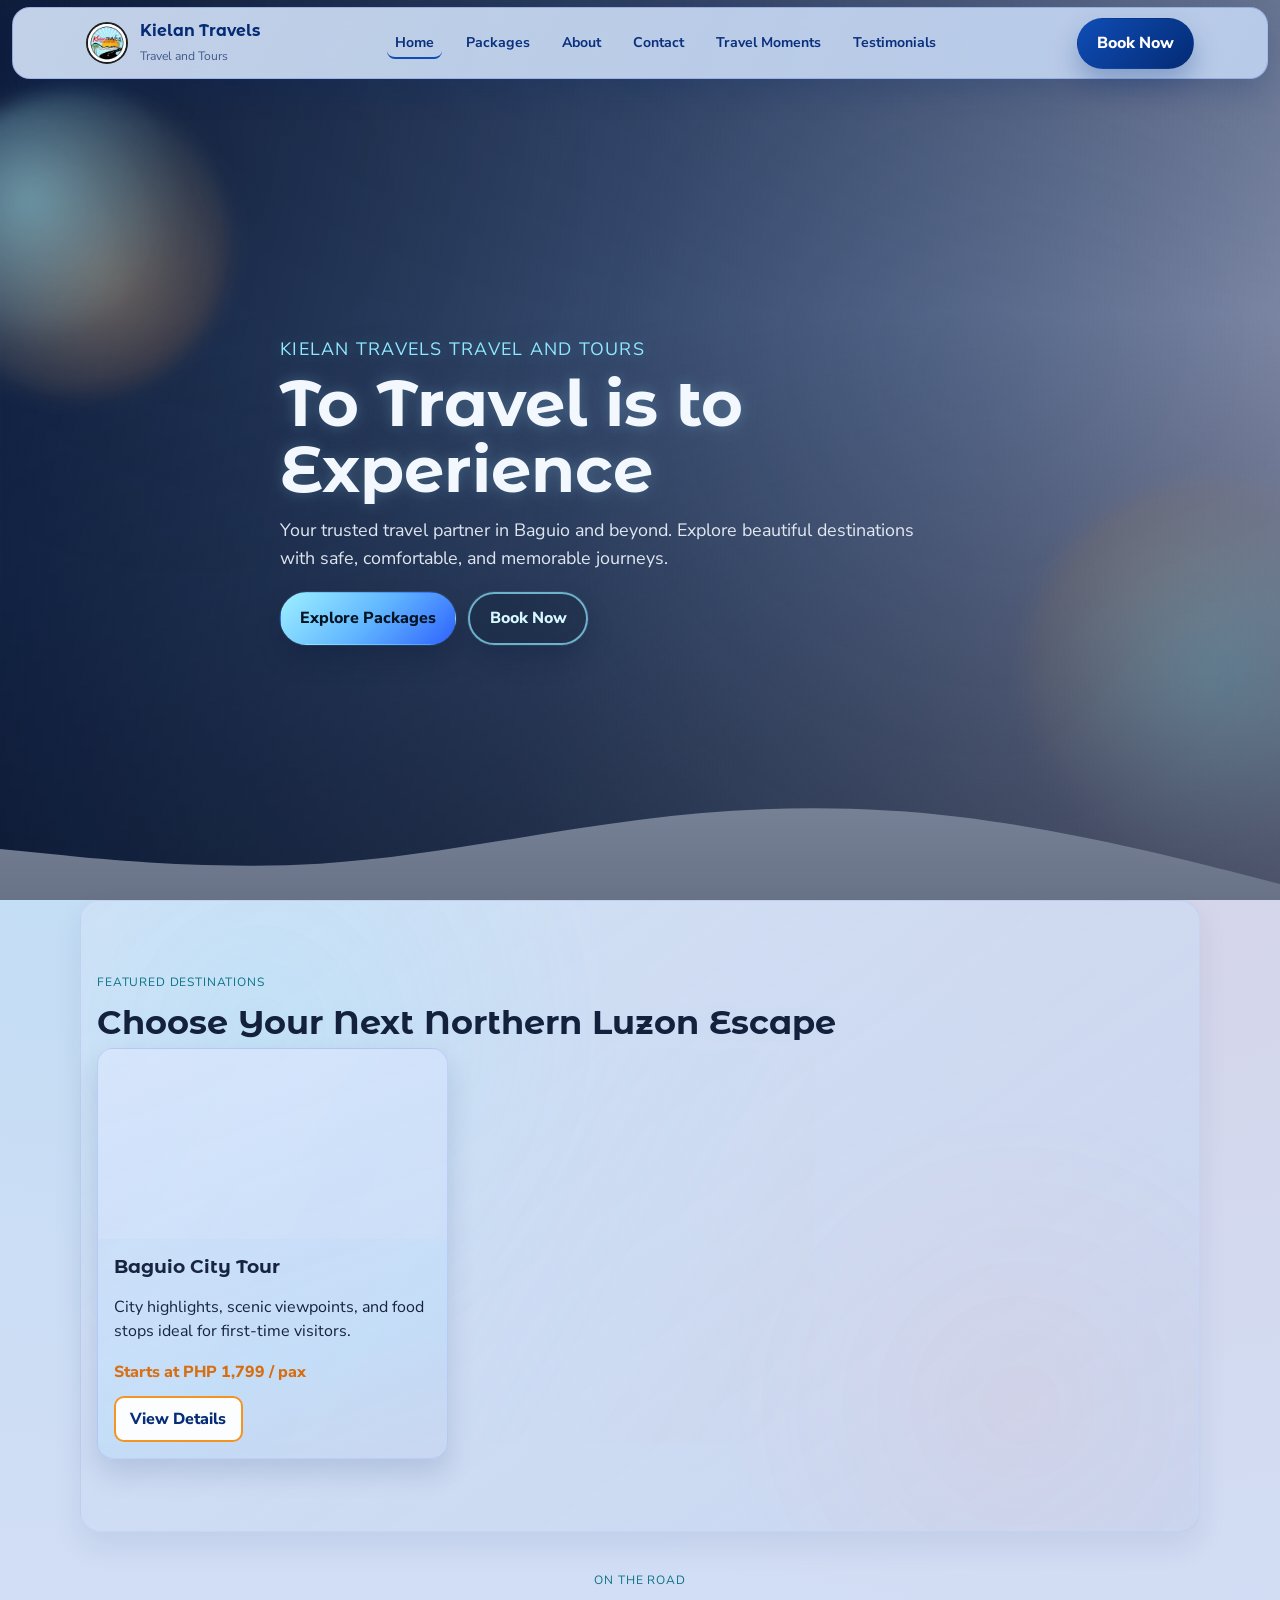
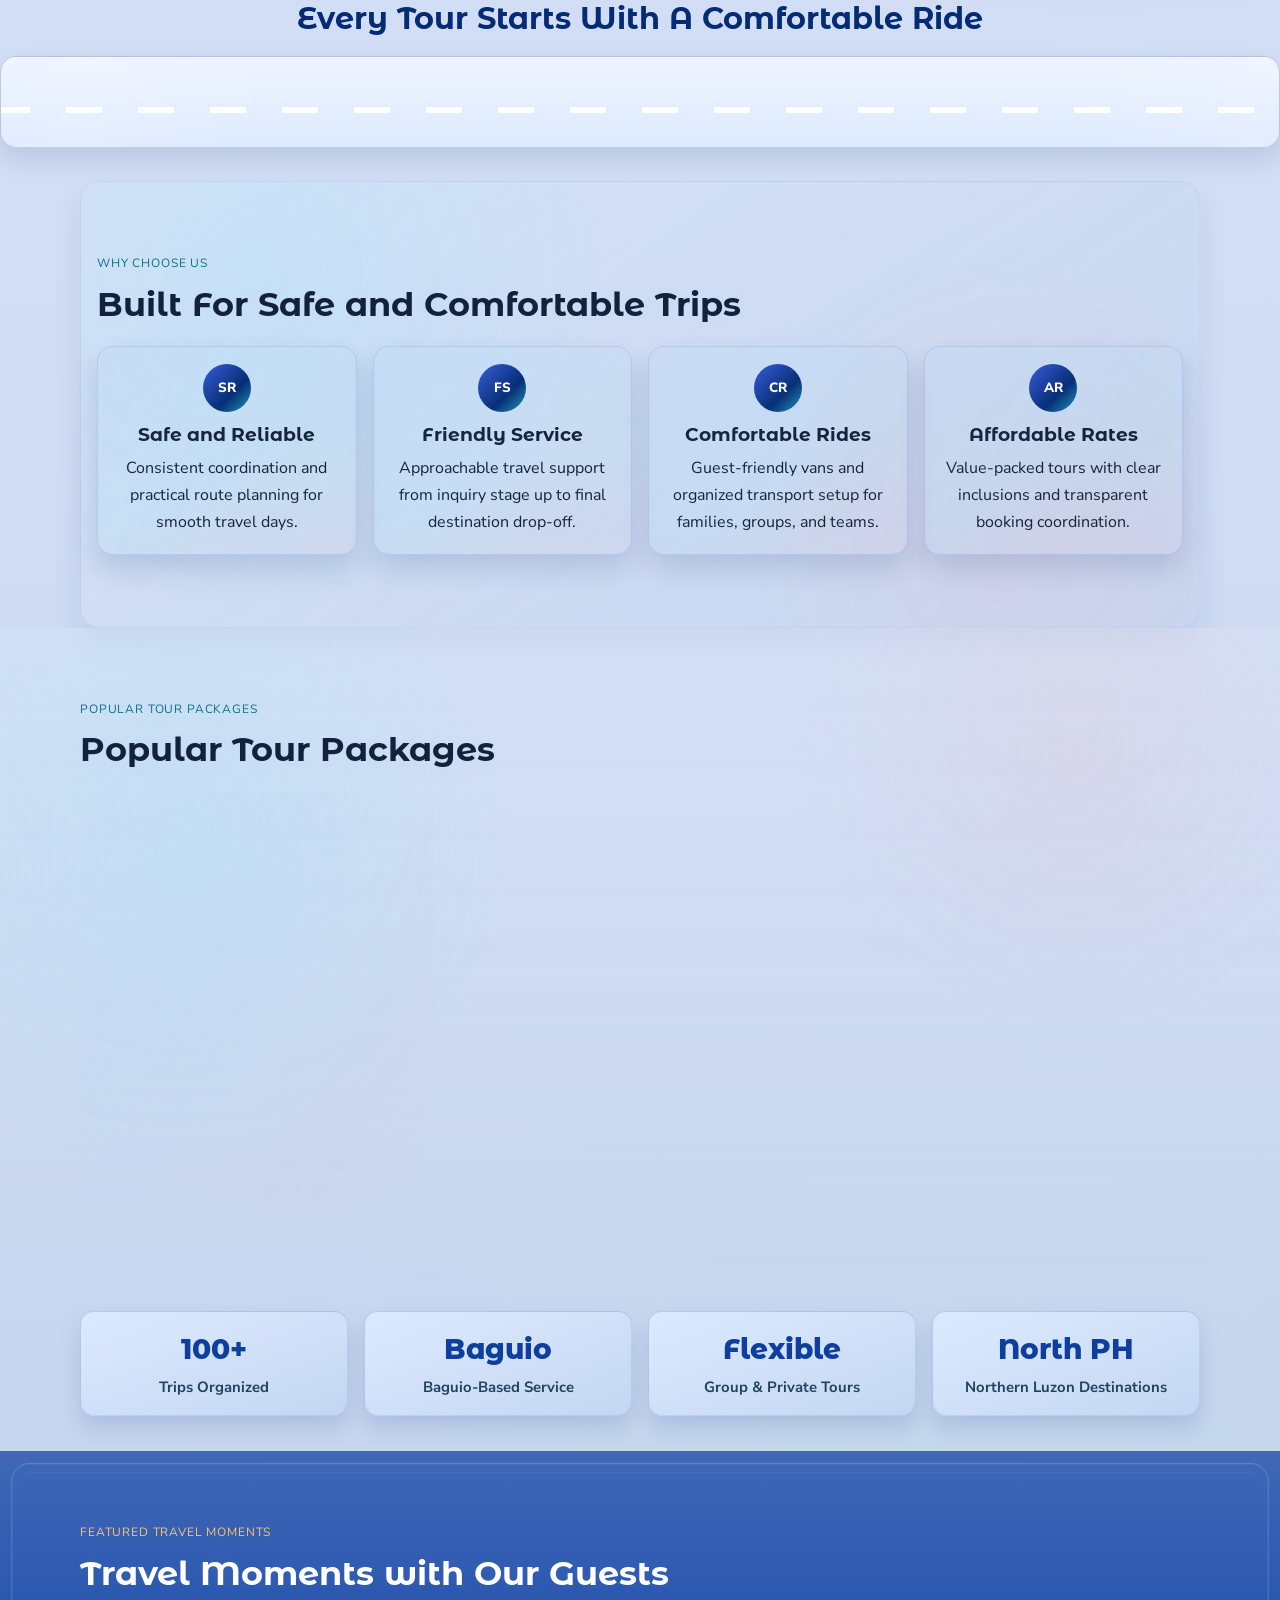
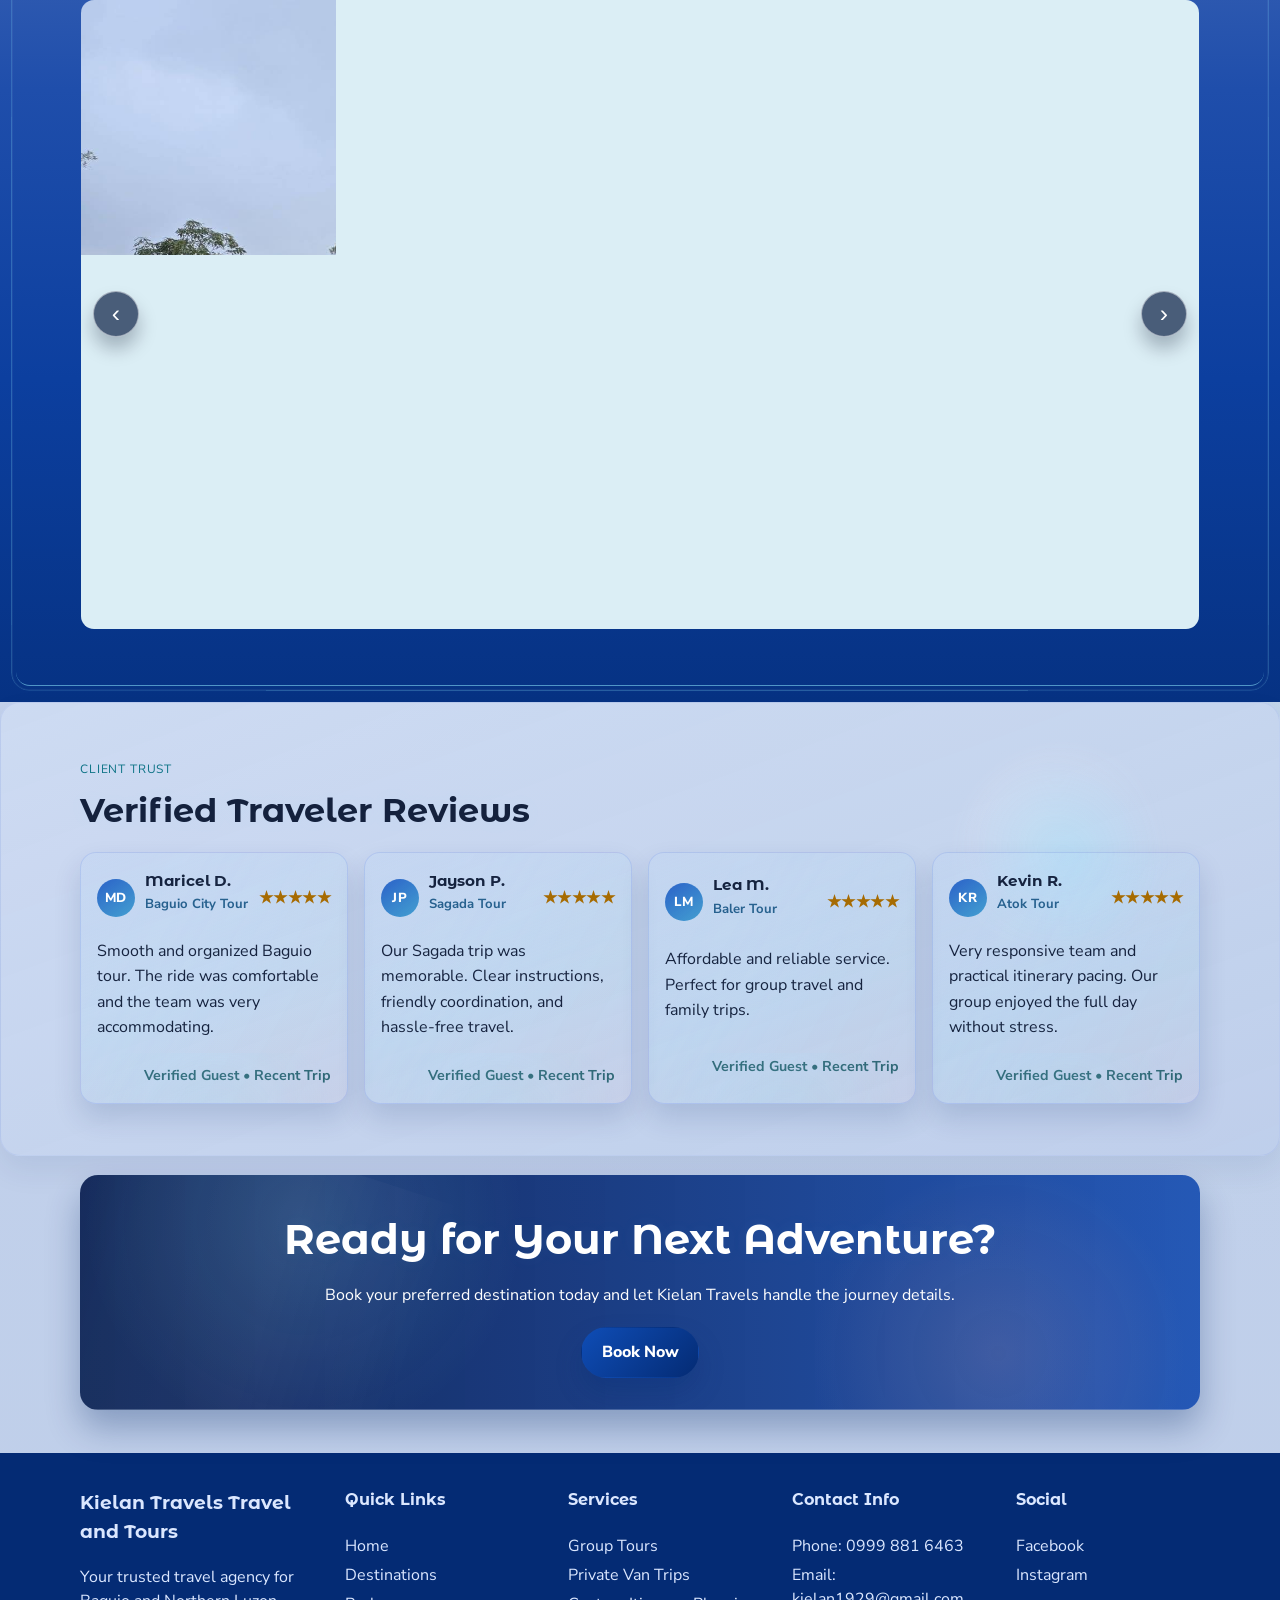
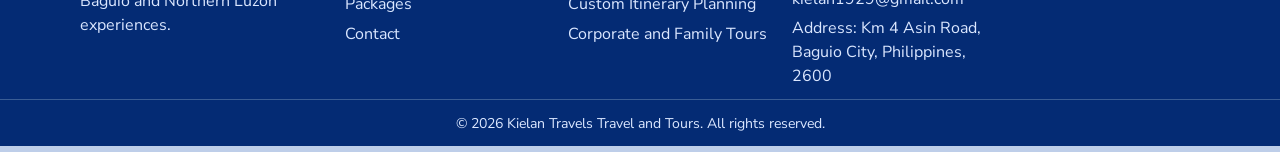
==== index.html @ 8801f846 "Normalize duration labels to full text across UI" ====
<!DOCTYPE html>
<html lang="en">
<head>
  <meta charset="UTF-8" />
  <meta name="viewport" content="width=device-width, initial-scale=1.0" />
  <title>Kielan Travels Travel and Tours | Baguio Tours and Transport</title>
  <meta
    name="description"
    content="Kielan Travels Travel and Tours is a Baguio-based travel and tour agency and transport service provider for Northern Luzon destinations."
  />
  <link rel="preconnect" href="https://fonts.googleapis.com" />
  <link rel="preconnect" href="https://fonts.gstatic.com" crossorigin />
  <link
    href="https://fonts.googleapis.com/css2?family=Montserrat+Alternates:wght@400;600;700;800&family=Nunito+Sans:wght@400;600;700&display=swap"
    rel="stylesheet"
  />
  <link rel="stylesheet" href="styles.css?v=20260521" />
</head>
<body class="home-page">
  <header class="site-header" id="top">
    <nav class="navbar container">
      <a class="brand" href="#top" aria-label="Kielan Travels homepage">
        <img src="assets/logo.jpg" alt="Kielan Travels logo" />
        <div>
          <strong>Kielan Travels</strong>
          <span>Travel and Tours</span>
        </div>
      </a>

      <button class="nav-toggle" aria-label="Open menu" aria-expanded="false" aria-controls="nav-links">☰</button>

      <ul class="nav-links" id="nav-links">
        <li><a href="#top" class="is-active">Home</a></li>
        <li><a href="packages.html">Packages</a></li>
        <li><a href="about.html">About</a></li>
        <li><a href="contact.html">Contact</a></li>
        <li><a href="#featured-moments">Travel Moments</a></li>
        <li><a href="#testimonials">Testimonials</a></li>
        <li class="nav-mobile-book"><a href="booking.html#booking-form" class="btn btn-primary">Book Now</a></li>
      </ul>

      <a href="booking.html#booking-form" class="btn btn-primary nav-book-btn">Book Now</a>
    </nav>
  </header>

  <main>
    <section class="hero-visual reveal">
      <div class="hero-overlay">
        <div class="container hero-inner">
          <p class="eyebrow">Kielan Travels Travel and Tours</p>
          <h1>To Travel is to Experience</h1>
          <p>
            Your trusted travel partner in Baguio and beyond. Explore beautiful destinations with
            safe, comfortable, and memorable journeys.
          </p>
          <div class="hero-actions">
            <a href="#packages" class="btn btn-primary">Explore Packages</a>
            <a href="booking.html#booking-form" class="btn btn-outline">Book Now</a>
          </div>
        </div>
      </div>
      <div class="hero-wave" aria-hidden="true">
        <svg viewBox="0 0 1440 140" preserveAspectRatio="none">
          <path d="M0,88L60,93.3C120,99,240,109,360,102.7C480,96,600,72,720,58.7C840,45,960,43,1080,56C1200,69,1320,96,1380,109.3L1440,123L1440,140L1380,140C1320,140,1200,140,1080,140C960,140,840,140,720,140C600,140,480,140,360,140C240,140,120,140,60,140L0,140Z"></path>
        </svg>
      </div>
    </section>

    <section class="destinations section container" id="destinations">
      <div class="section-title">
        <p class="eyebrow">Featured Destinations</p>
        <h2>Choose Your Next Northern Luzon Escape</h2>
      </div>
      <div class="grid cards-3 featured-destination-grid">
        <article class="destination-card reveal">
          <img src="assets/images/destinations/baguio-burnham.png" alt="Baguio city park and road view" loading="lazy" decoding="async" />
          <div>
            <h3>Baguio City Tour</h3>
            <p>City highlights, scenic viewpoints, and food stops ideal for first-time visitors.</p>
            <p class="card-price">Starts at PHP 1,799 / pax</p>
            <a href="package-details.html?id=baguio-city" class="btn btn-outline card-btn">View Details</a>
          </div>
        </article>
        <article class="destination-card reveal">
          <img src="assets/images/destinations/sagada-sea-of-clouds.png" alt="Sagada mountain and sea of clouds landscape" loading="lazy" decoding="async" />
          <div>
            <h3>Sagada Adventure</h3>
            <p>Mountain views, culture-rich landmarks, and memorable highland experiences.</p>
            <p class="card-price">Starts at PHP 4,899 / pax</p>
            <a href="package-details.html?id=sagada-tour" class="btn btn-outline card-btn">View Details</a>
          </div>
        </article>
        <article class="destination-card reveal">
          <img src="assets/images/destinations/atok-flower-mountain.png" alt="Atok flower mountain destination view" loading="lazy" decoding="async" />
          <div>
            <h3>Atok Flower Farm</h3>
            <p>Sea-of-clouds mornings, colorful gardens, and cool mountain atmosphere.</p>
            <p class="card-price">Starts at PHP 2,399 / pax</p>
            <a href="package-details.html?id=atok-tour" class="btn btn-outline card-btn">View Details</a>
          </div>
        </article>
      </div>
    </section>

    <section class="road-strip section reveal" aria-label="Travel animation divider">
      <div class="container road-strip-inner">
        <p class="eyebrow">On The Road</p>
        <h2>Every Tour Starts With A Comfortable Ride</h2>
      </div>
      <div class="road-lane" aria-hidden="true">
        <div class="lane-markings"></div>
        <div class="car-drive">
          <span class="car-body"></span>
          <span class="car-top"></span>
          <span class="wheel wheel-front"></span>
          <span class="wheel wheel-back"></span>
        </div>
      </div>
    </section>

    <section class="why section container" id="why-kielan">
      <div class="section-title reveal">
        <p class="eyebrow">Why Choose Us</p>
        <h2>Built For Safe and Comfortable Trips</h2>
      </div>
      <div class="grid cards-4 trust-grid">
        <article class="benefit reveal trust-card">
          <span class="trust-icon" aria-hidden="true">SR</span>
          <h3>Safe and Reliable</h3>
          <p>Consistent coordination and practical route planning for smooth travel days.</p>
        </article>
        <article class="benefit reveal trust-card">
          <span class="trust-icon" aria-hidden="true">FS</span>
          <h3>Friendly Service</h3>
          <p>Approachable travel support from inquiry stage up to final destination drop-off.</p>
        </article>
        <article class="benefit reveal trust-card">
          <span class="trust-icon" aria-hidden="true">CR</span>
          <h3>Comfortable Rides</h3>
          <p>Guest-friendly vans and organized transport setup for families, groups, and teams.</p>
        </article>
        <article class="benefit reveal trust-card">
          <span class="trust-icon" aria-hidden="true">AR</span>
          <h3>Affordable Rates</h3>
          <p>Value-packed tours with clear inclusions and transparent booking coordination.</p>
        </article>
      </div>
    </section>

    <section class="packages section" id="packages">
      <div class="container">
        <div class="section-title reveal">
          <p class="eyebrow">Popular tour packages</p>
          <h2>Popular Tour Packages</h2>
        </div>

        <div class="grid cards-3 package-showcase-grid">
          <article class="package-card reveal package-showcase-card">
            <img src="assets/images/destinations/baguio-burnham.png" alt="Baguio city tour destination" loading="lazy" decoding="async" />
            <div class="package-showcase-content">
              <span class="tag">Day Tour</span>
              <h3>Baguio City Tour</h3>
              <p>Tour Type: City Highlights</p>
              <p>Duration: 1 Day</p>
              <p class="card-price">PHP 1,799 / pax</p>
              <div class="card-actions">
                <a href="package-details.html?id=baguio-city" class="btn btn-outline card-btn">View Details</a>
                <a href="booking.html?package=baguio-city" class="btn btn-primary card-btn">Book Now</a>
              </div>
            </div>
          </article>

          <article class="package-card reveal package-showcase-card">
            <img src="assets/images/destinations/sagada-sea-of-clouds.png" alt="Sagada mountain destination view" loading="lazy" decoding="async" />
            <div class="package-showcase-content">
            <span class="tag">2 Days / 1 Night</span>
              <h3>Sagada Adventure</h3>
              <p>Tour Type: Mountain and Culture</p>
              <p>Duration: 2 Days / 1 Night</p>
              <p class="card-price">PHP 4,899 / pax</p>
              <div class="card-actions">
                <a href="package-details.html?id=sagada-tour" class="btn btn-outline card-btn">View Details</a>
                <a href="booking.html?package=sagada-tour" class="btn btn-primary card-btn">Book Now</a>
              </div>
            </div>
          </article>

          <article class="package-card reveal package-showcase-card">
            <img src="assets/images/destinations/Baler_DicasalarinCove.png" alt="Baler beach and road landscape" loading="lazy" decoding="async" />
            <div class="package-showcase-content">
            <span class="tag">3 Days / 2 Nights</span>
              <h3>Baler Beach Trip</h3>
              <p>Tour Type: Coastal Adventure</p>
              <p>Duration: 3 Days / 2 Nights</p>
              <p class="card-price">PHP 5,199 / pax</p>
              <div class="card-actions">
                <a href="package-details.html?id=baler-tour" class="btn btn-outline card-btn">View Details</a>
                <a href="booking.html?package=baler-tour" class="btn btn-primary card-btn">Book Now</a>
              </div>
            </div>
          </article>
        </div>
      </div>
    </section>

    <section class="social-proof section container" aria-label="Kielan Travels social proof">
      <div class="grid cards-4 social-proof-grid">
        <article class="social-proof-card reveal">
          <p class="social-proof-value">100+</p>
          <p class="social-proof-label">Trips Organized</p>
        </article>
        <article class="social-proof-card reveal">
          <p class="social-proof-value">Baguio</p>
          <p class="social-proof-label">Baguio-Based Service</p>
        </article>
        <article class="social-proof-card reveal">
          <p class="social-proof-value">Flexible</p>
          <p class="social-proof-label">Group &amp; Private Tours</p>
        </article>
        <article class="social-proof-card reveal">
          <p class="social-proof-value">North PH</p>
          <p class="social-proof-label">Northern Luzon Destinations</p>
        </article>
      </div>
    </section>

    <section class="featured-moments section" id="featured-moments">
      <div class="container">
        <div class="section-title reveal">
          <p class="eyebrow">Featured Travel Moments</p>
          <h2>Travel Moments with Our Guests</h2>
        </div>

        <div class="moments-carousel reveal" data-carousel>
          <div class="moments-track" aria-live="polite">
            <article class="moment-slide is-active" data-slide>
              <img src="assets/images/moments/moment-1.jpg" alt="Group of guests during Baguio City Tour" loading="lazy" decoding="async" />
              <div class="moment-caption">
                <h3>Baguio City Tour with Our Guests</h3>
                <p>Comfortable city loop, friendly guide support, and smooth guest pickup flow.</p>
              </div>
            </article>
            <article class="moment-slide" data-slide>
              <img src="assets/images/moments/moment-2.jpg" alt="Travelers enjoying a Sagada destination stop" loading="lazy" decoding="async" />
              <div class="moment-caption">
                <h3>Sagada Travel Memories</h3>
                <p>Mountain views and clear coordination from departure to final drop-off.</p>
              </div>
            </article>
            <article class="moment-slide" data-slide>
              <img src="assets/images/moments/moment-3.jpg" alt="Atok group travel photo during mountain adventure" loading="lazy" decoding="async" />
              <div class="moment-caption">
                <h3>Atok Group Adventure</h3>
                <p>Cool-weather highland route paced for photo stops and group comfort.</p>
              </div>
            </article>
            <article class="moment-slide" data-slide>
              <img src="assets/images/moments/moment-4.jpg" alt="Guests during Baler beach trip" loading="lazy" decoding="async" />
              <div class="moment-caption">
                <h3>Baler Beach Trip</h3>
                <p>Coastal escape with practical scheduling and transport handled end-to-end.</p>
              </div>
            </article>
            <article class="moment-slide" data-slide>
              <img src="assets/images/moments/moment-5.jpg" alt="Happy travelers with Kielan Travels" loading="lazy" decoding="async" />
              <div class="moment-caption">
                <h3>Happy Travelers with Kielan Travels</h3>
                <p>Guest-first service that keeps family and barkada trips hassle-free.</p>
              </div>
            </article>
          </div>

          <button class="moment-control moment-prev" type="button" aria-label="Previous travel moment" data-carousel-prev>‹</button>
          <button class="moment-control moment-next" type="button" aria-label="Next travel moment" data-carousel-next>›</button>

          <div class="moment-dots" role="tablist" aria-label="Carousel slide controls">
            <button class="moment-dot is-active" type="button" aria-label="Show slide 1" aria-selected="true" data-carousel-dot="0"></button>
            <button class="moment-dot" type="button" aria-label="Show slide 2" aria-selected="false" data-carousel-dot="1"></button>
            <button class="moment-dot" type="button" aria-label="Show slide 3" aria-selected="false" data-carousel-dot="2"></button>
            <button class="moment-dot" type="button" aria-label="Show slide 4" aria-selected="false" data-carousel-dot="3"></button>
            <button class="moment-dot" type="button" aria-label="Show slide 5" aria-selected="false" data-carousel-dot="4"></button>
          </div>
        </div>
      </div>
    </section>

    <section class="testimonials section" id="testimonials">
      <div class="container">
        <div class="section-title reveal">
          <p class="eyebrow">Client trust</p>
          <h2>Verified Traveler Reviews</h2>
        </div>
        <div id="home-reviews-grid" class="grid cards-4 testimonials-grid" aria-live="polite"></div>
      </div>
    </section>

    <section class="final-cta section reveal" id="book">
      <div class="container final-cta-wrap">
        <h2>Ready for Your Next Adventure?</h2>
        <p>Book your preferred destination today and let Kielan Travels handle the journey details.</p>
        <div class="hero-actions">
          <a href="booking.html#booking-form" class="btn btn-primary">Book Now</a>
        </div>
      </div>
    </section>
  </main>

  <footer class="site-footer">
    <div class="container footer-grid footer-columns">
      <div>
        <h3>Kielan Travels Travel and Tours</h3>
        <p>Your trusted travel agency for Baguio and Northern Luzon experiences.</p>
      </div>
      <div>
        <h4>Quick Links</h4>
        <p><a href="#top">Home</a></p>
        <p><a href="#destinations">Destinations</a></p>
        <p><a href="#packages">Packages</a></p>
        <p><a href="contact.html">Contact</a></p>
      </div>
      <div>
        <h4>Services</h4>
        <p>Group Tours</p>
        <p>Private Van Trips</p>
        <p>Custom Itinerary Planning</p>
        <p>Corporate and Family Tours</p>
      </div>
      <div>
        <h4>Contact Info</h4>
        <p>Phone: 0999 881 6463</p>
        <p>Email: kielan1929@gmail.com</p>
        <p>Address: Km 4 Asin Road, Baguio City, Philippines, 2600</p>
      </div>
      <div>
        <h4>Social</h4>
        <p><a href="https://www.facebook.com/KielanTravels" target="_blank" rel="noreferrer">Facebook</a></p>
        <p><a href="https://www.instagram.com/kielan_travels/" target="_blank" rel="noreferrer">Instagram</a></p>
      </div>
    </div>
    <p class="copyright">© 2026 Kielan Travels Travel and Tours. All rights reserved.</p>
  </footer>

  <script src="main.js?v=20260521"></script>
  <script src="script.js?v=20260521"></script>
</body>
</html>
---- styles.css ----
:root {
  --brand-sky: #a0e0f0;
  --brand-sea: #7bcadf;
  --brand-mist: #dff7ff;
  --brand-sun: #f0b010;
  --brand-ink: #122026;
  --brand-road: #1f1f1f;
  --white: #ffffff;
  --surface: #f7fcff;
  --shadow: 0 18px 40px rgba(18, 32, 38, 0.14);
}

* {
  box-sizing: border-box;
}

html,
body {
  margin: 0;
  padding: 0;
  scroll-behavior: smooth;
}

body {
  font-family: "Nunito Sans", sans-serif;
  background:
    radial-gradient(circle at 6% 8%, rgba(96, 196, 224, 0.46), transparent 30%),
    radial-gradient(circle at 93% 10%, rgba(240, 176, 16, 0.16), transparent 24%),
    linear-gradient(180deg, #d8e8f6 0%, #dfeaf9 42%, #d6e3f3 100%);
  color: var(--brand-ink);
  line-height: 1.55;
  overflow-x: hidden;
}

main {
  display: block;
}

img {
  max-width: 100%;
  display: block;
}

h1,
h2,
h3,
h4,
p,
ul,
ol,
blockquote {
  overflow-wrap: anywhere;
}

a,
button,
input,
select,
textarea {
  -webkit-tap-highlight-color: rgba(11, 114, 133, 0.18);
}

a:focus-visible,
button:focus-visible,
input:focus-visible,
select:focus-visible,
textarea:focus-visible {
  outline: 3px solid rgba(11, 114, 133, 0.45);
  outline-offset: 2px;
}

.container {
  width: min(1120px, 92%);
  margin: 0 auto;
}

.section {
  padding: 4.5rem 0;
}

.site-header {
  position: sticky;
  top: 0;
  z-index: 999;
  background: rgba(239, 251, 255, 0.9);
  backdrop-filter: blur(10px);
  border-bottom: 1px solid rgba(18, 32, 38, 0.09);
}

.navbar {
  display: flex;
  align-items: center;
  justify-content: space-between;
  min-height: 78px;
  gap: 1rem;
}

.brand {
  display: flex;
  align-items: center;
  gap: 0.75rem;
  text-decoration: none;
  color: var(--brand-ink);
}

.brand img {
  width: 52px;
  height: 52px;
  border-radius: 50%;
  border: 2px solid var(--brand-road);
  object-fit: cover;
}

.brand strong {
  display: block;
  font-family: "Montserrat Alternates", sans-serif;
  font-size: 1.03rem;
}

.brand span {
  font-size: 0.83rem;
  opacity: 0.84;
}

.nav-links {
  list-style: none;
  margin: 0;
  padding: 0;
  display: flex;
  align-items: center;
  gap: 1rem;
}

.nav-links a {
  color: var(--brand-ink);
  text-decoration: none;
  font-weight: 700;
  font-size: 0.92rem;
  padding: 0.38rem 0.55rem;
  border-radius: 8px;
  transition: background-color 0.2s ease, color 0.2s ease;
}

.nav-links a:hover {
  color: #00536a;
  background: rgba(123, 202, 223, 0.18);
}

.nav-toggle {
  display: none;
  border: 0;
  background: var(--brand-sea);
  color: var(--brand-road);
  font-size: 1.2rem;
  border-radius: 9px;
  padding: 0.45rem 0.6rem;
}

.hero {
  padding: 6rem 0 4rem;
  display: grid;
  grid-template-columns: 1.4fr 1fr;
  gap: 1.3rem;
  align-items: center;
}

.hero-content h1 {
  margin: 0.3rem 0 0.7rem;
  font-size: clamp(2rem, 4.4vw, 3.4rem);
  font-family: "Montserrat Alternates", sans-serif;
  line-height: 1.08;
}

.hero-content p {
  max-width: 62ch;
  margin: 0;
}

.eyebrow {
  margin: 0;
  letter-spacing: 0.07em;
  text-transform: uppercase;
  font-size: 0.75rem;
  color: #0b7285;
}

.hero-actions {
  margin-top: 1.2rem;
  display: flex;
  gap: 0.75rem;
  flex-wrap: wrap;
}

.btn {
  display: inline-flex;
  align-items: center;
  justify-content: center;
  text-decoration: none;
  font-weight: 800;
  padding: 0.75rem 1.2rem;
  min-height: 44px;
  border-radius: 999px;
  border: 1px solid transparent;
  transition: transform 0.25s ease, box-shadow 0.25s ease, background-color 0.25s ease, color 0.25s ease;
}

.btn:hover {
  transform: translateY(-2px);
}

.btn-primary {
  background: linear-gradient(135deg, var(--brand-sun), #f9c53e);
  color: var(--brand-road);
  box-shadow: 0 12px 24px rgba(240, 176, 16, 0.33);
}

.btn-outline {
  border: 2px solid #0b7285;
  color: #085469;
  background: rgba(255, 255, 255, 0.74);
}

.btn-outline:hover {
  background: rgba(160, 224, 240, 0.28);
}

.hero-card {
  background: linear-gradient(180deg, #d4f4ff 0%, #f2fbff 100%);
  border: 1px solid rgba(8, 84, 105, 0.16);
  border-radius: 20px;
  box-shadow: var(--shadow);
}

.hero-card h3 {
  margin-top: 0;
  font-family: "Montserrat Alternates", sans-serif;
}

.hero-card ul {
  margin: 0;
  padding-left: 1rem;
}

.section-title h2 {
  margin: 0.3rem 0 0;
  font-family: "Montserrat Alternates", sans-serif;
  font-size: clamp(1.5rem, 3vw, 2.1rem);
}

.grid {
  display: grid;
  gap: 1rem;
  align-items: stretch;
}

.cards-3 {
  grid-template-columns: repeat(3, minmax(0, 1fr));
}

.destination-card,
.package-card,
.benefit,
.testimonial {
  background: var(--white);
  border-radius: 18px;
  overflow: hidden;
  box-shadow: var(--shadow);
  border: 1px solid rgba(18, 32, 38, 0.08);
}

.benefit {
  padding: 1.15rem 1.1rem 1.2rem;
}

.destination-card img {
  width: 100%;
  height: 190px;
  object-fit: cover;
}

.destination-card h3,
.package-card h3,
.benefit h3 {
  margin: 0;
  font-family: "Montserrat Alternates", sans-serif;
  line-height: 1.24;
}

.benefit h3 {
  margin-bottom: 0.55rem;
}

.benefit p {
  margin: 0;
  line-height: 1.68;
}

.destination-card div {
  padding: 1rem;
}

.packages {
  background: linear-gradient(180deg, rgba(160, 224, 240, 0.25), rgba(255, 255, 255, 0.95));
  border-top: 1px solid rgba(18, 32, 38, 0.07);
  border-bottom: 1px solid rgba(18, 32, 38, 0.07);
}

.featured-moments {
  background: linear-gradient(180deg, rgba(255, 255, 255, 0.96), rgba(223, 247, 255, 0.45));
}

.moments-carousel {
  position: relative;
  border-radius: 20px;
  overflow: hidden;
  box-shadow: var(--shadow);
  border: 1px solid rgba(18, 32, 38, 0.08);
}

.moments-track {
  position: relative;
  min-height: clamp(250px, 44vw, 460px);
  background: #dbeef5;
  isolation: isolate;
}

.moment-slide {
  position: absolute;
  inset: 0;
  display: none;
  opacity: 0;
  pointer-events: none;
  transition: opacity 0.55s ease;
}

.moment-slide.is-active {
  display: block;
  opacity: 1;
  pointer-events: auto;
}

.moment-slide img {
  width: 100%;
  height: 100%;
  object-fit: cover;
}

.moment-caption {
  position: absolute;
  left: 0;
  right: 0;
  bottom: 0;
  padding: 1rem 1.15rem;
  background: linear-gradient(180deg, rgba(9, 38, 47, 0), rgba(9, 38, 47, 0.82));
  color: #f5fdff;
}

.moment-caption h3 {
  margin: 0;
  font-size: clamp(1.02rem, 2vw, 1.2rem);
  font-family: "Montserrat Alternates", sans-serif;
}

.moment-control {
  position: absolute;
  top: 50%;
  transform: translateY(-50%);
  width: 42px;
  height: 42px;
  border-radius: 50%;
  border: 1px solid rgba(255, 255, 255, 0.65);
  background: rgba(11, 47, 56, 0.42);
  color: #fff;
  font-size: 1.55rem;
  line-height: 1;
  cursor: pointer;
  z-index: 2;
  transition: background-color 0.2s ease, transform 0.2s ease;
}

.moment-control:hover {
  background: rgba(11, 47, 56, 0.68);
}

.moment-prev {
  left: 0.75rem;
}

.moment-next {
  right: 0.75rem;
}

.moment-dots {
  position: absolute;
  left: 50%;
  bottom: 0.85rem;
  transform: translateX(-50%);
  display: flex;
  gap: 0.45rem;
  z-index: 2;
}

.moment-dot {
  width: 10px;
  height: 10px;
  border: 0;
  border-radius: 50%;
  background: rgba(255, 255, 255, 0.58);
  cursor: pointer;
  transition: transform 0.2s ease, background-color 0.2s ease;
}

.moment-dot.is-active {
  background: #ffffff;
  transform: scale(1.16);
}

.package-card {
  padding: 1rem;
}

.tag {
  display: inline-block;
  background: #d3f2fb;
  color: #075a73;
  font-size: 0.75rem;
  font-weight: 800;
  padding: 0.3rem 0.5rem;
  border-radius: 999px;
}

.package-card ul {
  padding-left: 1rem;
  margin: 0.75rem 0 1rem;
}

.card-link {
  color: #075a73;
  font-weight: 800;
  text-decoration: none;
  display: inline-block;
  padding: 0.2rem 0;
  transition: color 0.2s ease;
}

.card-link:hover {
  color: #043e50;
}

.benefits .benefit,
.testimonial {
  padding: 1.1rem;
}

.testimonial p {
  margin: 0 0 0.8rem;
}

.review-carousel-host {
  display: block;
}

.review-carousel {
  position: relative;
  overflow: hidden;
}

.review-viewport {
  overflow: hidden;
}

.review-track {
  display: flex;
  width: 100%;
  transition: transform 0.6s cubic-bezier(0.22, 1, 0.36, 1);
  will-change: transform;
}

.review-slide {
  flex: 0 0 100%;
  display: grid;
  grid-template-columns: repeat(3, minmax(0, 1fr));
  gap: 1rem;
  padding: 0.15rem 0.15rem 0.8rem;
  box-sizing: border-box;
}

.review-slide .review-card {
  min-height: 100%;
}

.review-control {
  position: absolute;
  top: 50%;
  transform: translateY(-50%);
  width: 44px;
  height: 44px;
  border-radius: 999px;
  border: 1px solid rgba(255, 255, 255, 0.7);
  background: rgba(11, 47, 56, 0.52);
  color: #fff;
  font-size: 1.65rem;
  line-height: 1;
  cursor: pointer;
  z-index: 3;
  transition: transform 0.2s ease, background-color 0.2s ease;
}

.review-control:hover {
  background: rgba(11, 47, 56, 0.76);
}

.review-prev {
  left: 0.7rem;
}

.review-next {
  right: 0.7rem;
}

.review-dots {
  display: flex;
  justify-content: center;
  gap: 0.45rem;
  padding: 0.25rem 0 0;
}

.review-dot {
  width: 10px;
  height: 10px;
  border: 0;
  border-radius: 999px;
  background: rgba(18, 32, 38, 0.28);
  cursor: pointer;
  transition: transform 0.2s ease, background-color 0.2s ease;
}

.review-dot.is-active {
  background: var(--primary-blue);
  transform: scale(1.18);
}

.review-slide .review-card {
  animation: reviewCardIn 0.55s ease both;
}

@keyframes reviewCardIn {
  from {
    opacity: 0;
    transform: translateY(14px);
  }
  to {
    opacity: 1;
    transform: translateY(0);
  }
}

.testimonial cite {
  font-style: normal;
  color: #296270;
  font-weight: 700;
}

.review-card {
  display: grid;
  gap: 0.7rem;
}

.review-head {
  display: flex;
  justify-content: space-between;
  align-items: center;
  gap: 0.6rem;
}

.review-head h3 {
  margin: 0;
  font-size: 1rem;
  font-family: "Montserrat Alternates", sans-serif;
}

.review-rating {
  font-weight: 800;
  color: #a66a00;
  letter-spacing: 0.03em;
}

.review-meta {
  display: flex;
  justify-content: space-between;
  gap: 0.6rem;
  color: #2e6776;
  font-size: 0.89rem;
  font-weight: 700;
  flex-wrap: wrap;
}

.reviews-cta {
  margin-top: 1rem;
  text-align: center;
}

.reviews-more-btn {
  min-width: 190px;
}

.booking-cta {
  text-align: center;
  background: linear-gradient(135deg, #c8effb, #fff2cc);
  border-radius: 22px;
  margin-bottom: 3.6rem;
}

.booking-cta h2 {
  margin-top: 0;
  font-size: clamp(1.8rem, 4vw, 2.5rem);
  font-family: "Montserrat Alternates", sans-serif;
}

.booking-cta .hero-actions {
  justify-content: center;
}

.site-footer {
  background: #0f2f38;
  color: #e6f8ff;
  padding-top: 2.2rem;
}

.footer-grid {
  display: grid;
  grid-template-columns: 1.2fr 1fr 1fr;
  gap: 1.2rem;
}

.site-footer h3,
.site-footer h4 {
  margin-top: 0;
  font-family: "Montserrat Alternates", sans-serif;
}

.site-footer p {
  margin: 0.32rem 0;
  line-height: 1.5;
}

.copyright {
  margin: 1.5rem 0 0;
  text-align: center;
  padding: 0.8rem;
  border-top: 1px solid rgba(230, 248, 255, 0.24);
  font-size: 0.88rem;
}

.reveal {
  opacity: 0;
  transform: translateY(24px);
  transition: opacity 0.7s ease, transform 0.7s ease;
}

.reveal.visible {
  opacity: 1;
  transform: translateY(0);
}

.page-banner,
.filters-card,
.package-browser-card,
.details-banner,
.details-card,
.content-card,
.destination-card,
.package-showcase-card,
.benefit,
.testimonial,
.booking-cta,
.final-cta-wrap,
.road-lane,
.moments-carousel {
  position: relative;
  overflow: hidden;
}

.page-banner::before,
.page-banner::after,
.filters-card::before,
.details-banner::before,
.details-card::before,
.content-card::before,
.destination-card::before,
.package-showcase-card::before,
.benefit::before,
.testimonial::before,
.booking-cta::before,
.final-cta-wrap::before,
.road-lane::before,
.moments-carousel::before,
.package-browser-card::before {
  content: "";
  position: absolute;
  inset: 0;
  pointer-events: none;
}

.page-banner::before,
.filters-card::before,
.details-banner::before,
.details-card::before,
.content-card::before,
.destination-card::before,
.package-showcase-card::before,
.benefit::before,
.testimonial::before,
.booking-cta::before,
.final-cta-wrap::before,
.road-lane::before,
.moments-carousel::before,
.package-browser-card::before {
  background: linear-gradient(120deg, transparent 18%, rgba(143, 232, 255, 0.1) 38%, transparent 58%, rgba(244, 147, 31, 0.06) 76%, transparent 94%);
  transform: translate3d(var(--ambient-x, 0px), var(--ambient-y, 0px), 0);
  opacity: var(--ambient-o, 0.18);
  mix-blend-mode: screen;
  animation: surfaceSweep 13s linear infinite;
}

.page-banner::after {
  background: radial-gradient(circle at 18% 24%, rgba(143, 232, 255, 0.24), transparent 22%);
  opacity: 0.7;
  animation: ambientDrift 12s ease-in-out infinite;
}

.page-banner h1,
.details-banner-content h1,
.booking-cta h2,
.final-cta-wrap h2,
.section-title h2,
.filters-card h2,
.content-card h2,
.details-card h2,
.package-browser-content h4 {
  text-shadow: 0 0 18px rgba(143, 232, 255, 0.06);
}

.page-banner h1,
.details-banner-content h1,
.booking-cta h2,
.final-cta-wrap h2,
.section-title h2 {
  animation: headingFloat 7s ease-in-out infinite;
}

.page-banner p,
.details-banner-content p,
.content-card p,
.package-browser-content p,
.package-meta,
.review-meta {
  animation: copyDrift 9s ease-in-out infinite;
}

@keyframes surfaceSweep {
  0% {
    transform: translate3d(calc(var(--ambient-x, 0px) * -0.5), calc(var(--ambient-y, 0px) * -0.5), 0);
  }
  100% {
    transform: translate3d(calc(var(--ambient-x, 0px) + 36px), calc(var(--ambient-y, 0px) + 18px), 0);
  }
}

@keyframes headingFloat {
  0%,
  100% {
    transform: translateY(0);
    letter-spacing: 0;
  }
  50% {
    transform: translateY(-2px);
    letter-spacing: 0.01em;
  }
}

@keyframes copyDrift {
  0%,
  100% {
    transform: translateY(0);
  }
  50% {
    transform: translateY(1px);
  }
}

.page-banner {
  padding: 5.4rem 0 2.6rem;
}

.page-banner {
  isolation: isolate;
}

.page-banner::before {
  background:
    radial-gradient(circle at 15% 20%, rgba(143, 232, 255, 0.24), transparent 24%),
    radial-gradient(circle at 82% 36%, rgba(244, 147, 31, 0.12), transparent 22%),
    linear-gradient(120deg, transparent 20%, rgba(255, 255, 255, 0.06) 38%, transparent 60%);
  opacity: 0.78;
}

.page-banner::after {
  background: linear-gradient(90deg, transparent 0 32%, rgba(143, 232, 255, 0.1) 50%, transparent 68%);
  opacity: 0.5;
  animation: ambientScan 10s linear infinite;
}

.page-banner h1 {
  margin: 0.3rem 0 0.8rem;
  font-size: clamp(2rem, 4vw, 3rem);
  font-family: "Montserrat Alternates", sans-serif;
}

.page-banner p {
  max-width: 68ch;
  margin: 0;
}

.packages-listing-section {
  padding-top: 1rem;
  padding-bottom: 4.2rem;
}

.filters-card {
  background: var(--white);
  border: 1px solid rgba(18, 32, 38, 0.08);
  border-radius: 18px;
  box-shadow: var(--shadow);
  padding: 1.1rem;
  margin-bottom: 1.1rem;
}

.filters-card h2 {
  margin: 0 0 0.9rem;
  font-family: "Montserrat Alternates", sans-serif;
  font-size: 1.2rem;
}

.package-filters {
  display: grid;
  grid-template-columns: 1.5fr 1fr 1fr auto;
  gap: 0.7rem;
  align-items: end;
}

.package-filters label {
  display: grid;
  gap: 0.35rem;
  font-weight: 700;
  color: #1b3e48;
  font-size: 0.92rem;
}

.package-filters input,
.package-filters select {
  border: 1px solid rgba(18, 32, 38, 0.18);
  border-radius: 10px;
  min-height: 42px;
  padding: 0.52rem 0.65rem;
  font: inherit;
  color: var(--brand-ink);
  background: #fff;
}

.package-filters input:focus,
.package-filters select:focus {
  outline: 2px solid rgba(123, 202, 223, 0.45);
  border-color: #2287a1;
}

.package-filters .btn {
  border-radius: 11px;
  min-height: 42px;
  padding-inline: 1rem;
  cursor: pointer;
}

.packages-grid {
  align-items: stretch;
}

.package-browser-card {
  display: flex;
  flex-direction: column;
  padding: 0;
  border: 1px solid rgba(18, 32, 38, 0.08);
  transition: transform 0.25s ease, box-shadow 0.25s ease;
}

.package-browser-card::after {
  content: "";
  position: absolute;
  inset: auto -15% -25% -15%;
  height: 55%;
  background: radial-gradient(circle, rgba(143, 232, 255, 0.12), transparent 70%);
  pointer-events: none;
  animation: softPulse 9s ease-in-out infinite;
}

.package-browser-card:hover {
  transform: translateY(-4px);
  box-shadow: 0 20px 34px rgba(18, 32, 38, 0.18);
}

.package-browser-card img {
  width: 100%;
  height: 180px;
  object-fit: cover;
}

.package-browser-content {
  padding: 1rem;
  display: grid;
  gap: 0.75rem;
}

.package-browser-content p {
  margin: 0;
}

.package-meta {
  margin: 0;
  display: grid;
  gap: 0.5rem;
}

.package-meta div {
  display: flex;
  align-items: baseline;
  gap: 0.4rem;
  flex-wrap: wrap;
}

.package-meta dt {
  font-weight: 800;
  color: #124352;
}

.package-meta dd {
  margin: 0;
}

.package-browser-content h4 {
  margin: 0;
  font-family: "Montserrat Alternates", sans-serif;
  font-size: 0.92rem;
}

.preview-list {
  margin: 0;
  padding-left: 1rem;
}

.card-actions {
  margin-top: 0.25rem;
  display: flex;
  gap: 0.65rem;
  flex-wrap: wrap;
}

.card-actions .btn {
  border-radius: 11px;
  padding: 0.62rem 0.9rem;
}

.card-actions .btn-primary,
.card-actions .btn-outline {
  flex: 1 1 150px;
}

.package-card-empty,
.fallback-card {
  text-align: center;
  padding: 1.5rem;
}

.fallback-card {
  max-width: 700px;
  margin: 3rem auto;
  background: var(--white);
  border-radius: 20px;
  box-shadow: var(--shadow);
}

.fallback-card h1 {
  margin-top: 0;
  font-family: "Montserrat Alternates", sans-serif;
}

.package-details-root {
  padding-top: 2rem;
  padding-bottom: 4rem;
}

.details-banner {
  background: var(--white);
  border-radius: 22px;
  box-shadow: var(--shadow);
  overflow: hidden;
}

.details-banner::after {
  content: "";
  position: absolute;
  inset: auto -15% -25% -15%;
  height: 55%;
  background: radial-gradient(circle, rgba(143, 232, 255, 0.12), transparent 70%);
  pointer-events: none;
  animation: softPulse 9s ease-in-out infinite;
}

.details-banner img {
  width: 100%;
  height: clamp(250px, 34vw, 420px);
  object-fit: cover;
}

.details-banner-content {
  padding: 1.2rem;
}

.details-banner-content h1 {
  margin: 0.35rem 0 0.7rem;
  font-size: clamp(1.8rem, 3.5vw, 2.5rem);
  font-family: "Montserrat Alternates", sans-serif;
}

.details-banner-content p {
  margin: 0;
}

.details-top-meta {
  margin-top: 0.95rem;
  display: flex;
  flex-wrap: wrap;
  gap: 0.6rem;
}

.details-top-meta span {
  background: #effaff;
  border: 1px solid rgba(8, 84, 105, 0.14);
  border-radius: 999px;
  padding: 0.4rem 0.7rem;
  font-weight: 700;
  color: #0e4858;
}

.section-inner {
  padding: 1.2rem 0 0;
}

.details-grid {
  display: grid;
  grid-template-columns: minmax(0, 1.2fr) minmax(0, 0.9fr);
  gap: 1rem;
}

.details-main,
.details-side {
  display: grid;
  gap: 1rem;
}

.details-card {
  background: var(--white);
  border: 1px solid rgba(18, 32, 38, 0.08);
  border-radius: 18px;
  box-shadow: var(--shadow);
  padding: 1rem;
}

.details-card h2 {
  margin: 0 0 0.75rem;
  font-size: 1.15rem;
  font-family: "Montserrat Alternates", sans-serif;
}

.details-card ol,
.details-card ul {
  margin: 0;
  padding-left: 1.1rem;
  list-style: disc;
}

.details-card li + li {
  margin-top: 0.35rem;
}

.details-total {
  margin: 0.8rem 0 1rem;
  font-weight: 800;
  color: #0b5265;
}

.details-card .btn {
  display: inline-block;
}

.page-content {
  padding-top: 1rem;
}

@keyframes softPulse {
  0%,
  100% {
    opacity: 0.45;
    transform: translateY(0);
  }
  50% {
    opacity: 0.8;
    transform: translateY(-3px);
  }
}

.page-highlight {
  background: linear-gradient(180deg, rgba(160, 224, 240, 0.18), rgba(255, 255, 255, 0.92));
  border-top: 1px solid rgba(18, 32, 38, 0.08);
  border-bottom: 1px solid rgba(18, 32, 38, 0.08);
}

.page-grid-two {
  display: grid;
  grid-template-columns: repeat(2, minmax(0, 1fr));
  gap: 1rem;
}

.content-card {
  background: var(--white);
  border-radius: 18px;
  border: 1px solid rgba(18, 32, 38, 0.08);
  box-shadow: var(--shadow);
  padding: 1.2rem;
}

.content-card h2 {
  margin: 0 0 0.75rem;
  font-size: clamp(1.24rem, 2.2vw, 1.5rem);
  font-family: "Montserrat Alternates", sans-serif;
}

.content-card p {
  margin: 0;
}

.content-card p + p {
  margin-top: 0.75rem;
}

.content-card ul {
  margin: 0;
  padding-left: 1.1rem;
}

.content-card ul li + li {
  margin-top: 0.4rem;
}

.faq-list {
  display: grid;
  gap: 0.65rem;
}

.faq-item {
  border: 1px solid rgba(18, 32, 38, 0.12);
  border-radius: 12px;
  background: #f9fdff;
  padding: 0.7rem 0.8rem;
}

.faq-item summary {
  cursor: pointer;
  font-weight: 800;
  color: #0f4e60;
  list-style: none;
}

.faq-item summary::-webkit-details-marker {
  display: none;
}

.faq-item summary::after {
  content: '+';
  float: right;
  font-weight: 800;
}

.faq-item[open] summary::after {
  content: '-';
}

.faq-item p {
  margin-top: 0.6rem;
  margin-bottom: 0;
}

.reminder-list li {
  padding-left: 0.1rem;
}

.form-note {
  margin-bottom: 0.8rem;
  color: #275f6d;
}

.form-feedback {
  margin: 0;
  font-weight: 700;
  color: #0b7285;
}

.form-layout {
  display: grid;
  grid-template-columns: minmax(0, 1.2fr) minmax(0, 0.85fr);
  gap: 1rem;
}

.inquiry-form {
  display: grid;
  gap: 0.72rem;
}

.inquiry-form label {
  font-weight: 700;
  color: #124352;
}

.inquiry-form input,
.inquiry-form select,
.inquiry-form textarea {
  width: 100%;
  border: 1px solid rgba(18, 32, 38, 0.2);
  border-radius: 10px;
  min-height: 46px;
  padding: 0.58rem 0.72rem;
  font: inherit;
  color: var(--brand-ink);
  background: #fff;
}

.inquiry-form textarea {
  min-height: 110px;
  resize: vertical;
}

.inquiry-form input:focus,
.inquiry-form select:focus,
.inquiry-form textarea:focus {
  border-color: #0b7285;
}

.form-row-two {
  display: grid;
  grid-template-columns: 1fr 1fr;
  gap: 0.72rem;
}

.contact-list {
  list-style: none;
  margin: 0 0 0.9rem;
  padding: 0;
}

.contact-list li + li {
  margin-top: 0.4rem;
}

@media (max-width: 1024px) {
  .hero {
    padding-top: 5.2rem;
  }

  .cards-3 {
    grid-template-columns: repeat(2, minmax(0, 1fr));
  }
}

@media (max-width: 900px) {
  .hero {
    grid-template-columns: 1fr;
  }

  .cards-3,
  .footer-grid {
    grid-template-columns: 1fr 1fr;
  }

  .package-filters {
    grid-template-columns: 1fr 1fr;
  }

  .details-grid {
    grid-template-columns: 1fr;
  }

  .form-layout,
  .page-grid-two {
    grid-template-columns: 1fr;
  }

  .review-slide {
    grid-template-columns: repeat(2, minmax(0, 1fr));
  }
}

@media (max-width: 768px) {
  .container {
    width: min(1120px, 94%);
  }

  .page-banner {
    padding-top: 4.8rem;
  }

  .hero {
    padding: 5rem 0 3.2rem;
  }

  .section {
    padding: 3.2rem 0;
  }

  .footer-grid {
    grid-template-columns: 1fr;
    gap: 0.8rem;
  }

  .moment-control {
    width: 38px;
    height: 38px;
  }

  .review-slide {
    grid-template-columns: 1fr;
  }

  .review-control {
    width: 38px;
    height: 38px;
    font-size: 1.4rem;
  }
}

@media (max-width: 700px) {
  .nav-toggle {
    display: block;
  }

  .nav-links {
    position: absolute;
    right: 3%;
    top: 72px;
    background: #f5fcff;
    border: 1px solid rgba(8, 84, 105, 0.15);
    width: min(290px, calc(100% - 1.4rem));
    border-radius: 14px;
    padding: 0.65rem;
    display: none;
    flex-direction: column;
    align-items: flex-start;
    max-height: calc(100vh - 92px);
    overflow-y: auto;
    box-shadow: var(--shadow);
  }

  .nav-links.open {
    display: flex;
  }

  .cards-3,
  .footer-grid {
    grid-template-columns: 1fr;
  }

  .section {
    padding: 3.4rem 0;
  }

  .package-filters {
    grid-template-columns: 1fr;
  }

  .hero-actions .btn,
  .card-actions .btn,
  .inquiry-form .btn,
  .content-card .btn {
    width: 100%;
  }

  .form-row-two {
    grid-template-columns: 1fr;
  }

  .reviews-more-btn {
    width: 100%;
  }

  .moment-caption {
    padding: 0.85rem 0.95rem;
  }

  .moment-dots {
    bottom: 0.62rem;
  }
}

@media (max-width: 425px) {
  .navbar {
    min-height: 72px;
  }

  .brand img {
    width: 46px;
    height: 46px;
  }

  .brand strong {
    font-size: 0.94rem;
  }

  .brand span {
    font-size: 0.76rem;
  }

  .hero-content h1,
  .page-banner h1 {
    line-height: 1.14;
  }

  .destination-card img,
  .package-browser-card img {
    height: 170px;
  }

  .moments-track {
    min-height: 235px;
  }

  .moment-control {
    width: 34px;
    height: 34px;
    font-size: 1.35rem;
  }
}

@media (max-width: 375px) {
  .container {
    width: 95%;
  }

  .btn {
    padding-inline: 1rem;
  }

  .content-card,
  .details-card,
  .filters-card {
    padding: 0.92rem;
  }
}

@media (max-width: 320px) {
  .hero-content h1,
  .page-banner h1 {
    font-size: 1.68rem;
  }

  .eyebrow {
    font-size: 0.68rem;
  }

  .nav-links {
    width: calc(100% - 1rem);
    right: 0.5rem;
  }
}

/* Homepage premium redesign overrides */
:root {
  --primary-blue: #0f4db6;
  --deep-blue: #042b74;
  --accent-orange: #f4931f;
  --light-bg: #f5f8ff;
  --home-page-seam: #d2def5;
  --home-surface-top: rgba(214, 226, 246, 0.78);
  --home-surface-bottom: rgba(196, 212, 239, 0.68);
  --home-surface-border: rgba(53, 88, 216, 0.08);
  --home-surface-shadow: 0 14px 30px rgba(16, 40, 98, 0.08);
  --home-glow-cyan: rgba(127, 232, 255, 0.16);
  --home-glow-rose: rgba(255, 159, 155, 0.1);
  --text-dark: #14213d;
  --vivid-cyan: #7fe8ff;
  --vivid-indigo: #3558d8;
  --vivid-rose: #ff9f9b;
  --vivid-mint: #9df4cf;
}

.home-page {
  background:
    radial-gradient(circle at 12% 10%, rgba(127, 232, 255, 0.24), transparent 24%),
    radial-gradient(circle at 86% 14%, rgba(255, 159, 155, 0.14), transparent 22%),
    radial-gradient(circle at 75% 72%, rgba(157, 244, 207, 0.12), transparent 26%),
    linear-gradient(180deg, #cddaf2 0%, #d2def5 36%, #c6d4ee 66%, #becee9 100%);
  color: var(--text-dark);
}

.home-page .site-header {
  position: fixed;
  left: 0;
  right: 0;
  top: 0.45rem;
  width: min(1280px, calc(100% - 1.5rem));
  margin: 0 auto;
  border-radius: 18px;
  background: linear-gradient(120deg, rgba(214, 229, 251, 0.9), rgba(194, 214, 244, 0.88));
  border: 1px solid rgba(53, 88, 216, 0.24);
  box-shadow: 0 14px 28px rgba(6, 38, 100, 0.18);
  transition: transform 0.35s ease, opacity 0.3s ease, box-shadow 0.25s ease;
}

.home-page .navbar {
  min-height: 70px;
  padding-inline: 0.35rem;
}

.home-page .brand img {
  width: 42px;
  height: 42px;
}

.home-page .brand strong {
  font-size: 0.98rem;
}

.home-page .brand span {
  font-size: 0.76rem;
}

.home-page .brand strong {
  color: var(--deep-blue);
}

.home-page .brand span {
  color: #29467b;
}

.home-page .nav-links a {
  color: #0b317e;
  font-size: 0.88rem;
  padding: 0.28rem 0.5rem;
}

.home-page .nav-links a.is-active {
  border-bottom: 2px solid var(--primary-blue);
}

.home-page .nav-links a:hover {
  color: var(--deep-blue);
  background: rgba(15, 77, 182, 0.1);
}

.nav-book-btn {
  margin-left: 0.3rem;
}

.nav-mobile-book {
  display: none;
}

.site-header.header-scrolled {
  box-shadow: 0 18px 30px rgba(6, 38, 100, 0.24);
}

.home-page .btn-primary {
  background: linear-gradient(135deg, var(--primary-blue), var(--deep-blue));
  color: #fff;
  box-shadow: 0 14px 26px rgba(4, 43, 116, 0.28);
}

.home-page .btn-outline {
  border-color: var(--accent-orange);
  color: var(--deep-blue);
  background: rgba(255, 255, 255, 0.92);
}

.home-page .btn-outline:hover {
  background: rgba(244, 147, 31, 0.12);
}

.home-page .destinations,
.home-page .why,
.home-page .testimonials {
  position: relative;
  border-radius: 20px;
  padding-inline: 1rem;
  background: linear-gradient(145deg, var(--home-surface-top), var(--home-surface-bottom));
  border: 1px solid var(--home-surface-border);
  box-shadow: var(--home-surface-shadow);
}

.home-page .destinations::before,
.home-page .why::before,
.home-page .testimonials::before {
  content: "";
  position: absolute;
  inset: 0;
  border-radius: 20px;
  pointer-events: none;
  background:
    radial-gradient(circle at 16% 20%, var(--home-glow-cyan), transparent 34%),
    radial-gradient(circle at 84% 80%, var(--home-glow-rose), transparent 28%);
}

.home-page .destinations > *,
.home-page .why > *,
.home-page .testimonials > * {
  position: relative;
  z-index: 1;
}

.hero-visual {
  position: relative;
  min-height: 100vh;
  min-height: 100svh;
  height: 100vh;
  height: 100svh;
  background-image:
    linear-gradient(100deg, rgba(3, 20, 58, 0.92) 0%, rgba(3, 23, 64, 0.72) 46%, rgba(3, 24, 66, 0.3) 100%),
    url('https://images.unsplash.com/photo-1506744038136-46273834b3fb?auto=format&fit=crop&w=2000&q=80');
  background-size: cover;
  background-position: center;
  display: flex;
  align-items: center;
  overflow: hidden;
}

.hero-visual::before,
.hero-visual::after {
  content: "";
  position: absolute;
  border-radius: 50%;
  pointer-events: none;
  z-index: 0;
  filter: blur(10px);
}

.hero-visual::before {
  width: clamp(180px, 24vw, 320px);
  height: clamp(180px, 24vw, 320px);
  left: -6%;
  top: 10%;
  background:
    radial-gradient(circle at 35% 35%, rgba(160, 224, 240, 0.78), rgba(160, 224, 240, 0.1) 54%, transparent 74%),
    radial-gradient(circle at 60% 60%, rgba(244, 147, 31, 0.4), transparent 68%),
    radial-gradient(circle at 52% 52%, rgba(255, 255, 255, 0.08), transparent 62%);
  mix-blend-mode: screen;
  animation: heroOrbFloat 11s ease-in-out infinite;
}

.hero-visual::after {
  width: clamp(220px, 30vw, 420px);
  height: clamp(220px, 30vw, 420px);
  right: -10%;
  bottom: 4%;
  background:
    radial-gradient(circle at 50% 50%, rgba(123, 202, 223, 0.48), rgba(123, 202, 223, 0.08) 56%, transparent 74%),
    radial-gradient(circle at 45% 55%, rgba(255, 255, 255, 0.2), transparent 62%),
    radial-gradient(circle at 30% 28%, rgba(244, 147, 31, 0.18), transparent 60%);
  mix-blend-mode: screen;
  animation: heroOrbFloatReverse 12s ease-in-out infinite;
}

.hero-overlay {
  position: relative;
  z-index: 1;
  width: 100%;
  height: 100%;
  display: flex;
  align-items: center;
  padding: 0;
}

.hero-overlay::after {
  content: "";
  position: absolute;
  inset: 0;
  pointer-events: none;
  background:
    linear-gradient(90deg, rgba(255, 255, 255, 0.03) 0 1px, transparent 1px 24px),
    linear-gradient(180deg, rgba(255, 255, 255, 0.025) 0 1px, transparent 1px 24px);
  opacity: 0.38;
  mask-image: linear-gradient(180deg, transparent 0%, rgba(0, 0, 0, 0.55) 15%, rgba(0, 0, 0, 0.9) 60%, transparent 100%);
  animation: heroGridDrift 20s linear infinite;
}

.hero-overlay::before {
  content: "";
  position: absolute;
  inset: 0;
  pointer-events: none;
  background:
    radial-gradient(circle at 74% 42%, rgba(12, 62, 138, 0.08), transparent 46%),
    radial-gradient(circle at 12% 18%, rgba(0, 0, 0, 0.16), transparent 34%),
    linear-gradient(180deg, rgba(2, 12, 34, 0.2) 0%, rgba(2, 12, 34, 0.08) 35%, rgba(1, 8, 26, 0.5) 100%);
  z-index: 0;
}

.hero-inner {
  position: relative;
  z-index: 1;
  color: #f3f8ff;
  max-width: 720px;
  padding-top: clamp(4rem, 9vh, 5.5rem);
}

.hero-inner .eyebrow,
.hero-inner h1,
.hero-inner p,
.hero-inner .hero-actions {
  animation: heroTextIn 0.9s cubic-bezier(0.22, 1, 0.36, 1) both;
}

.hero-inner .eyebrow {
  color: #8fe8ff;
  animation-delay: 0.05s;
  text-shadow: 0 0 18px rgba(143, 232, 255, 0.28);
}

.hero-inner h1 {
  margin: 0.35rem 0 0.9rem;
  font-size: clamp(2.2rem, 5vw, 4.2rem);
  line-height: 1.04;
  font-family: "Montserrat Alternates", sans-serif;
  animation-delay: 0.18s;
  text-shadow:
    0 0 14px rgba(143, 232, 255, 0.2),
    0 0 34px rgba(243, 248, 255, 0.1);
}

.hero-inner p {
  margin: 0;
  max-width: 60ch;
  font-size: clamp(1rem, 1.4vw, 1.14rem);
  animation-delay: 0.34s;
  color: rgba(243, 248, 255, 0.9);
}

.hero-inner .hero-actions {
  animation-delay: 0.52s;
}

.hero-inner .btn {
  box-shadow: 0 0 0 1px rgba(143, 232, 255, 0.08), 0 14px 26px rgba(4, 20, 52, 0.22);
}

.hero-inner .btn-primary {
  background: linear-gradient(135deg, #9ef0ff 0%, #62b8ff 50%, #2f63ff 100%);
  color: #031423;
}

.hero-inner .btn-outline {
  border-color: rgba(143, 232, 255, 0.7);
  color: #d7f8ff;
  background: rgba(3, 19, 35, 0.18);
  backdrop-filter: blur(8px);
}

.hero-inner .btn-outline:hover {
  background: rgba(3, 19, 35, 0.34);
}

@keyframes heroTextIn {
  from {
    opacity: 0;
    transform: translateY(18px);
    filter: blur(6px);
  }
  to {
    opacity: 1;
    transform: translateY(0);
    filter: blur(0);
  }
}

@keyframes heroOrbFloat {
  0%,
  100% {
    transform: translate3d(0, 0, 0) scale(1);
  }
  50% {
    transform: translate3d(34px, -24px, 0) scale(1.15);
  }
}

@keyframes heroOrbFloatReverse {
  0%,
  100% {
    transform: translate3d(0, 0, 0) scale(1);
  }
  50% {
    transform: translate3d(-40px, 20px, 0) scale(1.12);
  }
}

@keyframes heroGridDrift {
  0% {
    transform: translate3d(0, 0, 0);
  }
  100% {
    transform: translate3d(36px, 36px, 0);
  }
}

.hero-wave {
  position: absolute;
  left: 0;
  right: 0;
  bottom: -1px;
  line-height: 0;
}

.hero-wave svg {
  width: 100%;
  height: clamp(80px, 12vw, 140px);
  display: block;
}

.hero-wave path {
  fill: var(--home-page-seam);
  stroke: none;
}

.home-page .packages {
  position: relative;
  background: linear-gradient(180deg, rgba(210, 224, 245, 0.42), rgba(201, 216, 240, 0.28));
  border-top: 0;
  border-bottom: 0;
  overflow: hidden;
}

.home-page .packages::before {
  content: "";
  position: absolute;
  inset: 0;
  pointer-events: none;
  background:
    radial-gradient(circle at 14% 32%, var(--home-glow-cyan), transparent 28%),
    radial-gradient(circle at 84% 18%, var(--home-glow-rose), transparent 24%),
    linear-gradient(180deg, rgba(255, 255, 255, 0.08), rgba(255, 255, 255, 0));
}

.home-page .packages > .container {
  position: relative;
  z-index: 1;
}

.cards-4 {
  grid-template-columns: repeat(4, minmax(0, 1fr));
}

.featured-destination-grid .destination-card,
.package-showcase-card,
.home-page .trust-card,
.home-page .testimonial {
  border-radius: 16px;
  border: 1px solid rgba(53, 88, 216, 0.14);
  background: linear-gradient(160deg, rgba(214, 229, 251, 0.94), rgba(196, 216, 245, 0.9));
  box-shadow: 0 14px 28px rgba(6, 38, 100, 0.14);
}

.home-page .destination-card div,
.home-page .package-showcase-content,
.home-page .trust-card,
.home-page .testimonial {
  background: linear-gradient(160deg, rgba(190, 214, 246, 0.3), rgba(127, 232, 255, 0.08) 58%, rgba(255, 159, 155, 0.05));
}

.featured-destination-grid .destination-card,
.package-showcase-card {
  transition: transform 0.25s ease, box-shadow 0.25s ease;
}

.featured-destination-grid .destination-card:hover,
.package-showcase-card:hover {
  transform: translateY(-5px);
  box-shadow: 0 20px 34px rgba(6, 38, 100, 0.2);
}

.destination-card img,
.package-showcase-card img,
.package-browser-card img,
.details-banner img {
  animation: imagePan 16s ease-in-out infinite alternate;
  transform-origin: center;
}

@keyframes imagePan {
  0% {
    transform: scale(1.02) translate3d(0, 0, 0);
    object-position: center center;
  }
  50% {
    transform: scale(1.06) translate3d(0, -3px, 0);
    object-position: 50% 40%;
  }
  100% {
    transform: scale(1.08) translate3d(0, 2px, 0);
    object-position: 50% 58%;
  }
}

.card-price {
  margin: 0.45rem 0 0.7rem;
  font-weight: 800;
  color: #d66d10;
}

.card-btn {
  min-height: 38px;
  padding: 0.54rem 0.9rem;
  border-radius: 10px;
}

.trust-grid {
  margin-top: 1rem;
}
.social-proof {
  padding-top: 1rem;
  padding-bottom: 2.2rem;
}
.social-proof-grid {
  margin-top: 0.2rem;
}
.social-proof-card {
  border-radius: 14px;
  border: 1px solid rgba(53, 88, 216, 0.18);
  background: linear-gradient(160deg, rgba(221, 235, 255, 0.95), rgba(196, 214, 242, 0.9));
  box-shadow: 0 12px 22px rgba(11, 53, 124, 0.14);
  padding: 1rem 0.9rem;
  text-align: center;
}
.social-proof-value {
  margin: 0;
  font-family: "Montserrat Alternates", sans-serif;
  font-size: clamp(1.2rem, 3vw, 1.75rem);
  font-weight: 800;
  color: #0f3f9e;
}
.social-proof-label {
  margin: 0.3rem 0 0;
  font-size: 0.93rem;
  color: #21435f;
  font-weight: 700;
}

.road-strip {
  padding-top: 2.4rem;
  padding-bottom: 2.1rem;
}

.road-strip-inner {
  text-align: center;
  margin-bottom: 0.85rem;
}

.road-strip-inner h2 {
  margin: 0.35rem 0 0;
  font-family: "Montserrat Alternates", sans-serif;
  font-size: clamp(1.35rem, 2.8vw, 1.9rem);
  color: var(--deep-blue);
}

.road-lane {
  position: relative;
  overflow: hidden;
  border-radius: 16px;
  border: 1px solid rgba(9, 52, 131, 0.2);
  background: linear-gradient(180deg, #eef4ff 0%, #dce9ff 100%);
  min-height: 92px;
  box-shadow: 0 12px 24px rgba(8, 42, 106, 0.12);
}

.road-lane::before,
.road-lane::after {
  content: "";
  position: absolute;
  inset: -20% auto auto -10%;
  width: 32%;
  height: 180%;
  background: linear-gradient(90deg, transparent, rgba(255, 255, 255, 0.3), transparent);
  transform: rotate(12deg);
  opacity: 0.5;
  pointer-events: none;
}

.road-lane::before {
  animation: roadGlowSweep 9s linear infinite;
}

.road-lane::after {
  left: auto;
  right: -14%;
  animation: roadGlowSweepReverse 11s linear infinite;
}

.lane-markings {
  position: absolute;
  left: -40%;
  right: -40%;
  top: 56%;
  height: 6px;
  background-image: repeating-linear-gradient(
    90deg,
    rgba(255, 255, 255, 0.95) 0 36px,
    rgba(255, 255, 255, 0) 36px 72px
  );
  animation: laneScroll 2.2s linear infinite;
}

.car-drive {
  position: absolute;
  left: -120px;
  top: 24px;
  width: 96px;
  height: 40px;
  animation: driveAcross 9.5s linear infinite;
}

.car-body {
  position: absolute;
  left: 10px;
  top: 14px;
  width: 76px;
  height: 18px;
  border-radius: 9px 14px 6px 8px;
  background: linear-gradient(135deg, var(--accent-orange), #ffbf4f);
}

.car-top {
  position: absolute;
  left: 29px;
  top: 5px;
  width: 38px;
  height: 14px;
  border-radius: 10px 10px 4px 4px;
  background: linear-gradient(135deg, var(--primary-blue), var(--deep-blue));
}

.wheel {
  position: absolute;
  width: 14px;
  height: 14px;
  border-radius: 50%;
  background: #172235;
  bottom: 1px;
  animation: wheelSpin 0.55s linear infinite;
}

.wheel::before {
  content: "";
  position: absolute;
  inset: 3px;
  border-radius: 50%;
  background: #91a6cc;
}

.wheel-front {
  right: 12px;
}

.wheel-back {
  left: 15px;
}

@keyframes driveAcross {
  0% {
    transform: translateX(0);
  }

  100% {
    transform: translateX(calc(100vw + 220px));
  }
}

@keyframes wheelSpin {
  100% {
    transform: rotate(360deg);
  }
}

@keyframes laneScroll {
  100% {
    transform: translateX(-72px);
  }
}

@keyframes roadGlowSweep {
  0% {
    transform: translateX(-16%) rotate(12deg);
  }
  100% {
    transform: translateX(380%) rotate(12deg);
  }
}

@keyframes roadGlowSweepReverse {
  0% {
    transform: translateX(16%) rotate(12deg);
  }
  100% {
    transform: translateX(-380%) rotate(12deg);
  }
}

.trust-card {
  padding: 1.1rem;
  text-align: center;
}

.trust-icon {
  width: 48px;
  height: 48px;
  display: inline-flex;
  align-items: center;
  justify-content: center;
  border-radius: 50%;
  margin-bottom: 0.7rem;
  background: linear-gradient(135deg, var(--vivid-indigo), var(--deep-blue) 62%, #1f95b8);
  color: #fff;
  font-size: 0.84rem;
  font-weight: 800;
}

.home-page .tag {
  background: linear-gradient(135deg, rgba(127, 232, 255, 0.34), rgba(157, 244, 207, 0.46));
  color: #114561;
}

.package-showcase-grid {
  margin-top: 1rem;
}

.package-showcase-card {
  overflow: hidden;
  padding: 0;
}

.package-showcase-card img {
  width: 100%;
  height: 190px;
  object-fit: cover;
}

.package-showcase-content {
  padding: 0.95rem;
  display: grid;
  gap: 0.35rem;
}

.package-showcase-content p {
  margin: 0;
}

.home-page .featured-moments {
  position: relative;
  background: linear-gradient(180deg, #4168b7 0%, #1f4eab 28%, #0c3f9f 62%, #063283 100%);
}

.home-page .featured-moments::before,
.home-page .featured-moments::after {
  content: "";
  position: absolute;
  inset: 0;
  pointer-events: none;
}

.home-page .featured-moments::before {
  inset: 0.7rem;
  border-radius: 18px;
  border: 1px solid rgba(143, 232, 255, 0.24);
  clip-path: inset(0 100% 0 0 round 18px);
  box-shadow:
    0 0 0 1px rgba(255, 255, 255, 0.05) inset,
    0 0 24px rgba(143, 232, 255, 0.08);
  animation: drawFrame 2.8s ease forwards;
}

.home-page .featured-moments::after {
  inset: 1.3rem 1rem 1rem;
  border-radius: 14px;
  border-bottom: 1px solid rgba(143, 232, 255, 0.55);
  border-top: 1px solid rgba(255, 255, 255, 0.04);
  clip-path: inset(0 100% 0 0 round 14px);
  animation: drawUnderline 2.2s 0.35s ease forwards;
}

.home-page .featured-moments .container {
  position: relative;
  z-index: 1;
}

.home-page .featured-moments .section-title .eyebrow {
  color: #ffc56a;
}

.home-page .featured-moments .section-title .eyebrow,
.home-page .featured-moments .section-title h2 {
  animation: none;
}

.home-page .featured-moments .section-title h2 {
  color: #fff;
  position: relative;
  display: inline-block;
}

.home-page .featured-moments .section-title h2::after {
  content: "";
  position: absolute;
  left: 0;
  bottom: -0.35rem;
  width: 100%;
  height: 2px;
  background: linear-gradient(90deg, transparent, rgba(143, 232, 255, 0.95), transparent);
  transform: scaleX(0);
  transform-origin: left center;
  animation: drawUnderline 1.4s 0.2s ease forwards;
}

.home-page .moments-carousel {
  border-radius: 14px;
  border: 1px solid rgba(255, 255, 255, 0.23);
  background: linear-gradient(180deg, rgba(4, 24, 63, 0.05), rgba(255, 255, 255, 0.02));
}
.home-page .moments-track {
  min-height: clamp(280px, 40vw, 460px);
  aspect-ratio: 16 / 9;
}
.home-page .moment-slide {
  border-radius: 12px;
  overflow: hidden;
}
.home-page .moment-slide img {
  width: 100%;
  height: 100%;
  object-fit: cover;
}
.home-page .moment-caption {
  padding: 1.1rem 1.2rem 1rem;
  background: linear-gradient(180deg, rgba(5, 24, 62, 0.04) 0%, rgba(4, 25, 66, 0.86) 74%, rgba(2, 14, 40, 0.95) 100%);
}
.home-page .moment-caption p {
  margin: 0.35rem 0 0;
  font-size: 0.92rem;
  line-height: 1.45;
  color: rgba(233, 247, 255, 0.92);
}

.home-page .moments-carousel::before {
  inset: 0.35rem;
  border-radius: 12px;
  border: 1px solid rgba(255, 255, 255, 0.12);
  clip-path: inset(0 100% 0 0 round 12px);
  animation: drawFrame 2.6s 0.15s ease forwards;
}

.home-page .moment-control {
  width: 46px;
  height: 46px;
  background: rgba(4, 24, 63, 0.68);
  border-color: rgba(255, 255, 255, 0.5);
  box-shadow: 0 12px 18px rgba(4, 12, 34, 0.26);
  backdrop-filter: blur(4px);
}
.home-page .moment-control:hover {
  background: rgba(4, 24, 63, 0.84);
  transform: translateY(-50%) scale(1.04);
}
.home-page .moment-dot {
  width: 11px;
  height: 11px;
  border: 1px solid rgba(255, 255, 255, 0.65);
  background: rgba(255, 255, 255, 0.35);
}
.home-page .moment-dot.is-active {
  background: #fff;
  box-shadow: 0 0 0 4px rgba(143, 232, 255, 0.25);
}
.home-page .testimonials-grid {
  margin-top: 1rem;
}

@keyframes drawFrame {
  from {
    clip-path: inset(0 100% 0 0 round 18px);
    opacity: 0.2;
  }
  to {
    clip-path: inset(0 0 0 0 round 18px);
    opacity: 1;
  }
}

@keyframes drawUnderline {
  from {
    clip-path: inset(0 100% 0 0);
    transform: scaleX(0);
    opacity: 0.2;
  }
  to {
    clip-path: inset(0 0 0 0);
    transform: scaleX(1);
    opacity: 1;
  }
}

.home-page .testimonials {
  position: relative;
  padding-top: 3.6rem;
  padding-bottom: 3.2rem;
  background: linear-gradient(160deg, rgba(207, 220, 243, 0.84), rgba(190, 206, 235, 0.78));
}

.home-page .testimonials::before {
  content: "";
  position: absolute;
  inset: 10% 8% auto auto;
  width: 220px;
  height: 220px;
  border-radius: 50%;
  background:
    radial-gradient(circle, rgba(143, 232, 255, 0.3), transparent 60%),
    radial-gradient(circle at 35% 35%, rgba(255, 255, 255, 0.12), transparent 62%);
  filter: blur(8px);
  pointer-events: none;
  animation: ambientPulse 7s ease-in-out infinite;
}

.home-page .testimonial {
  position: relative;
  overflow: hidden;
  padding: 1rem;
}

.home-page .testimonial::after {
  content: "";
  position: absolute;
  inset: auto -10% -40% -10%;
  height: 60%;
  background: radial-gradient(circle, rgba(143, 232, 255, 0.14), transparent 70%);
  pointer-events: none;
}

.home-page .testimonial:nth-child(odd) {
  animation: cardHoverFloat 5.8s ease-in-out infinite;
}

.home-page .testimonial:nth-child(even) {
  animation: cardHoverFloatAlt 6.8s ease-in-out infinite;
}

.home-page .review-head h3 {
  font-size: 0.95rem;
}
.review-avatar {
  width: 38px;
  height: 38px;
  border-radius: 50%;
  display: inline-flex;
  align-items: center;
  justify-content: center;
  background: linear-gradient(145deg, rgba(18, 79, 193, 0.86), rgba(56, 155, 206, 0.92));
  color: #fff;
  font-weight: 800;
  font-size: 0.82rem;
  letter-spacing: 0.04em;
  flex-shrink: 0;
}
.review-title-block {
  display: grid;
  gap: 0.12rem;
  margin-right: auto;
}
.review-package {
  margin: 0;
  font-size: 0.82rem;
  font-weight: 700;
  color: #255f8d;
}
.review-content {
  margin: 0;
  line-height: 1.6;
}
.review-meta {
  justify-content: flex-end;
}

.home-page .final-cta {
  padding-top: 1.2rem;
  padding-bottom: 2.7rem;
}

.final-cta-wrap {
  position: relative;
  overflow: hidden;
  text-align: center;
  background:
    linear-gradient(90deg, rgba(3, 23, 74, 0.92), rgba(11, 68, 173, 0.86)),
    url('https://images.unsplash.com/photo-1512508497407-c04595f7d5bd?auto=format&fit=crop&w=1800&q=80');
  background-size: cover;
  background-position: center;
  color: #fff;
  border-radius: 18px;
  padding: 2rem 1rem;
  box-shadow: 0 18px 34px rgba(4, 36, 96, 0.3);
}

.final-cta-wrap::before {
  content: "";
  position: absolute;
  inset: -20% auto auto -10%;
  width: 40%;
  height: 140%;
  background: linear-gradient(90deg, transparent, rgba(143, 232, 255, 0.18), rgba(255, 255, 255, 0.16), transparent);
  transform: rotate(18deg);
  pointer-events: none;
  animation: ambientScan 8s linear infinite;
}

.final-cta-wrap::after {
  content: "";
  position: absolute;
  inset: 0;
  background:
    radial-gradient(circle at 20% 20%, rgba(143, 232, 255, 0.14), transparent 24%),
    radial-gradient(circle at 82% 76%, rgba(244, 147, 31, 0.14), transparent 20%);
  mix-blend-mode: screen;
  pointer-events: none;
  animation: ambientDrift 10s ease-in-out infinite;
}

.final-cta-wrap > * {
  position: relative;
  z-index: 1;
}

@keyframes ambientDrift {
  0%,
  100% {
    transform: translate3d(0, 0, 0) scale(1);
  }
  50% {
    transform: translate3d(18px, -10px, 0) scale(1.03);
  }
}

@keyframes ambientScan {
  0% {
    transform: translateX(-18%) rotate(18deg);
  }
  100% {
    transform: translateX(360%) rotate(18deg);
  }
}

@keyframes ambientPulse {
  0%,
  100% {
    opacity: 0.52;
    transform: scale(0.96);
  }
  50% {
    opacity: 0.88;
    transform: scale(1.04);
  }
}

@keyframes cardHoverFloat {
  0%,
  100% {
    transform: translateY(0);
  }
  50% {
    transform: translateY(-5px);
  }
}

@keyframes cardHoverFloatAlt {
  0%,
  100% {
    transform: translateY(-2px);
  }
  50% {
    transform: translateY(4px);
  }
}

.final-cta-wrap h2 {
  margin: 0;
  font-size: clamp(1.9rem, 4vw, 2.6rem);
  font-family: "Montserrat Alternates", sans-serif;
}

.final-cta-wrap p {
  margin: 0.7rem auto 0;
  max-width: 65ch;
}

.final-cta-wrap .hero-actions {
  justify-content: center;
}

.home-page .site-footer {
  background: var(--deep-blue);
  color: #dbe7ff;
}

.home-page .site-footer a {
  color: #dbe7ff;
  text-decoration: none;
}

.home-page .site-footer a:hover {
  color: #fff;
}

.footer-columns {
  grid-template-columns: 1.2fr 1fr 1fr 1fr 0.9fr;
}

@media (max-width: 1024px) {
  .cards-4 {
    grid-template-columns: repeat(2, minmax(0, 1fr));
  }

  .footer-columns {
    grid-template-columns: repeat(3, minmax(0, 1fr));
  }
}

@media (max-width: 768px) {
  .hero-inner {
    padding-top: clamp(3.5rem, 8vh, 4.6rem);
  }
}

@media (max-width: 700px) {
  .home-page .site-header {
    width: calc(100% - 1rem);
    top: 0.35rem;
    border-radius: 14px;
  }

  .nav-book-btn {
    display: none;
  }

  .nav-mobile-book {
    display: block;
    width: 100%;
  }

  .nav-mobile-book .btn {
    width: 100%;
    margin-top: 0.35rem;
  }

  .hero-inner {
    max-width: 100%;
  }

  .home-page .nav-links {
    background: linear-gradient(160deg, rgba(210, 227, 250, 0.96), rgba(188, 209, 240, 0.94));
    border-color: rgba(53, 88, 216, 0.2);
  }

  .footer-columns {
    grid-template-columns: 1fr 1fr;
  }
}

@media (max-width: 425px) {
  .home-page .navbar {
    min-height: 64px;
  }

  .home-page .brand img {
    width: 38px;
    height: 38px;
  }

  .home-page .brand strong {
    font-size: 0.88rem;
  }

  .home-page .brand span {
    font-size: 0.7rem;
  }

  .road-lane {
    min-height: 80px;
  }

  .car-drive {
    top: 18px;
    transform: scale(0.9);
    transform-origin: left center;
  }

  .package-showcase-card img {
    height: 180px;
  }

  .home-page .moments-track {
    min-height: 220px;
    aspect-ratio: 5 / 4;
  }

  .home-page .moment-caption p {
    font-size: 0.84rem;
  }

  .footer-columns {
    grid-template-columns: 1fr;
  }
}

@media (max-width: 320px) {
  .hero-inner h1 {
    font-size: 1.9rem;
  }

  .cards-4 {
    grid-template-columns: 1fr;
  }
}

@media (prefers-reduced-motion: reduce) {
  *,
  *::before,
  *::after {
    animation-duration: 0.01ms !important;
    animation-iteration-count: 1 !important;
    transition-duration: 0.01ms !important;
    scroll-behavior: auto !important;
  }

  .reveal {
    opacity: 1;
    transform: none;
  }
}
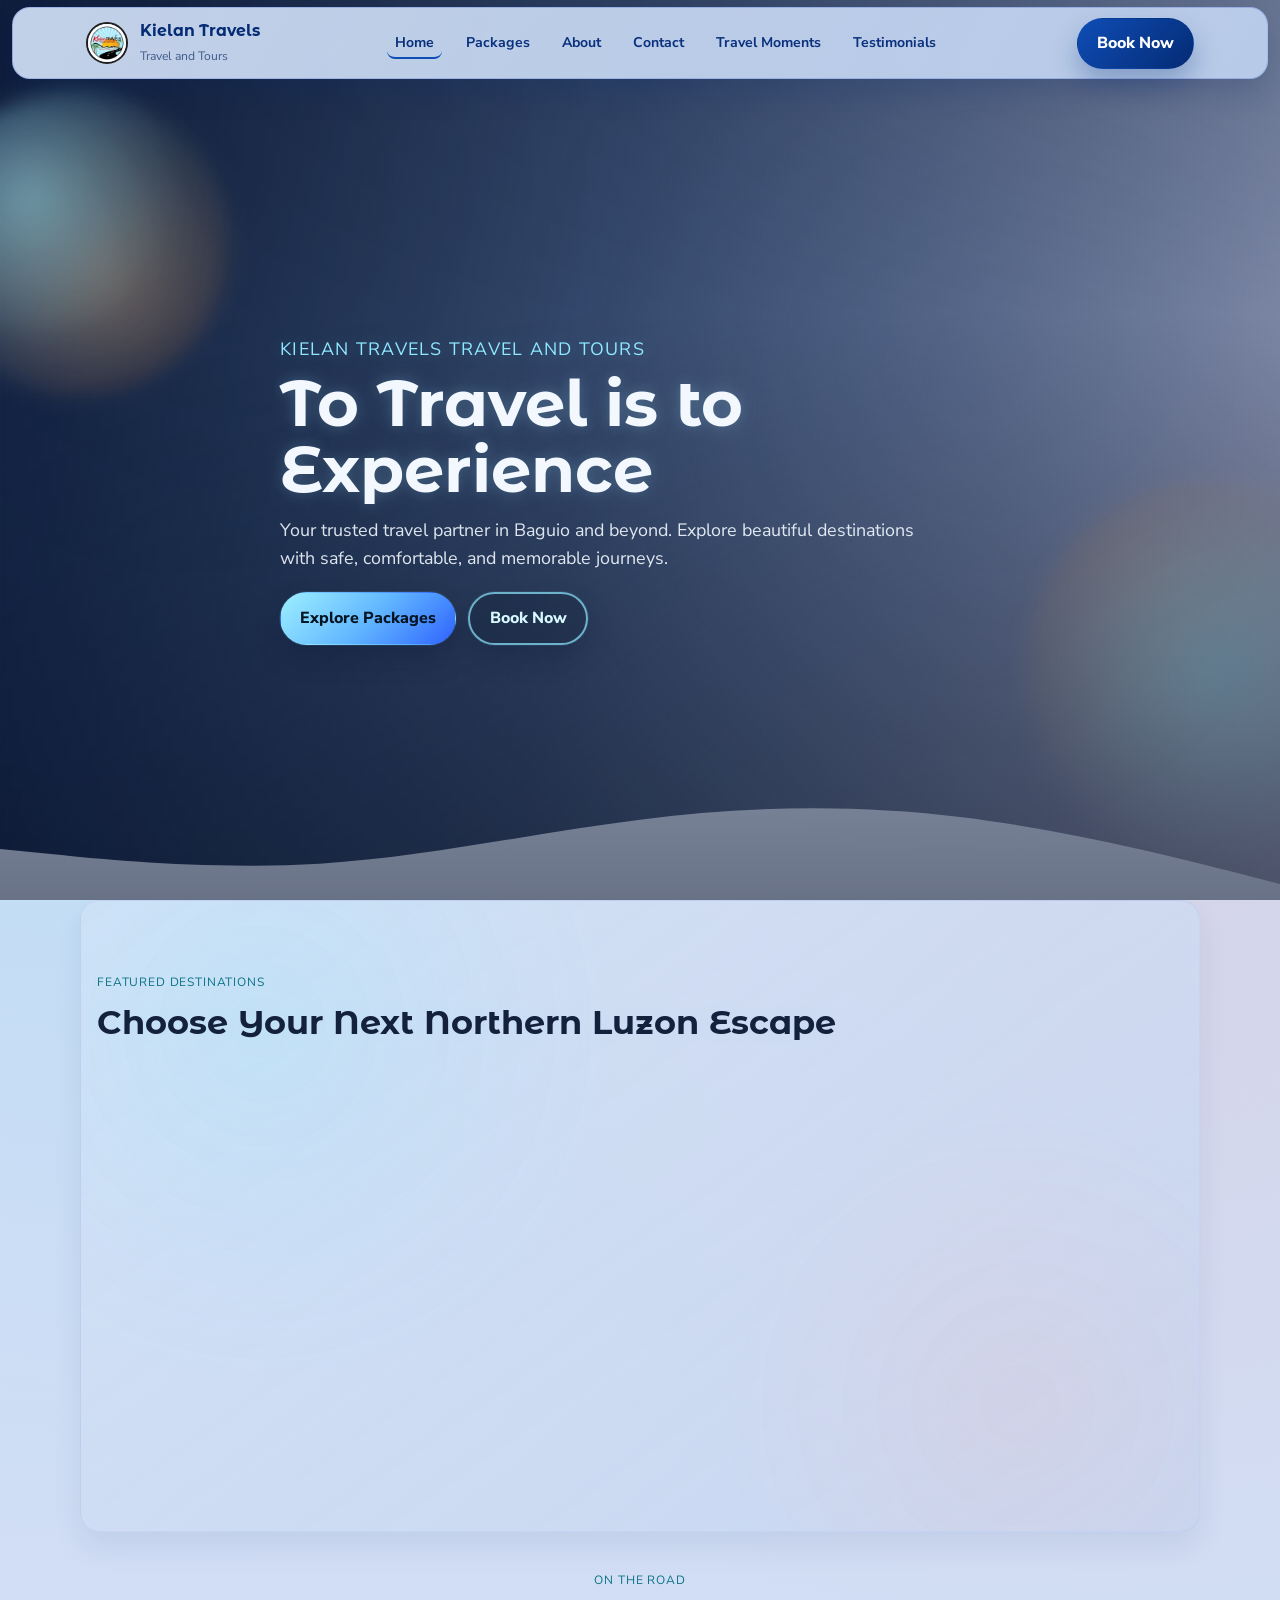
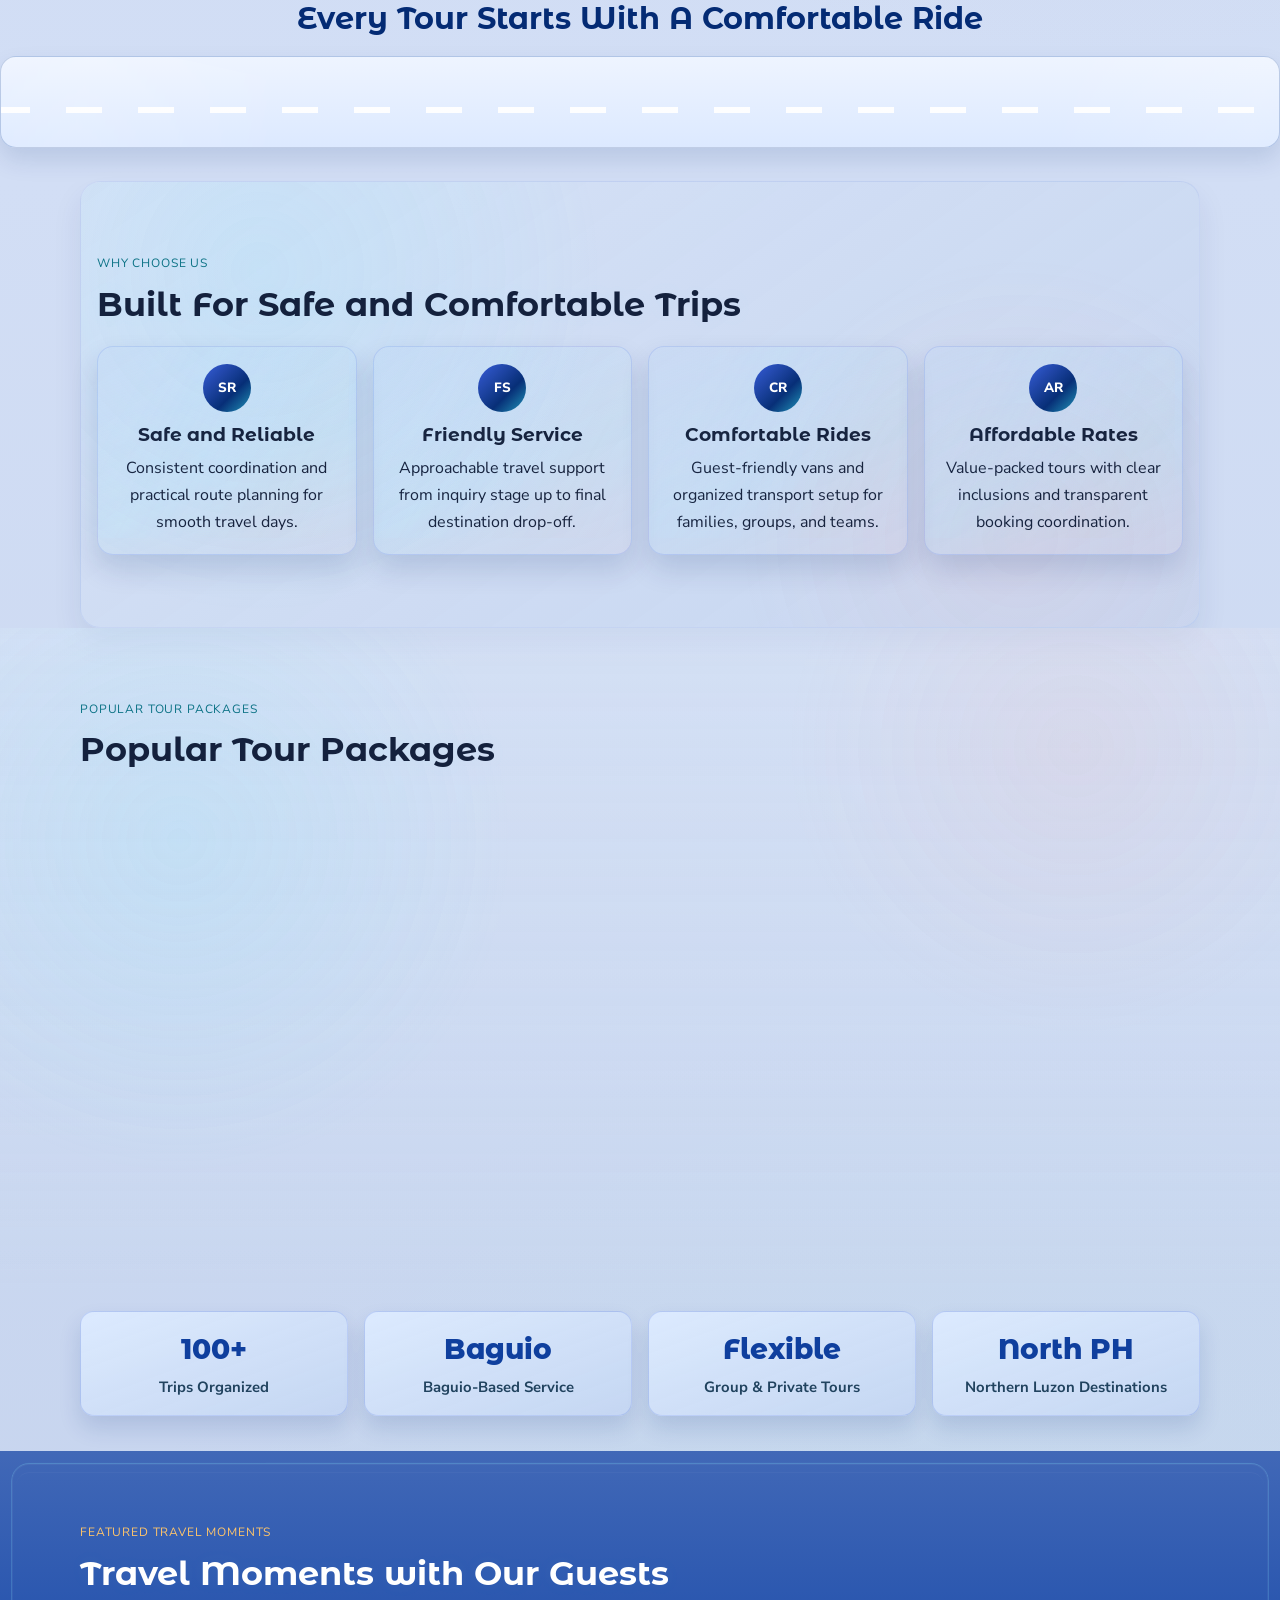
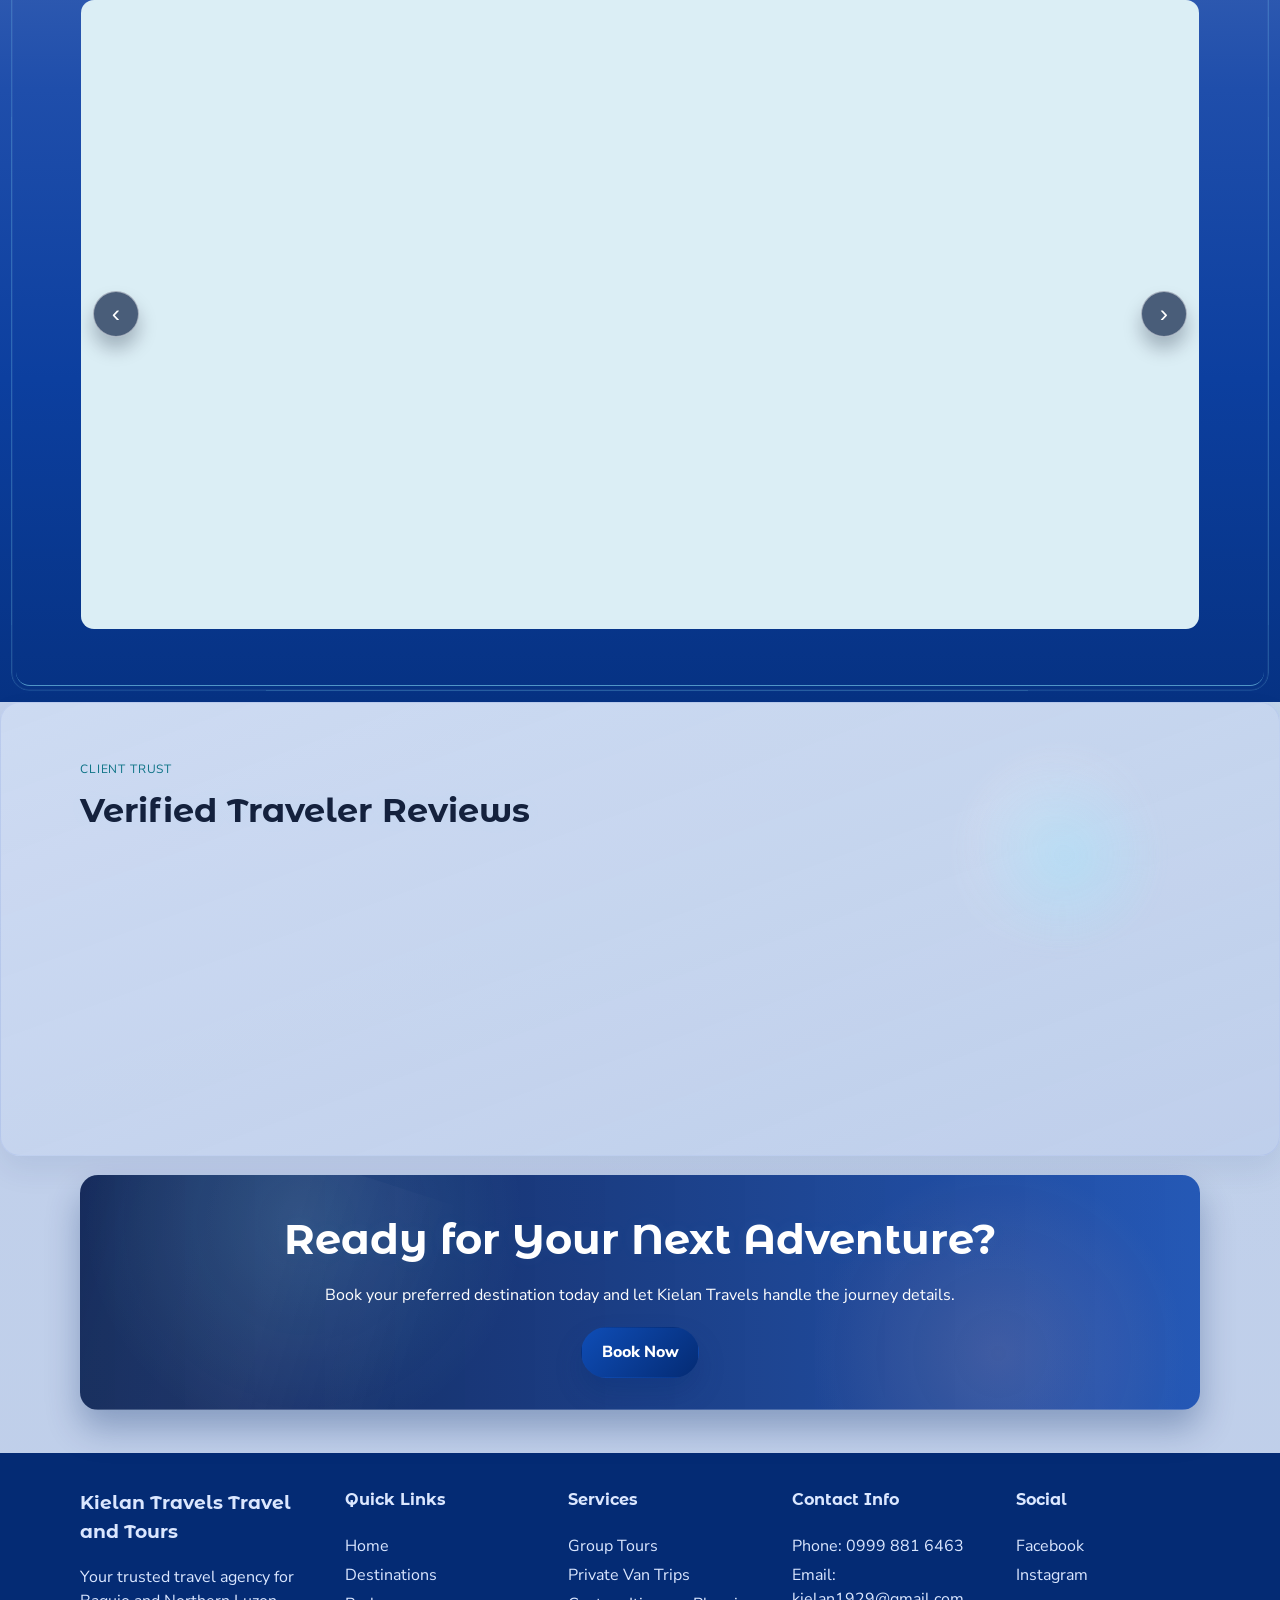
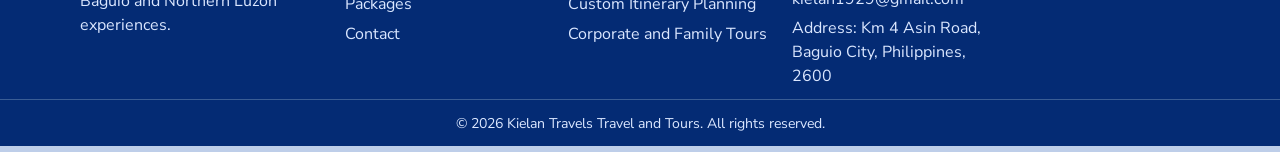
==== commit f8adca25: "Use Kielan logo as favicon across all pages" ====
--- a/index.html
+++ b/index.html
@@ -14,6 +14,8 @@
     href="https://fonts.googleapis.com/css2?family=Montserrat+Alternates:wght@400;600;700;800&family=Nunito+Sans:wght@400;600;700&display=swap"
     rel="stylesheet"
   />
+  <link rel="icon" type="image/jpeg" href="assets/logo.jpg" />
+  <link rel="apple-touch-icon" href="assets/logo.jpg" />
   <link rel="stylesheet" href="styles.css?v=20260521" />
 </head>
 <body class="home-page">
--- a/styles.css
+++ b/styles.css
@@ -567,8 +567,8 @@
 }
 
 .review-head {
-  display: flex;
-  justify-content: space-between;
+  display: grid;
+  grid-template-columns: auto minmax(0, 1fr) auto;
   align-items: center;
   gap: 0.6rem;
 }
@@ -577,12 +577,15 @@
   margin: 0;
   font-size: 1rem;
   font-family: "Montserrat Alternates", sans-serif;
+  overflow-wrap: normal;
+  word-break: normal;
 }
 
 .review-rating {
   font-weight: 800;
   color: #a66a00;
   letter-spacing: 0.03em;
+  white-space: nowrap;
 }
 
 .review-meta {
@@ -1260,6 +1263,114 @@
   gap: 0.72rem;
 }
 
+.down-payment-section {
+  border-top: 1px solid rgba(18, 32, 38, 0.08);
+  border-bottom: 1px solid rgba(18, 32, 38, 0.08);
+}
+
+.payment-flow-layout {
+  display: grid;
+  grid-template-columns: minmax(0, 0.95fr) minmax(0, 1.25fr);
+  gap: 1rem;
+}
+
+.payment-guide-card {
+  display: grid;
+  gap: 0.8rem;
+  align-content: start;
+}
+
+.payment-guide-card p,
+.payment-guide-card h2 {
+  margin: 0;
+}
+
+.procedure-emphasis {
+  border: 1px solid rgba(11, 114, 133, 0.3);
+  border-radius: 10px;
+  background: rgba(235, 250, 255, 0.9);
+  padding: 0.6rem 0.7rem;
+}
+
+.payment-reminders-list {
+  margin: 0;
+  padding-left: 1.1rem;
+}
+
+.payment-reminders-list li + li {
+  margin-top: 0.38rem;
+}
+
+.payment-methods-grid {
+  display: grid;
+  grid-template-columns: repeat(2, minmax(0, 1fr));
+  gap: 0.75rem;
+}
+
+.payment-method-card {
+  border: 1px solid rgba(18, 32, 38, 0.11);
+  border-radius: 14px;
+  padding: 0.85rem;
+  background: #ffffff;
+}
+
+.payment-method-card h4 {
+  margin: 0 0 0.45rem;
+  font-family: "Montserrat Alternates", sans-serif;
+  color: #124352;
+}
+
+.payment-method-card p {
+  margin: 0;
+  font-size: 0.92rem;
+}
+
+.payment-method-card p + p {
+  margin-top: 0.25rem;
+}
+
+.payment-qr-image {
+  width: 100%;
+  margin-top: 0.65rem;
+  border-radius: 10px;
+  border: 1px solid rgba(18, 32, 38, 0.18);
+  background: #ffffff;
+}
+
+.terms-block-wrap {
+  padding-top: 1rem;
+  padding-bottom: 0;
+}
+
+.terms-list {
+  margin: 0;
+  padding-left: 1.1rem;
+}
+
+.terms-list li + li {
+  margin-top: 0.42rem;
+}
+
+.terms-tag {
+  margin: 0.9rem 0 0;
+  font-weight: 800;
+  color: #0a5f76;
+}
+
+.qr-placeholder-box {
+  margin-top: 0.65rem;
+  border: 1px dashed rgba(18, 32, 38, 0.25);
+  border-radius: 10px;
+  background: linear-gradient(135deg, rgba(160, 224, 240, 0.22), rgba(255, 255, 255, 0.95));
+  min-height: 120px;
+  display: grid;
+  place-items: center;
+  text-align: center;
+  font-weight: 700;
+  color: #1b5667;
+  padding: 0.6rem;
+}
+
 .contact-list {
   list-style: none;
   margin: 0 0 0.9rem;
@@ -1303,8 +1414,12 @@
     grid-template-columns: 1fr;
   }
 
+  .payment-flow-layout {
+    grid-template-columns: 1fr;
+  }
+
   .review-slide {
-    grid-template-columns: repeat(2, minmax(0, 1fr));
+    grid-template-columns: 1fr;
   }
 }
 
@@ -1393,6 +1508,10 @@
   }
 
   .form-row-two {
+    grid-template-columns: 1fr;
+  }
+
+  .payment-methods-grid {
     grid-template-columns: 1fr;
   }
 
@@ -2385,16 +2504,21 @@
   display: grid;
   gap: 0.12rem;
   margin-right: auto;
+  min-width: 0;
 }
 .review-package {
   margin: 0;
   font-size: 0.82rem;
   font-weight: 700;
   color: #255f8d;
+  overflow-wrap: normal;
+  word-break: normal;
 }
 .review-content {
   margin: 0;
   line-height: 1.6;
+  overflow-wrap: break-word;
+  word-break: normal;
 }
 .review-meta {
   justify-content: flex-end;
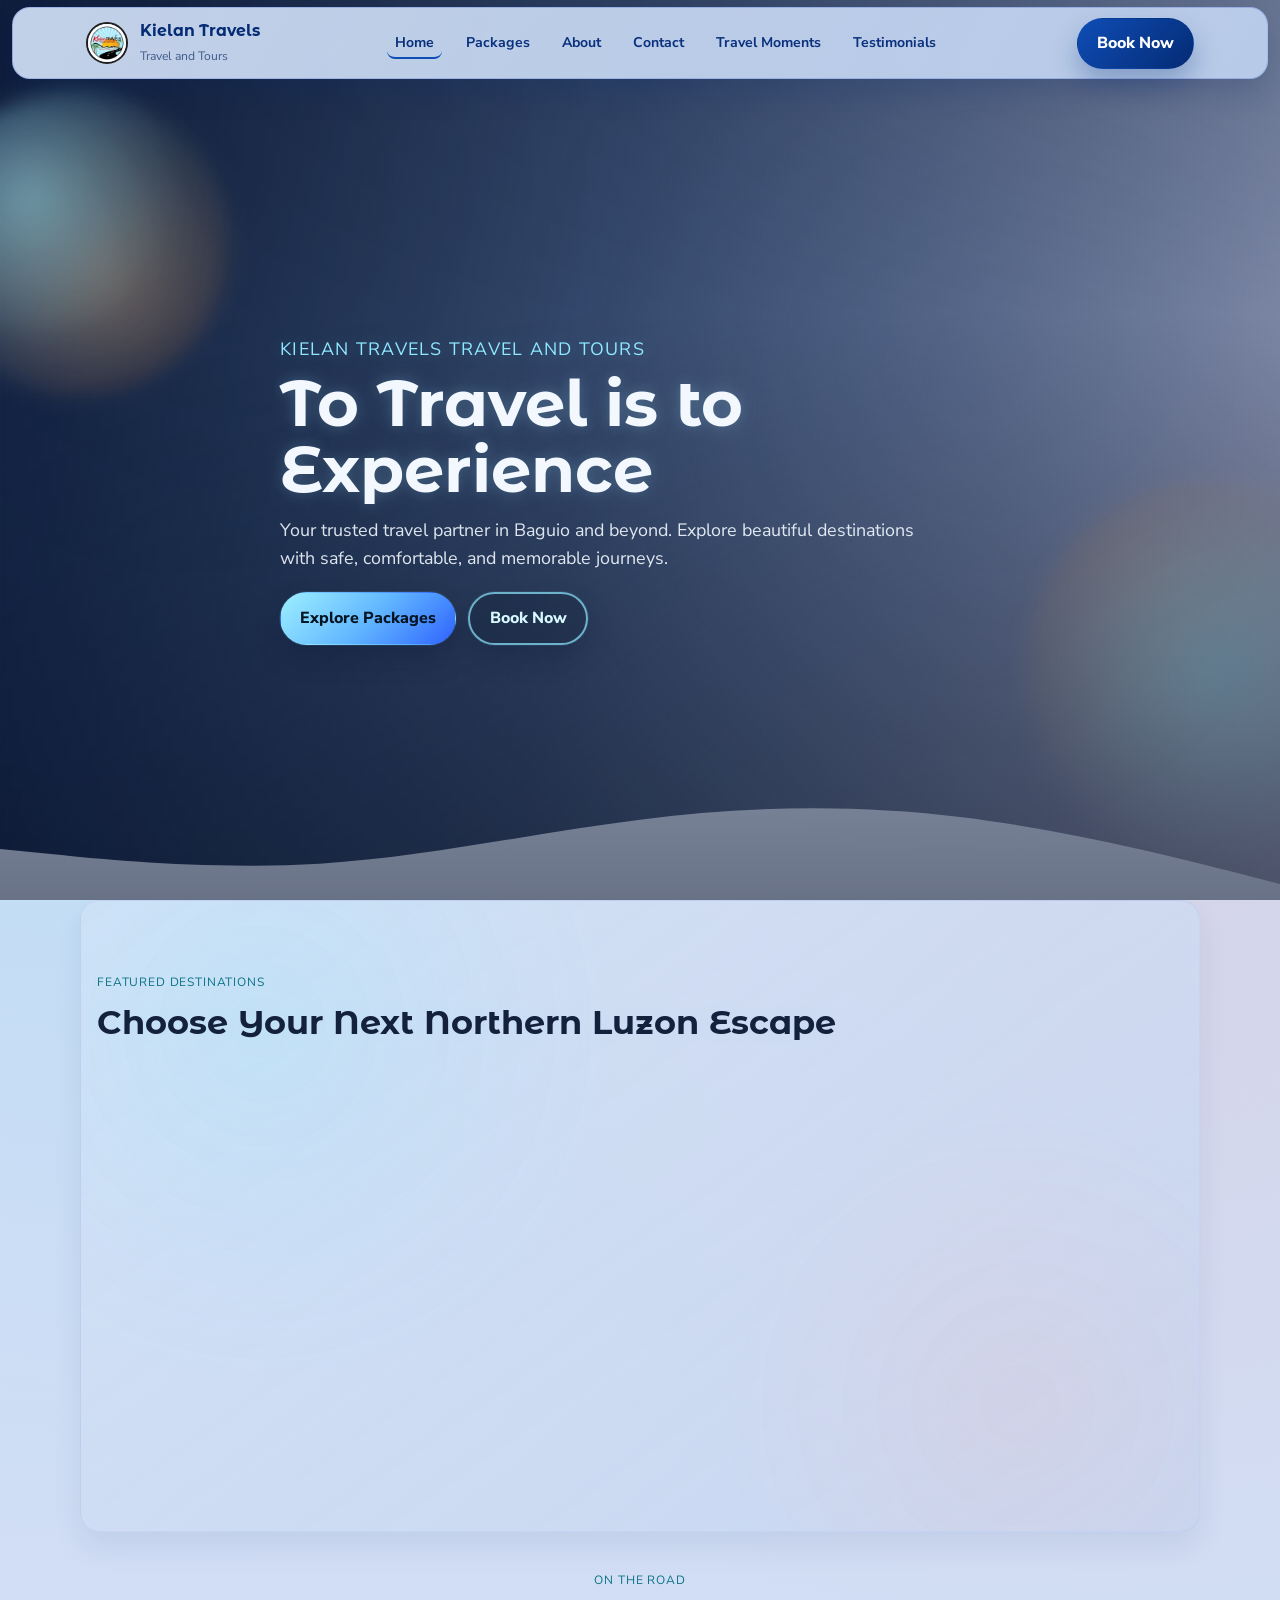
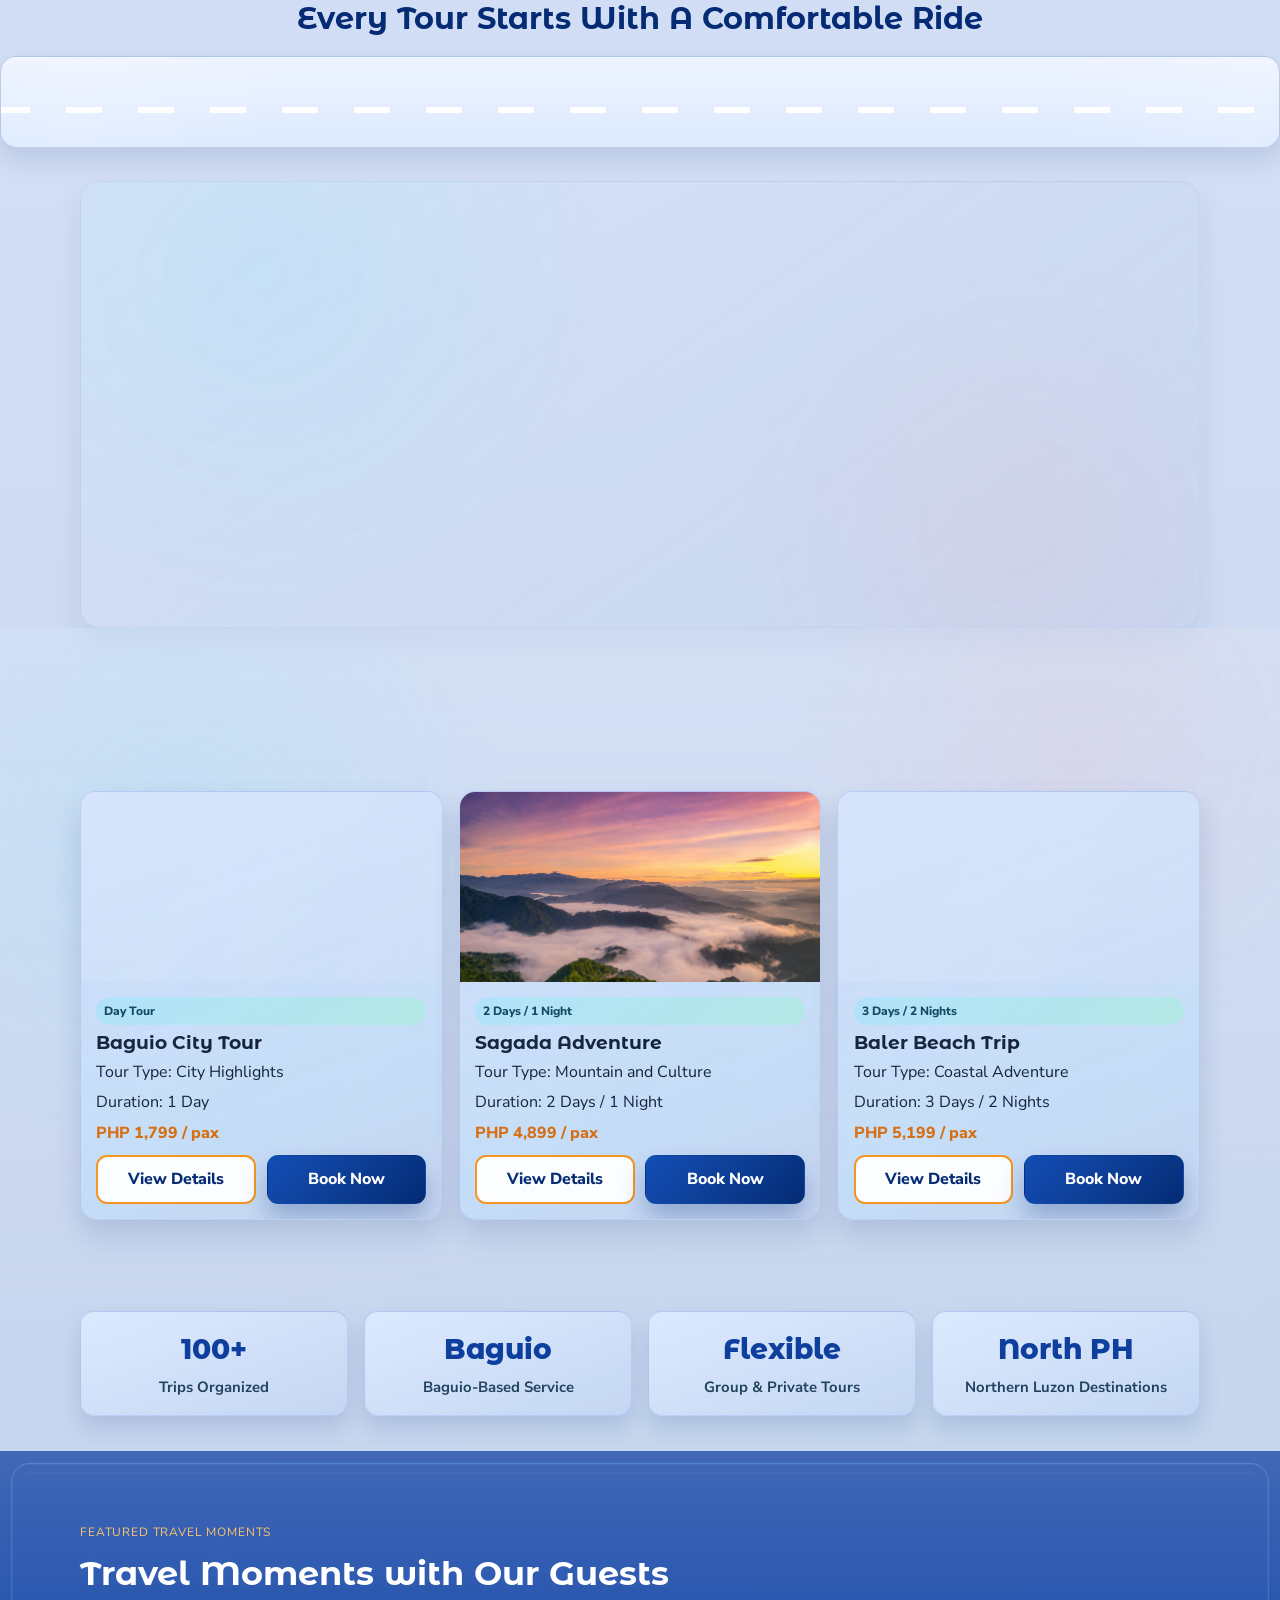
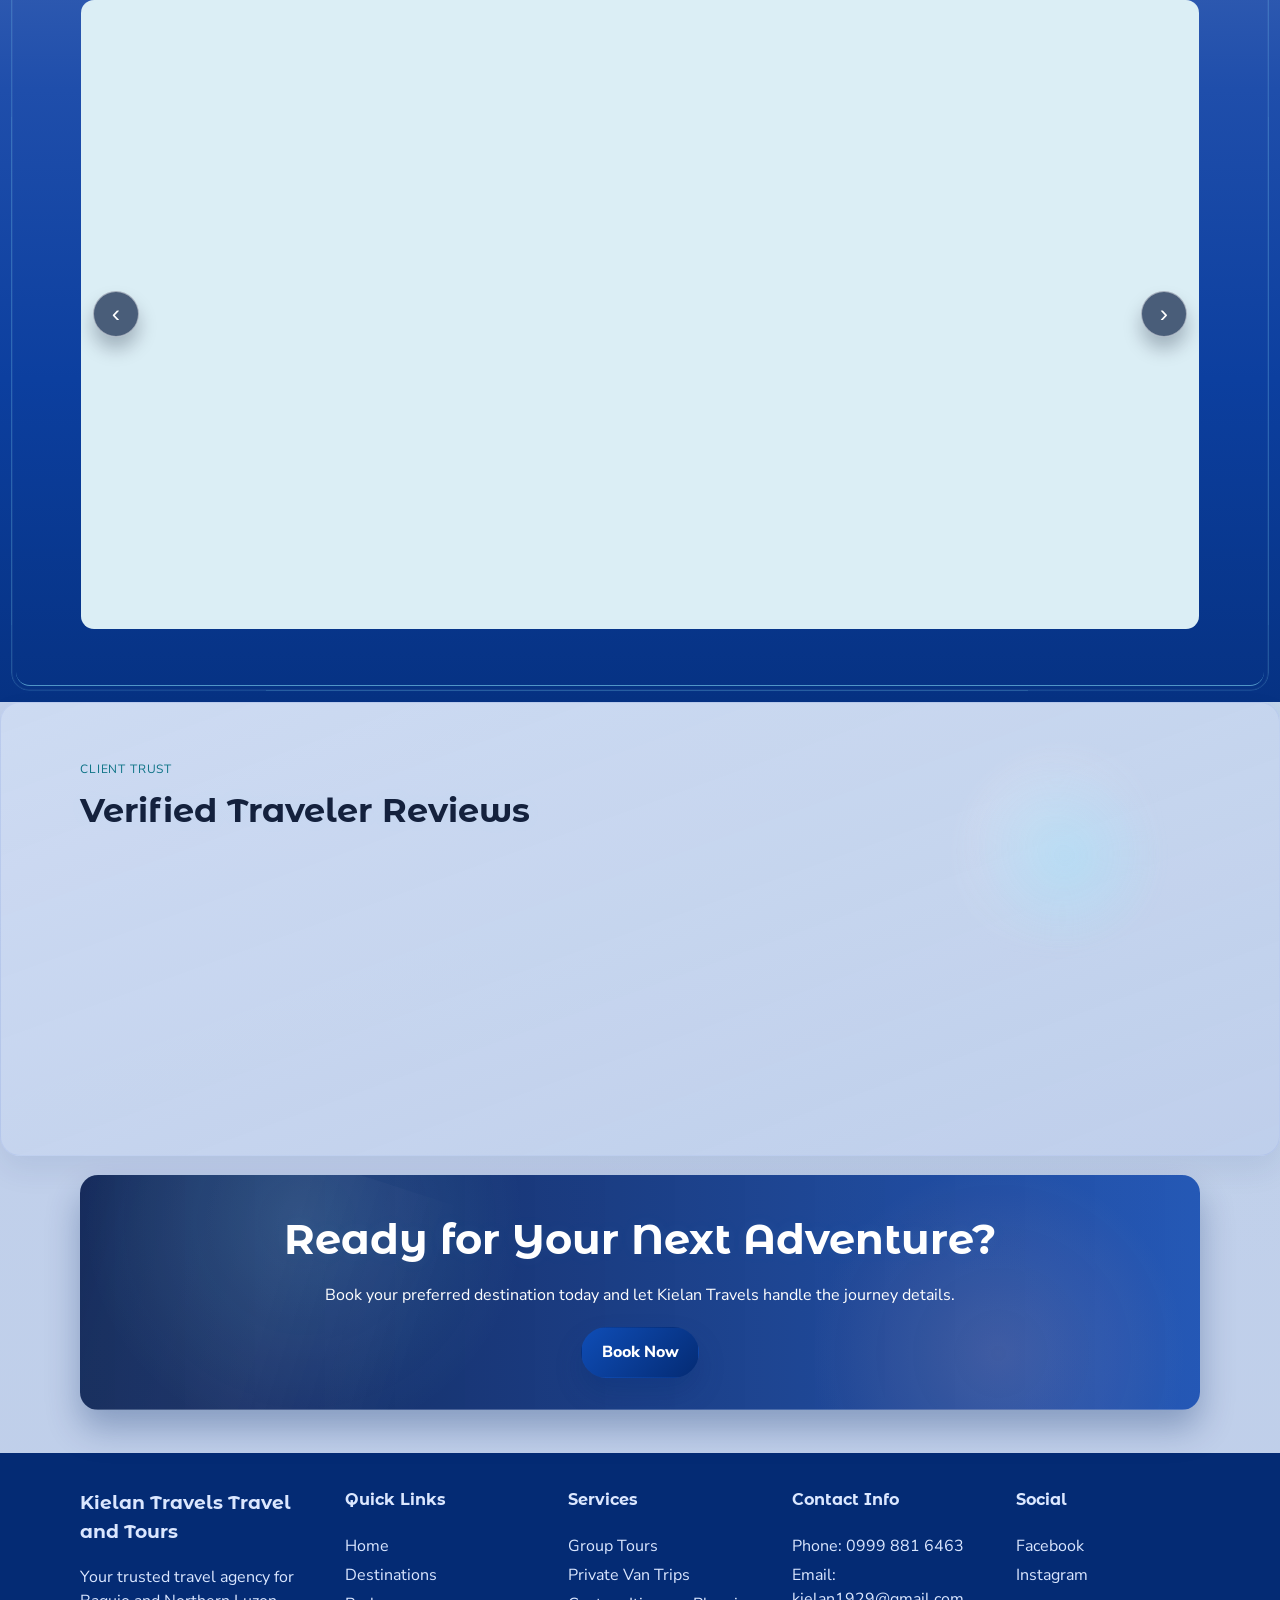
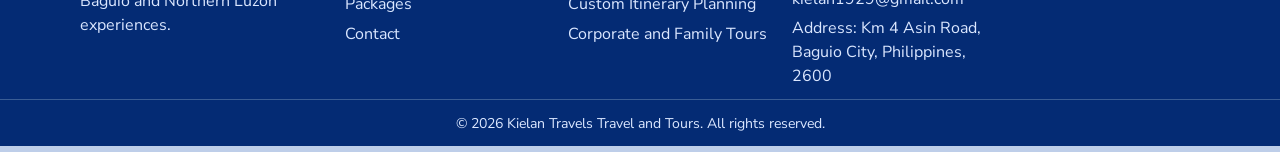
==== commit a8e7bb40: "Fix mobile testimonial layout and prevent review text overlap" ====
--- a/index.html
+++ b/index.html
@@ -16,7 +16,7 @@
   />
   <link rel="icon" type="image/jpeg" href="assets/logo.jpg" />
   <link rel="apple-touch-icon" href="assets/logo.jpg" />
-  <link rel="stylesheet" href="styles.css?v=20260521" />
+  <link rel="stylesheet" href="styles.css?v=20260522" />
 </head>
 <body class="home-page">
   <header class="site-header" id="top">
--- a/styles.css
+++ b/styles.css
@@ -2706,6 +2706,32 @@
   .footer-columns {
     grid-template-columns: 1fr 1fr;
   }
+
+  .home-page .testimonials-grid.cards-4 {
+    grid-template-columns: 1fr;
+  }
+
+  .home-page .review-head {
+    grid-template-columns: auto minmax(0, 1fr);
+    grid-template-areas:
+      "avatar title"
+      "avatar rating";
+    align-items: start;
+  }
+
+  .home-page .review-avatar {
+    grid-area: avatar;
+  }
+
+  .home-page .review-title-block {
+    grid-area: title;
+    margin-right: 0;
+  }
+
+  .home-page .review-rating {
+    grid-area: rating;
+    justify-self: start;
+  }
 }
 
 @media (max-width: 425px) {
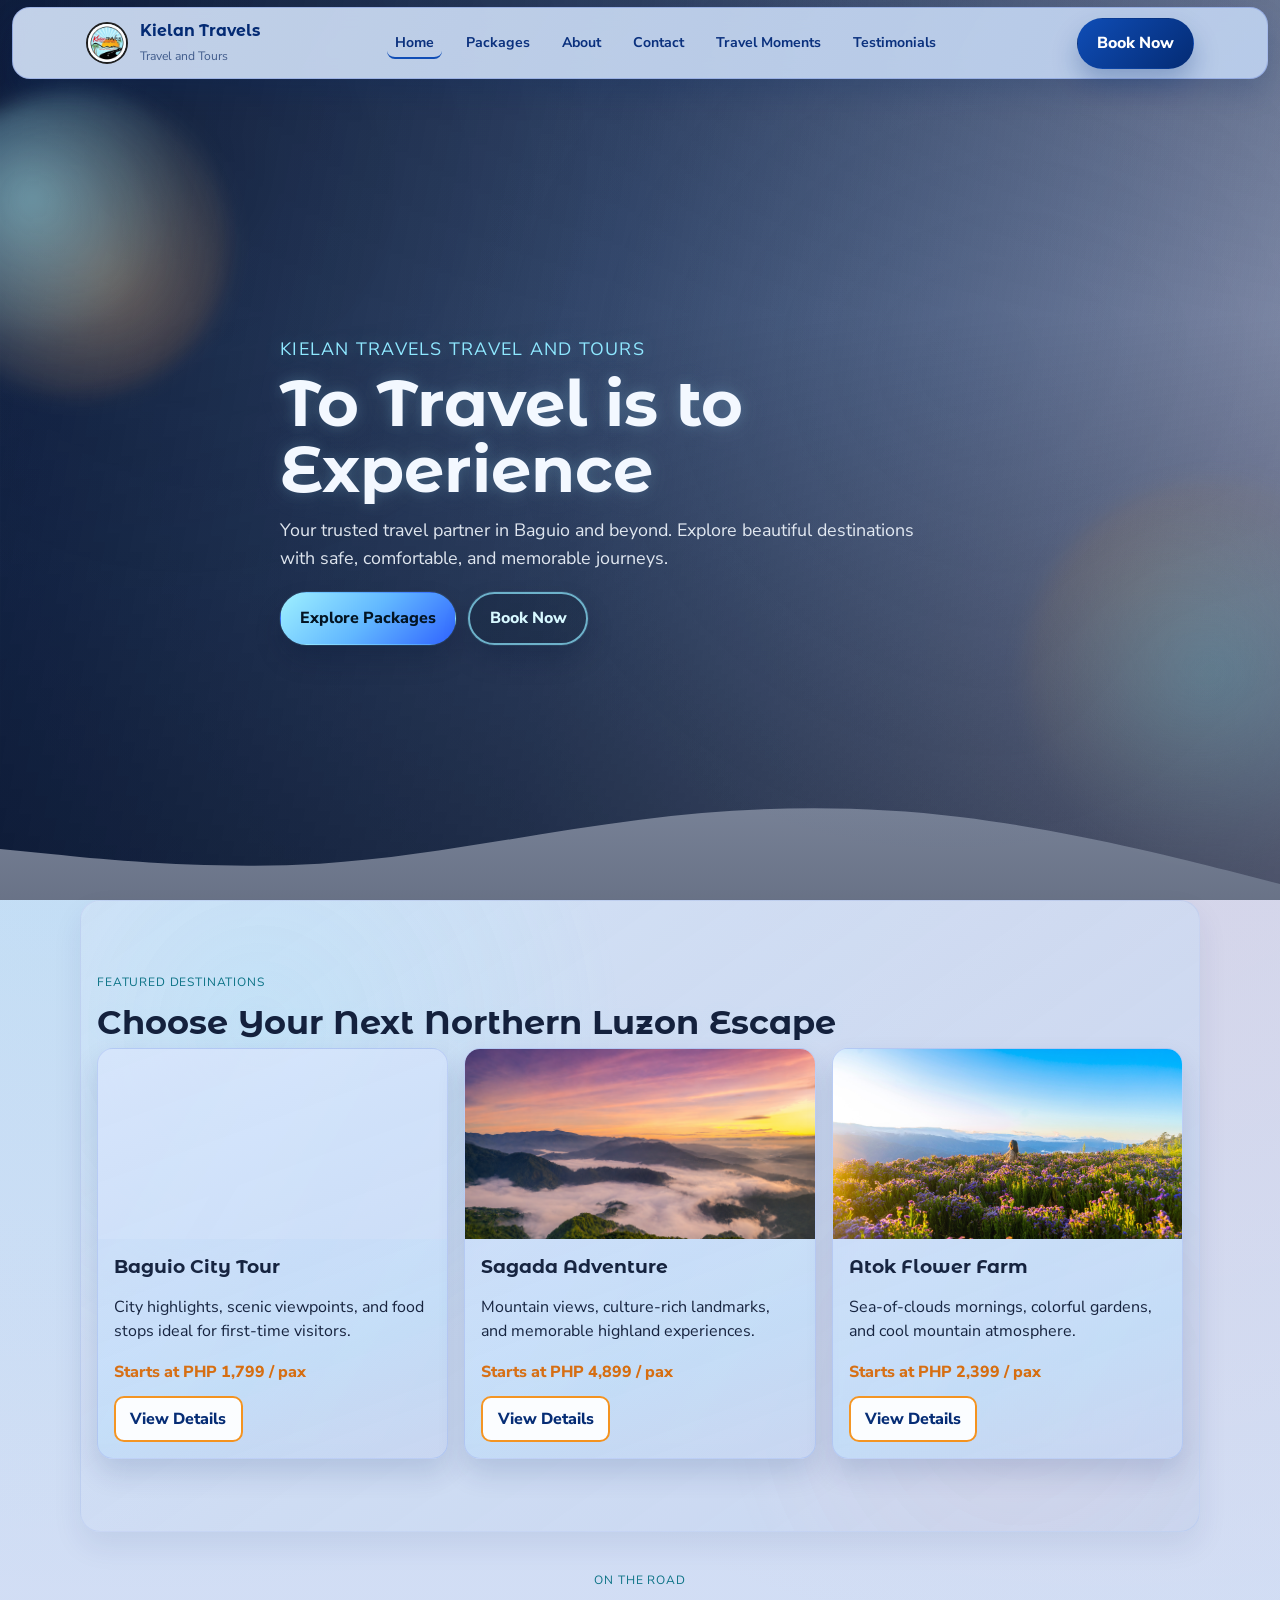
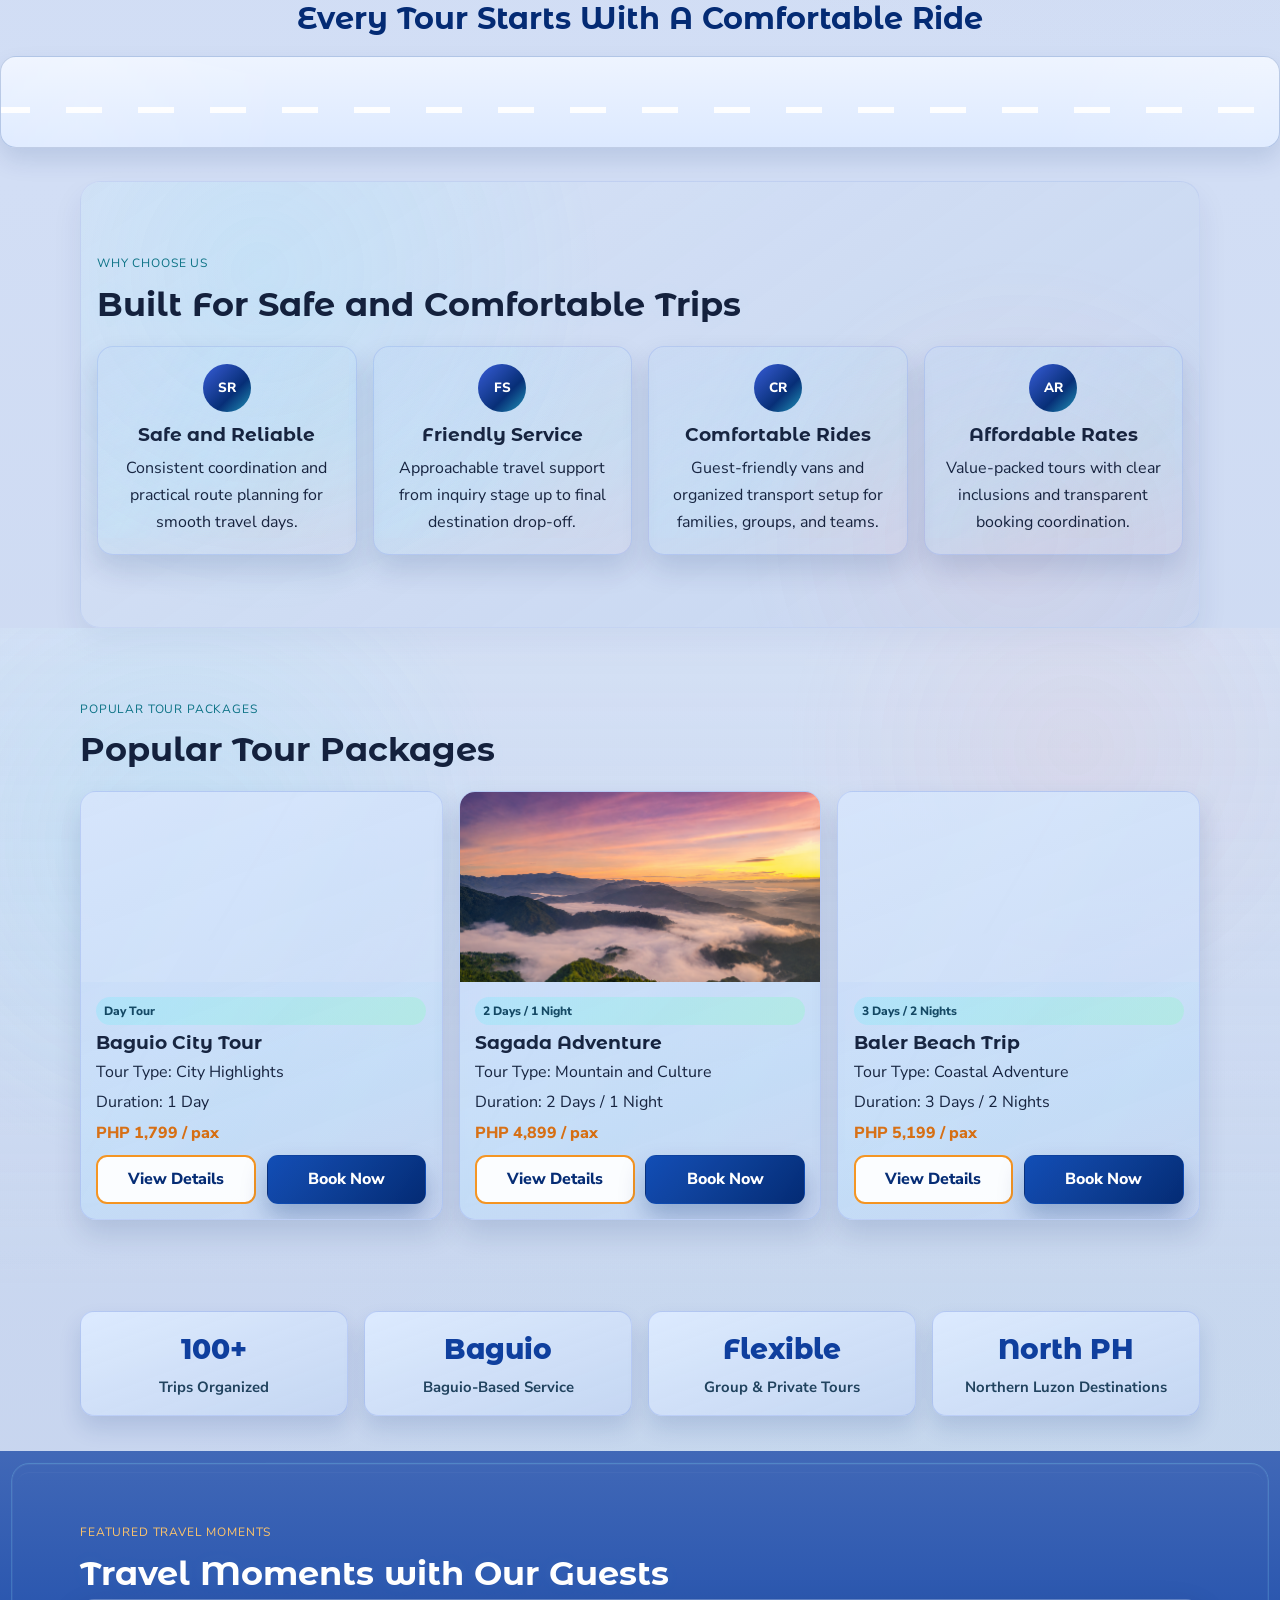
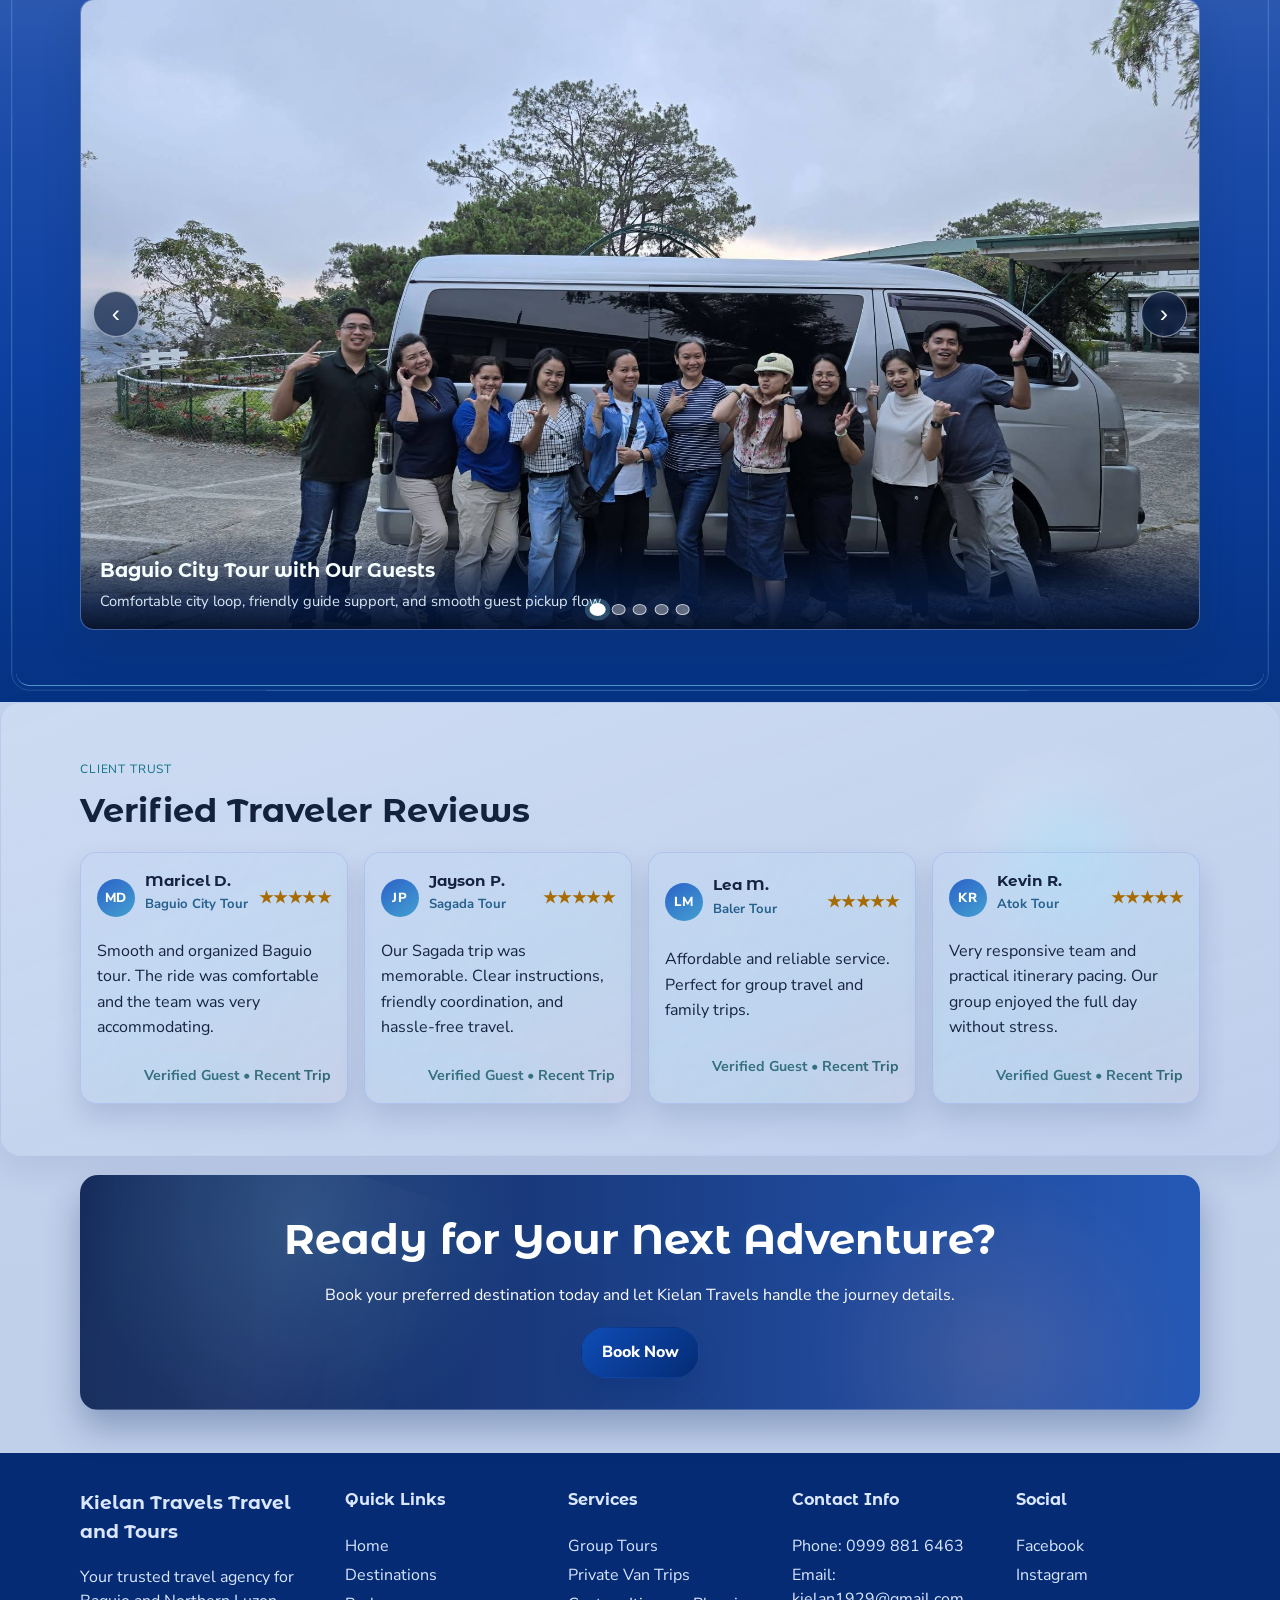
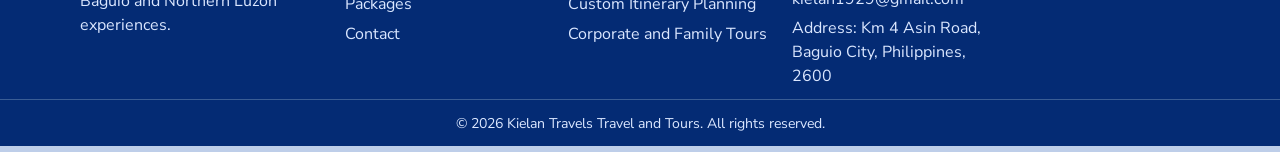
==== commit 58597a2b: "Update mobile drawer icon and Book Now text color" ====
--- a/index.html
+++ b/index.html
@@ -343,6 +343,6 @@
   </footer>
 
   <script src="main.js?v=20260521"></script>
-  <script src="script.js?v=20260521"></script>
+  <script src="script.js?v=20260522"></script>
 </body>
 </html>
--- a/styles.css
+++ b/styles.css
@@ -149,11 +149,15 @@
 .nav-toggle {
   display: none;
   border: 0;
-  background: var(--brand-sea);
-  color: var(--brand-road);
+  background: linear-gradient(135deg, #3386d8, #1f5fb5);
+  color: #fff;
   font-size: 1.2rem;
   border-radius: 9px;
-  padding: 0.45rem 0.6rem;
+  width: 44px;
+  height: 44px;
+  padding: 0;
+  line-height: 1;
+  box-shadow: 0 8px 18px rgba(8, 56, 136, 0.24);
 }
 
 .hero {
@@ -2692,6 +2696,7 @@
   .nav-mobile-book .btn {
     width: 100%;
     margin-top: 0.35rem;
+    color: #fff;
   }
 
   .hero-inner {
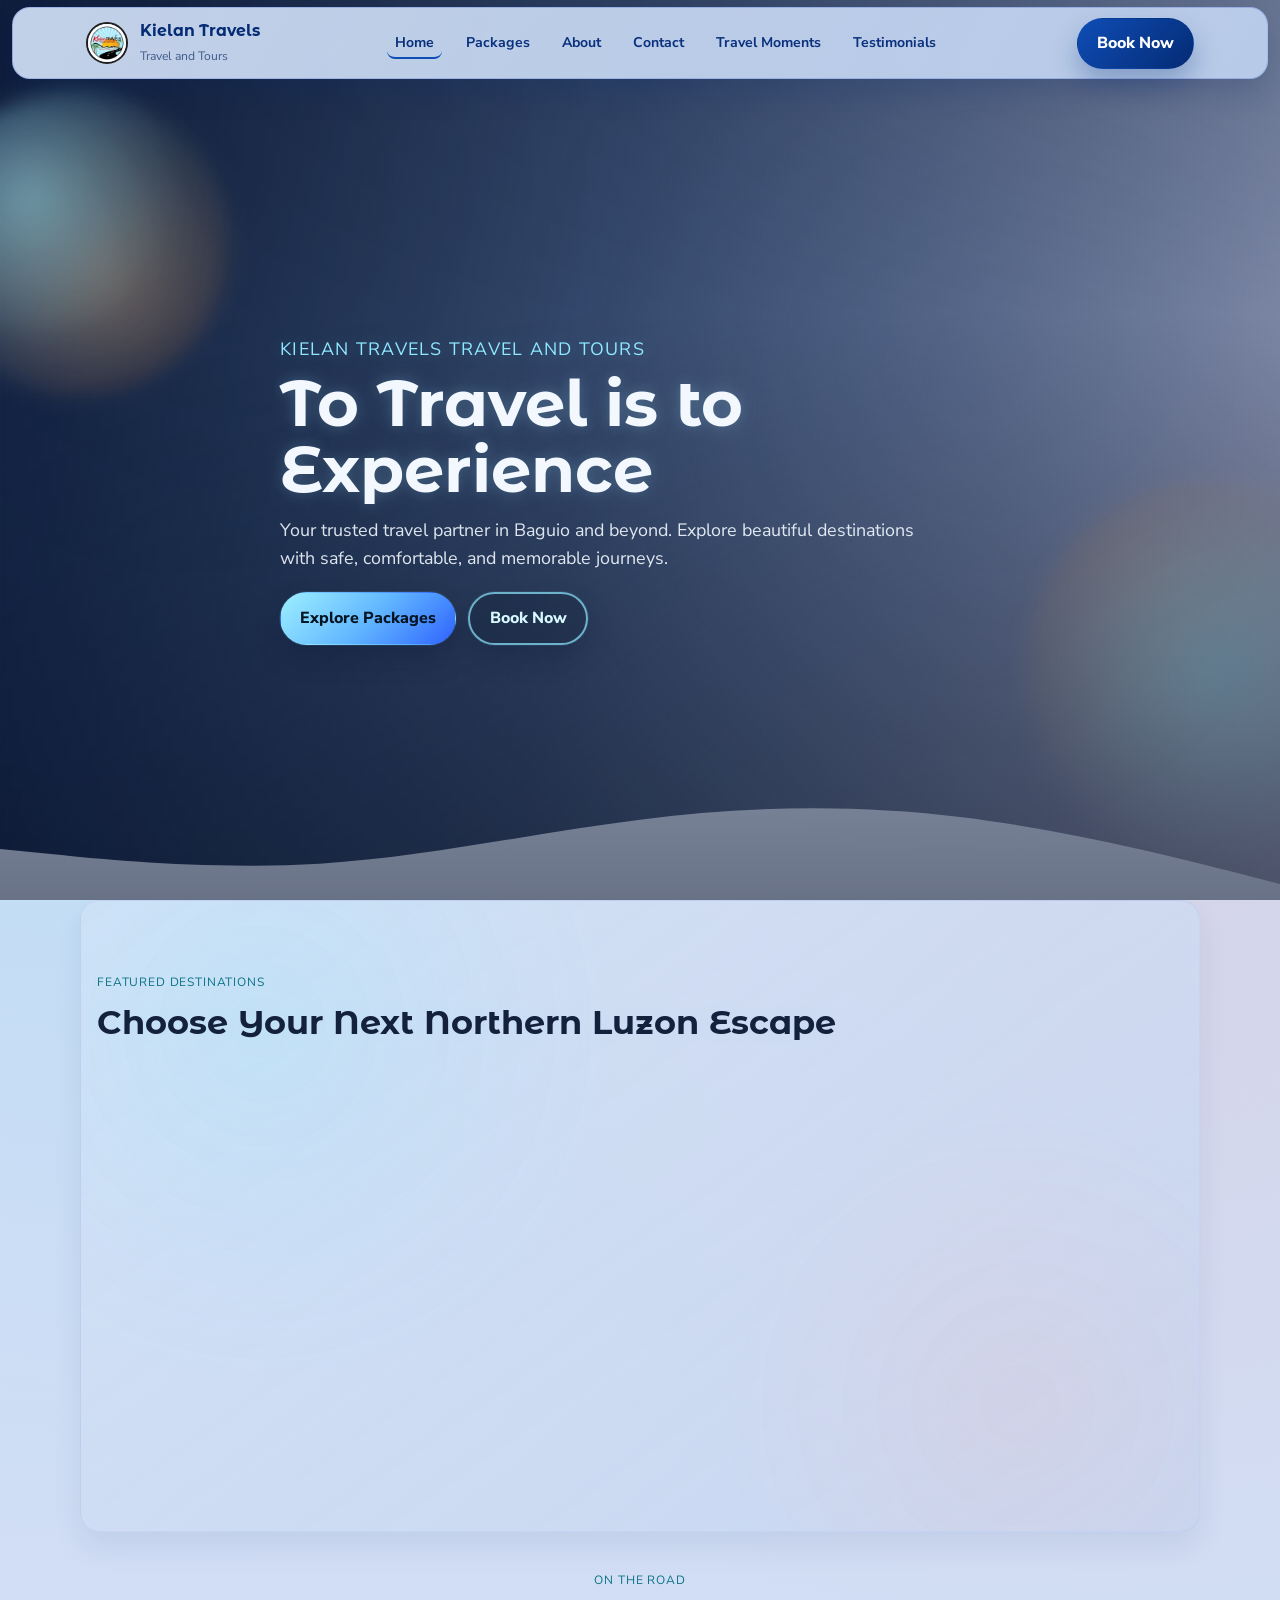
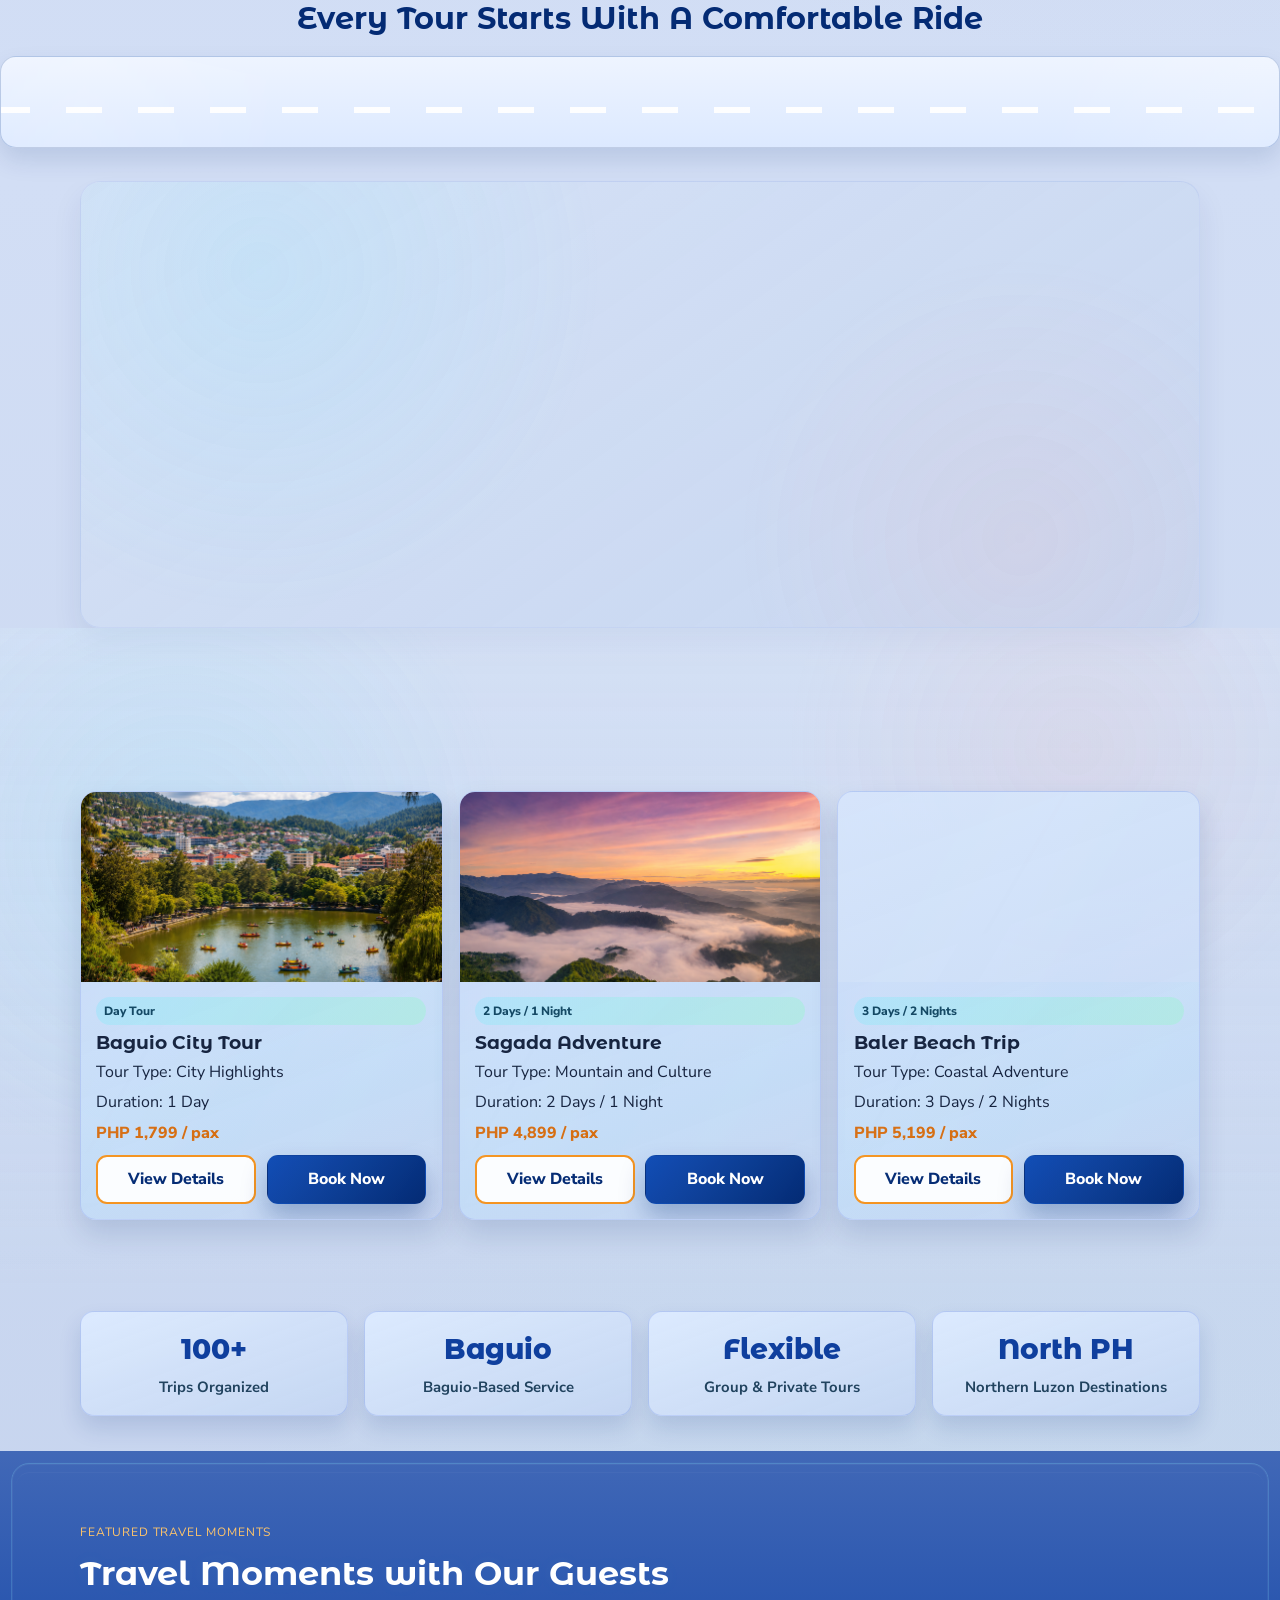
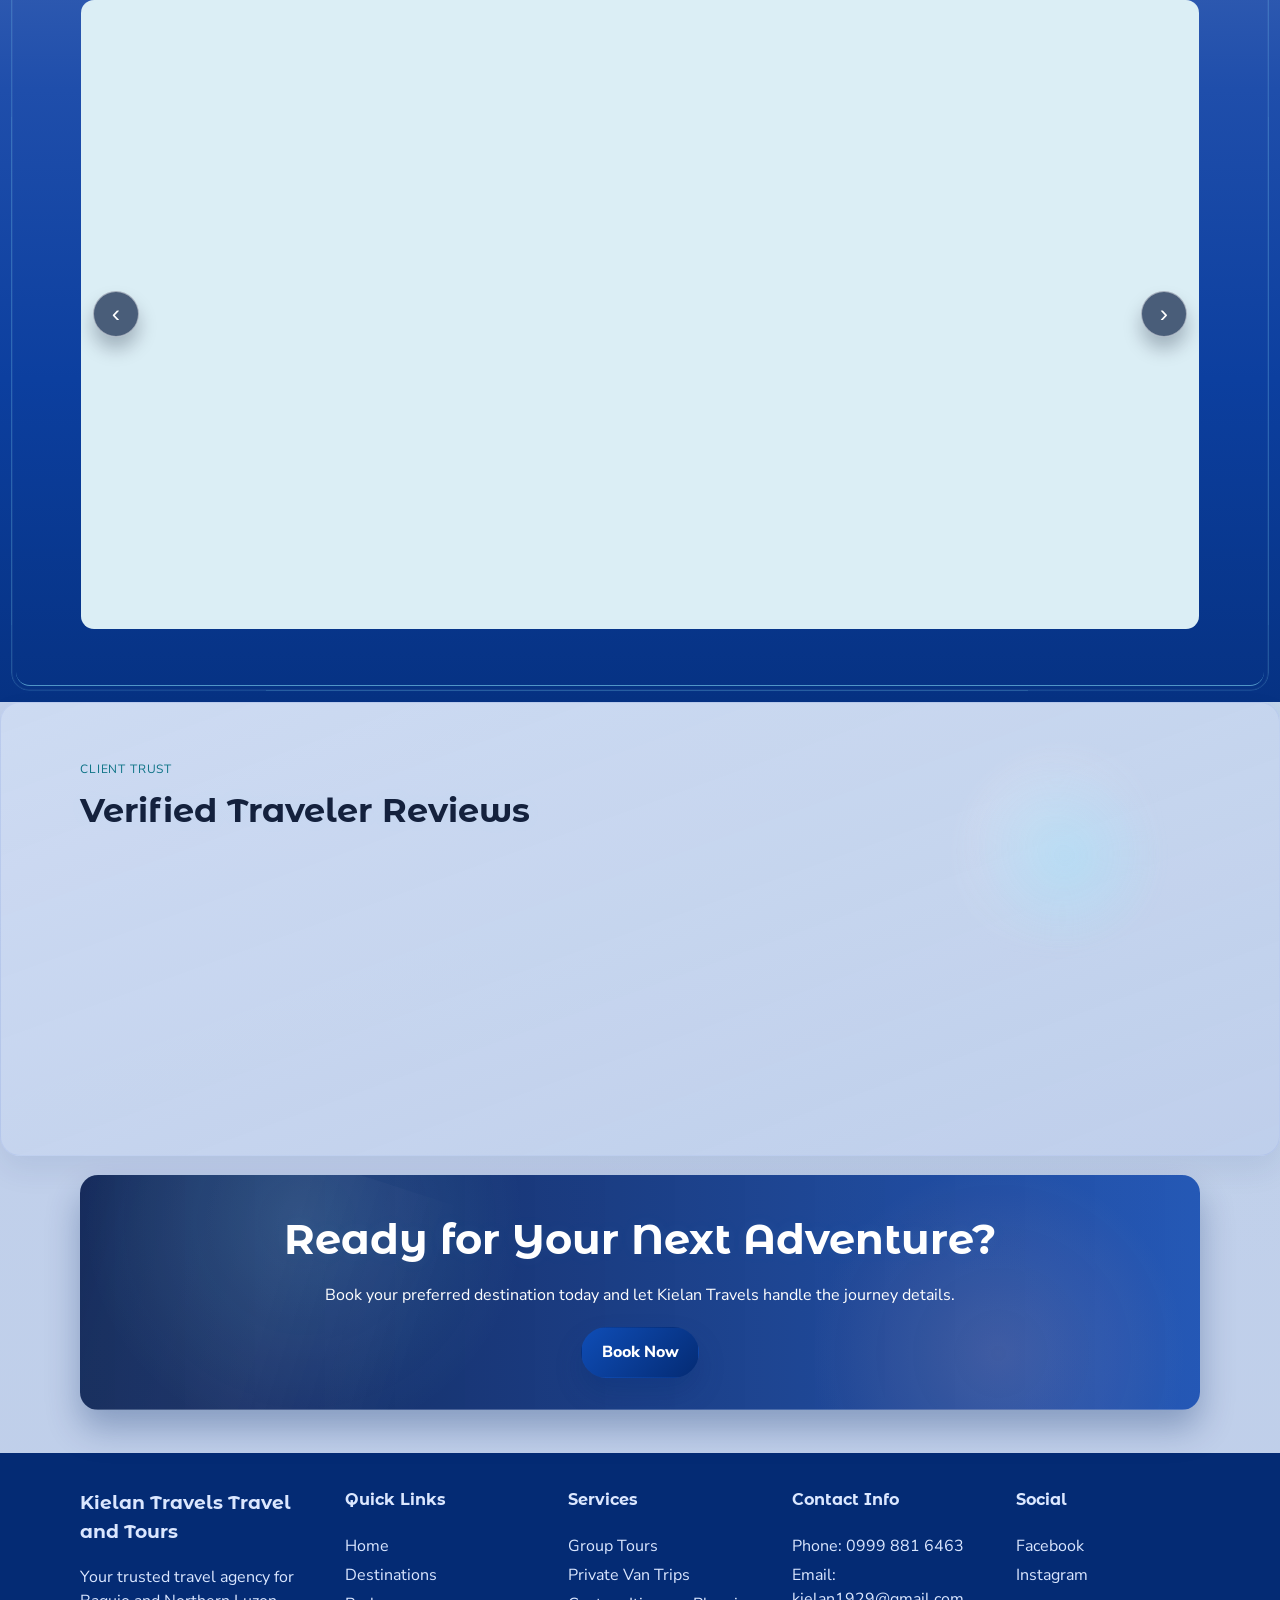
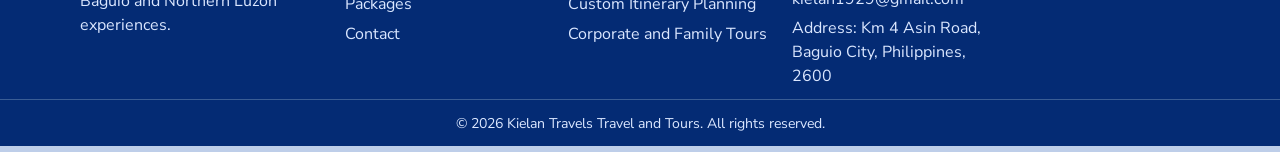
==== commit ef6ef249: "Force white Book Now text in mobile drawer" ====
--- a/index.html
+++ b/index.html
@@ -16,7 +16,7 @@
   />
   <link rel="icon" type="image/jpeg" href="assets/logo.jpg" />
   <link rel="apple-touch-icon" href="assets/logo.jpg" />
-  <link rel="stylesheet" href="styles.css?v=20260522" />
+  <link rel="stylesheet" href="styles.css?v=20260523" />
 </head>
 <body class="home-page">
   <header class="site-header" id="top">
--- a/styles.css
+++ b/styles.css
@@ -2696,6 +2696,14 @@
   .nav-mobile-book .btn {
     width: 100%;
     margin-top: 0.35rem;
+  }
+
+  .nav-links .nav-mobile-book > a.btn,
+  .nav-links .nav-mobile-book > a.btn:hover,
+  .nav-links .nav-mobile-book > a.btn:focus-visible,
+  .home-page .nav-links .nav-mobile-book > a.btn,
+  .home-page .nav-links .nav-mobile-book > a.btn:hover,
+  .home-page .nav-links .nav-mobile-book > a.btn:focus-visible {
     color: #fff;
   }
 
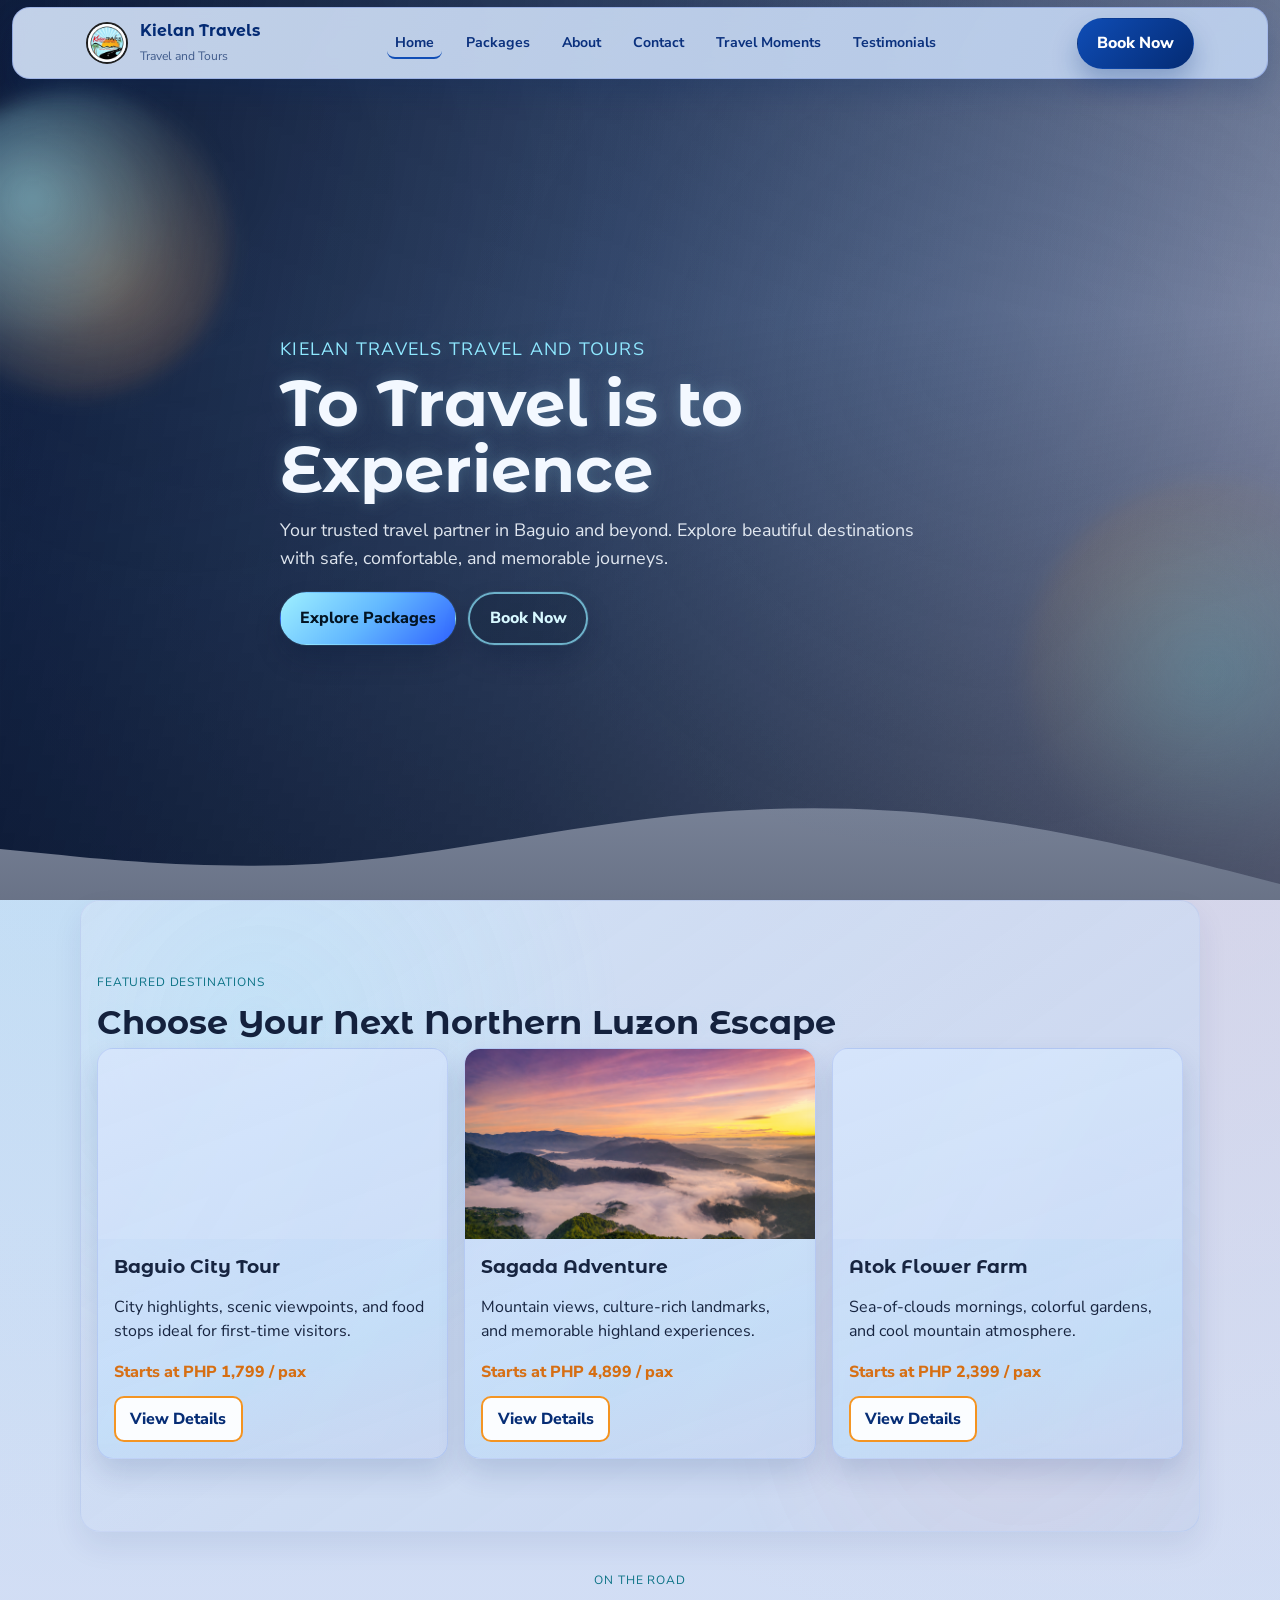
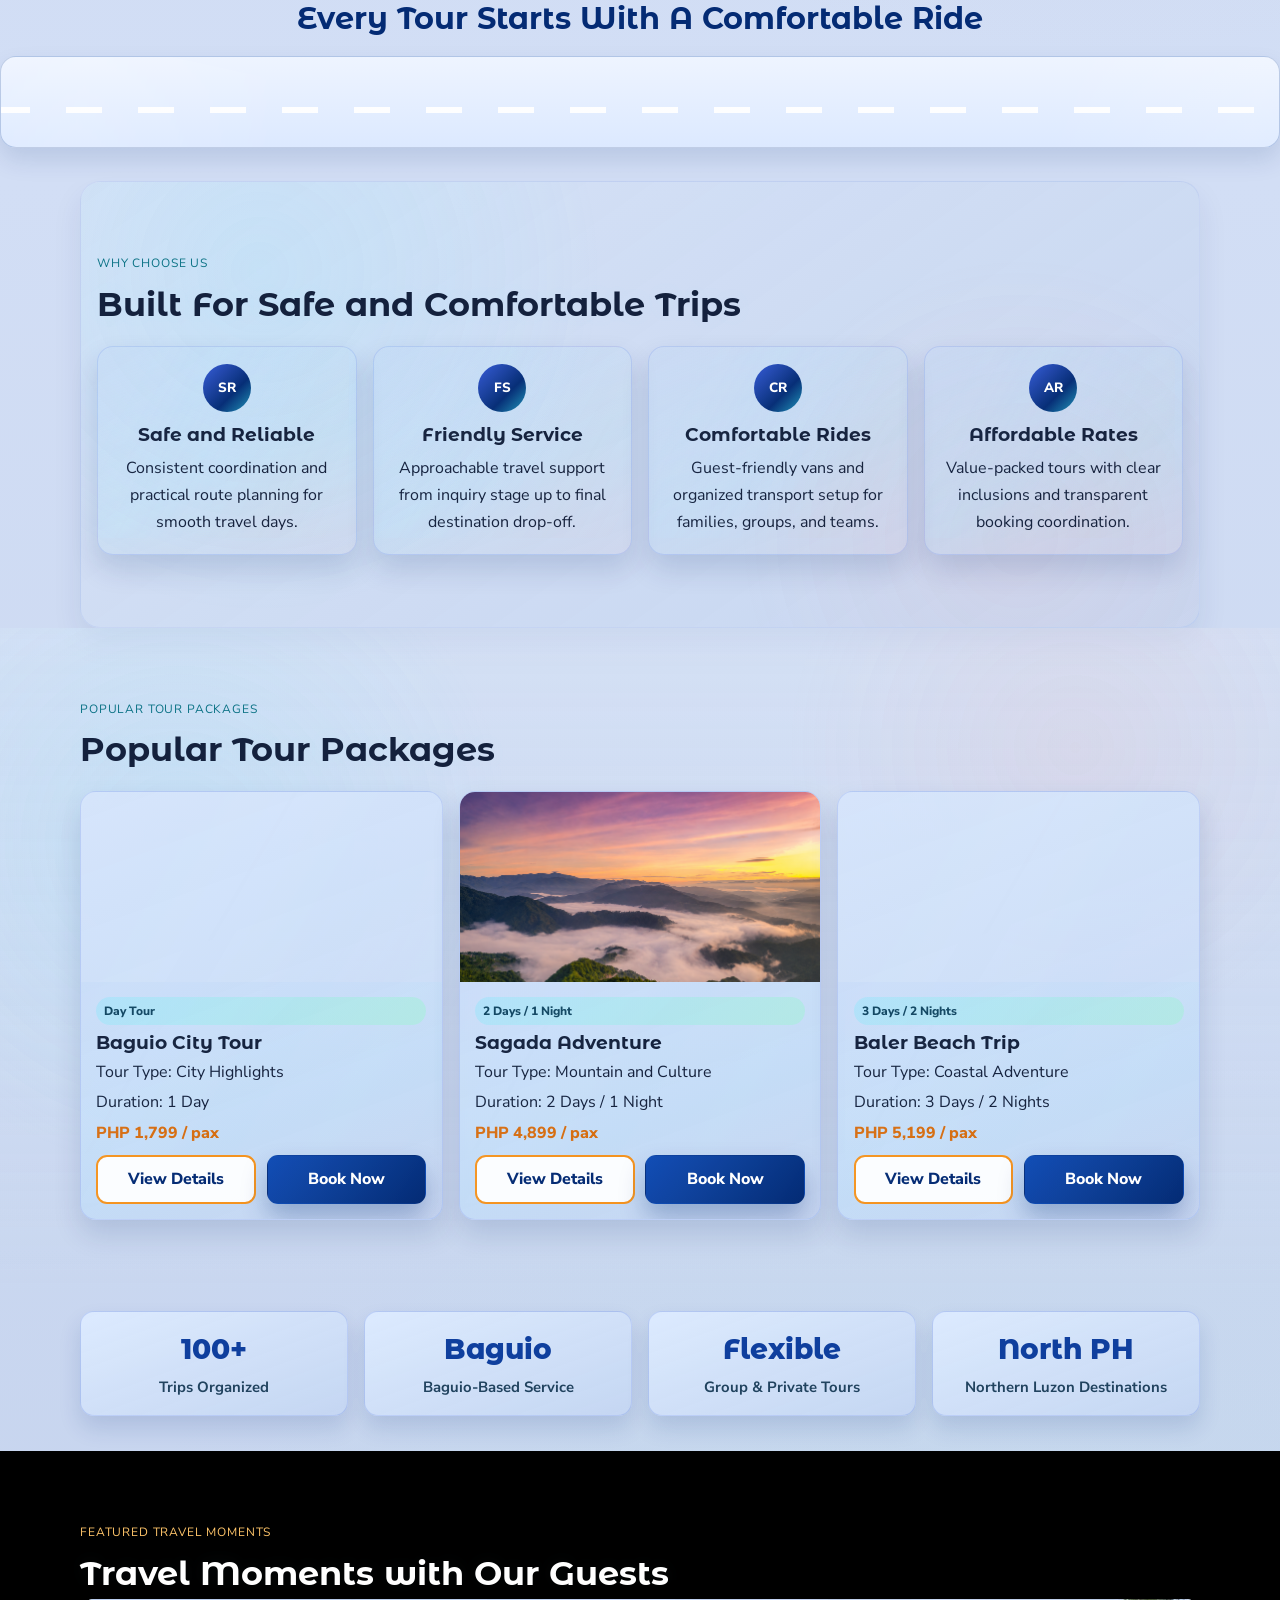
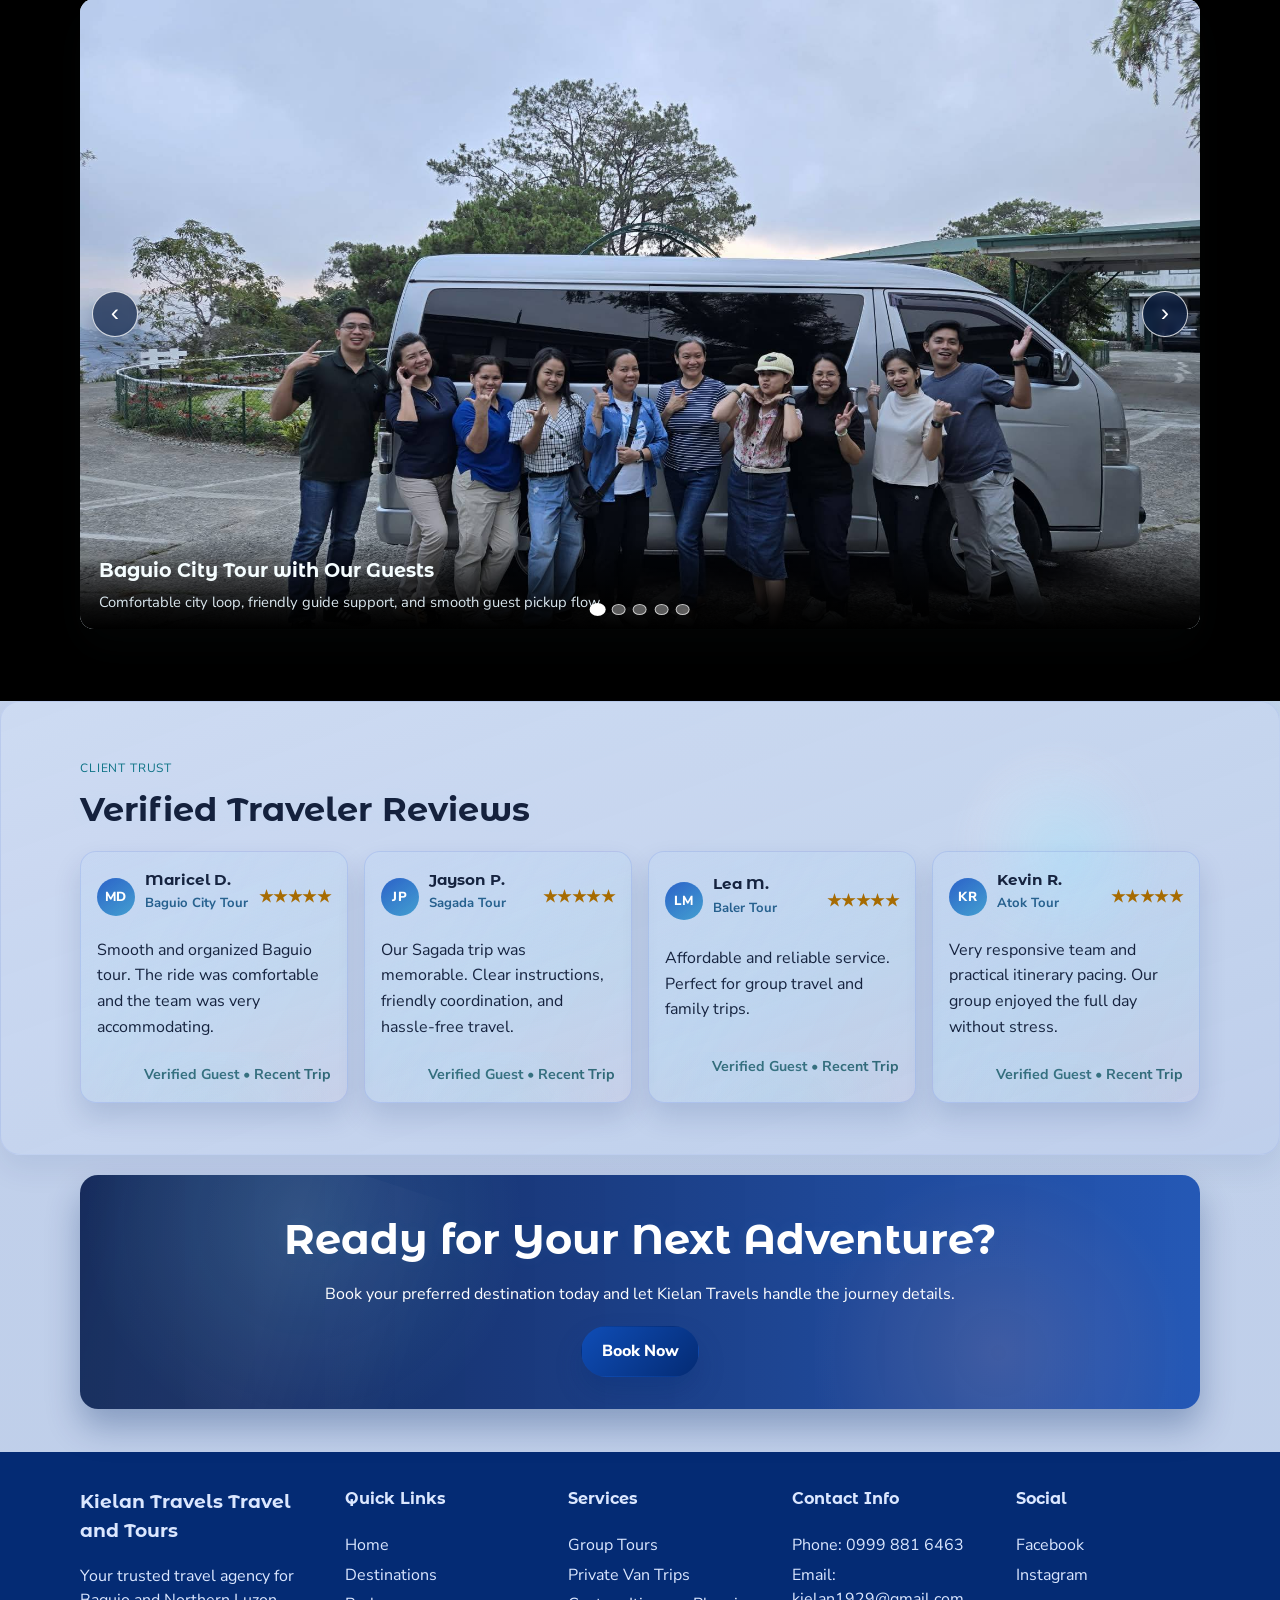
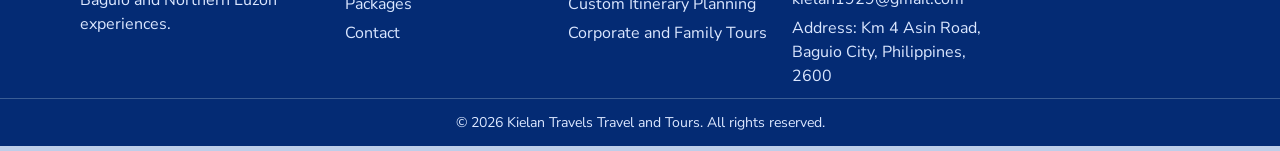
==== commit 18319bbb: "Update package selection flow and details presentation" ====
--- a/index.html
+++ b/index.html
@@ -16,7 +16,7 @@
   />
   <link rel="icon" type="image/jpeg" href="assets/logo.jpg" />
   <link rel="apple-touch-icon" href="assets/logo.jpg" />
-  <link rel="stylesheet" href="styles.css?v=20260523" />
+  <link rel="stylesheet" href="styles.css?v=20260525" />
 </head>
 <body class="home-page">
   <header class="site-header" id="top">
--- a/styles.css
+++ b/styles.css
@@ -2291,7 +2291,7 @@
 
 .home-page .featured-moments {
   position: relative;
-  background: linear-gradient(180deg, #4168b7 0%, #1f4eab 28%, #0c3f9f 62%, #063283 100%);
+  background: #000;
 }
 
 .home-page .featured-moments::before,
@@ -2303,23 +2303,11 @@
 }
 
 .home-page .featured-moments::before {
-  inset: 0.7rem;
-  border-radius: 18px;
-  border: 1px solid rgba(143, 232, 255, 0.24);
-  clip-path: inset(0 100% 0 0 round 18px);
-  box-shadow:
-    0 0 0 1px rgba(255, 255, 255, 0.05) inset,
-    0 0 24px rgba(143, 232, 255, 0.08);
-  animation: drawFrame 2.8s ease forwards;
+  content: none;
 }
 
 .home-page .featured-moments::after {
-  inset: 1.3rem 1rem 1rem;
-  border-radius: 14px;
-  border-bottom: 1px solid rgba(143, 232, 255, 0.55);
-  border-top: 1px solid rgba(255, 255, 255, 0.04);
-  clip-path: inset(0 100% 0 0 round 14px);
-  animation: drawUnderline 2.2s 0.35s ease forwards;
+  content: none;
 }
 
 .home-page .featured-moments .container {
@@ -2357,8 +2345,8 @@
 
 .home-page .moments-carousel {
   border-radius: 14px;
-  border: 1px solid rgba(255, 255, 255, 0.23);
-  background: linear-gradient(180deg, rgba(4, 24, 63, 0.05), rgba(255, 255, 255, 0.02));
+  border: 0;
+  background: #000;
 }
 .home-page .moments-track {
   min-height: clamp(280px, 40vw, 460px);
@@ -2375,7 +2363,7 @@
 }
 .home-page .moment-caption {
   padding: 1.1rem 1.2rem 1rem;
-  background: linear-gradient(180deg, rgba(5, 24, 62, 0.04) 0%, rgba(4, 25, 66, 0.86) 74%, rgba(2, 14, 40, 0.95) 100%);
+  background: linear-gradient(180deg, rgba(0, 0, 0, 0.02) 0%, rgba(0, 0, 0, 0.9) 74%, #000 100%);
 }
 .home-page .moment-caption p {
   margin: 0.35rem 0 0;
@@ -2385,18 +2373,15 @@
 }
 
 .home-page .moments-carousel::before {
-  inset: 0.35rem;
-  border-radius: 12px;
-  border: 1px solid rgba(255, 255, 255, 0.12);
-  clip-path: inset(0 100% 0 0 round 12px);
-  animation: drawFrame 2.6s 0.15s ease forwards;
+  content: none;
 }
 
 .home-page .moment-control {
   width: 46px;
   height: 46px;
   background: rgba(4, 24, 63, 0.68);
-  border-color: rgba(255, 255, 255, 0.5);
+  border-color: rgba(255, 255, 255, 0.8);
+  color: #fff;
   box-shadow: 0 12px 18px rgba(4, 12, 34, 0.26);
   backdrop-filter: blur(4px);
 }
@@ -2412,7 +2397,7 @@
 }
 .home-page .moment-dot.is-active {
   background: #fff;
-  box-shadow: 0 0 0 4px rgba(143, 232, 255, 0.25);
+  box-shadow: none;
 }
 .home-page .testimonials-grid {
   margin-top: 1rem;
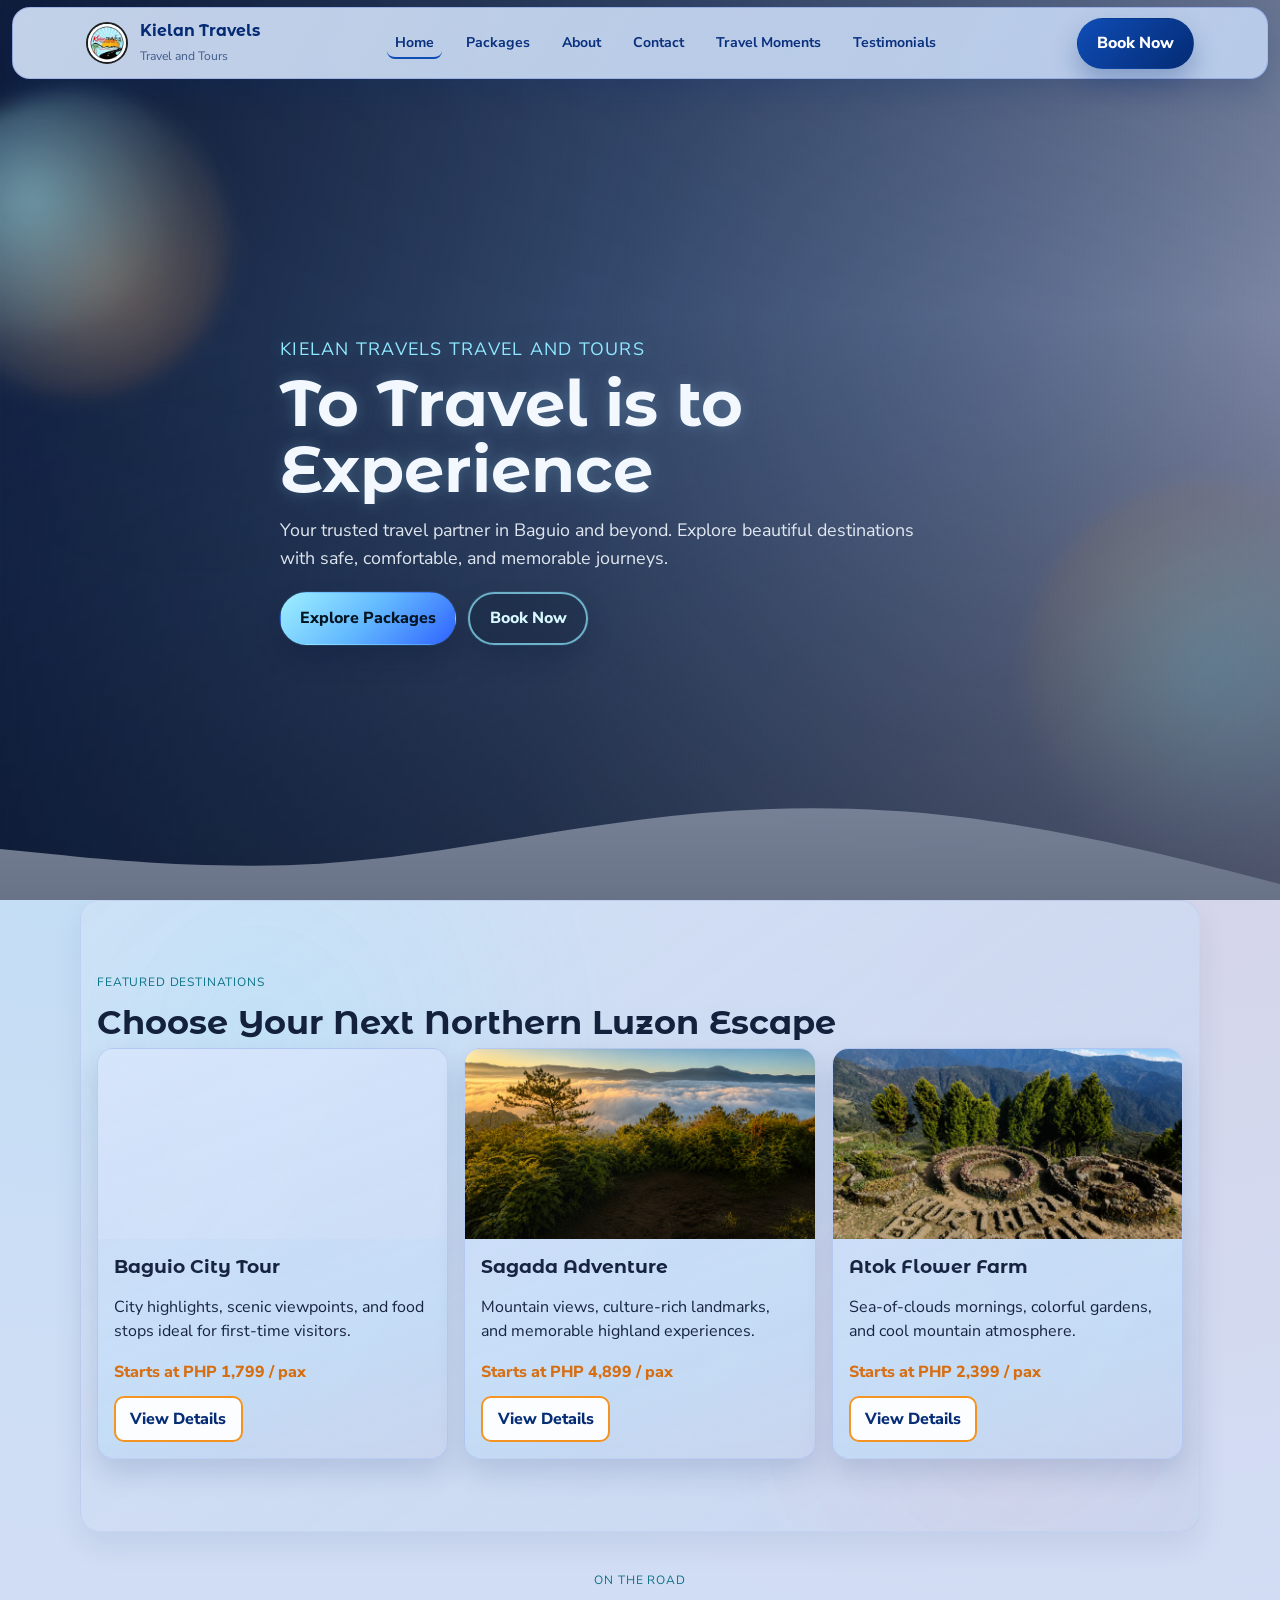
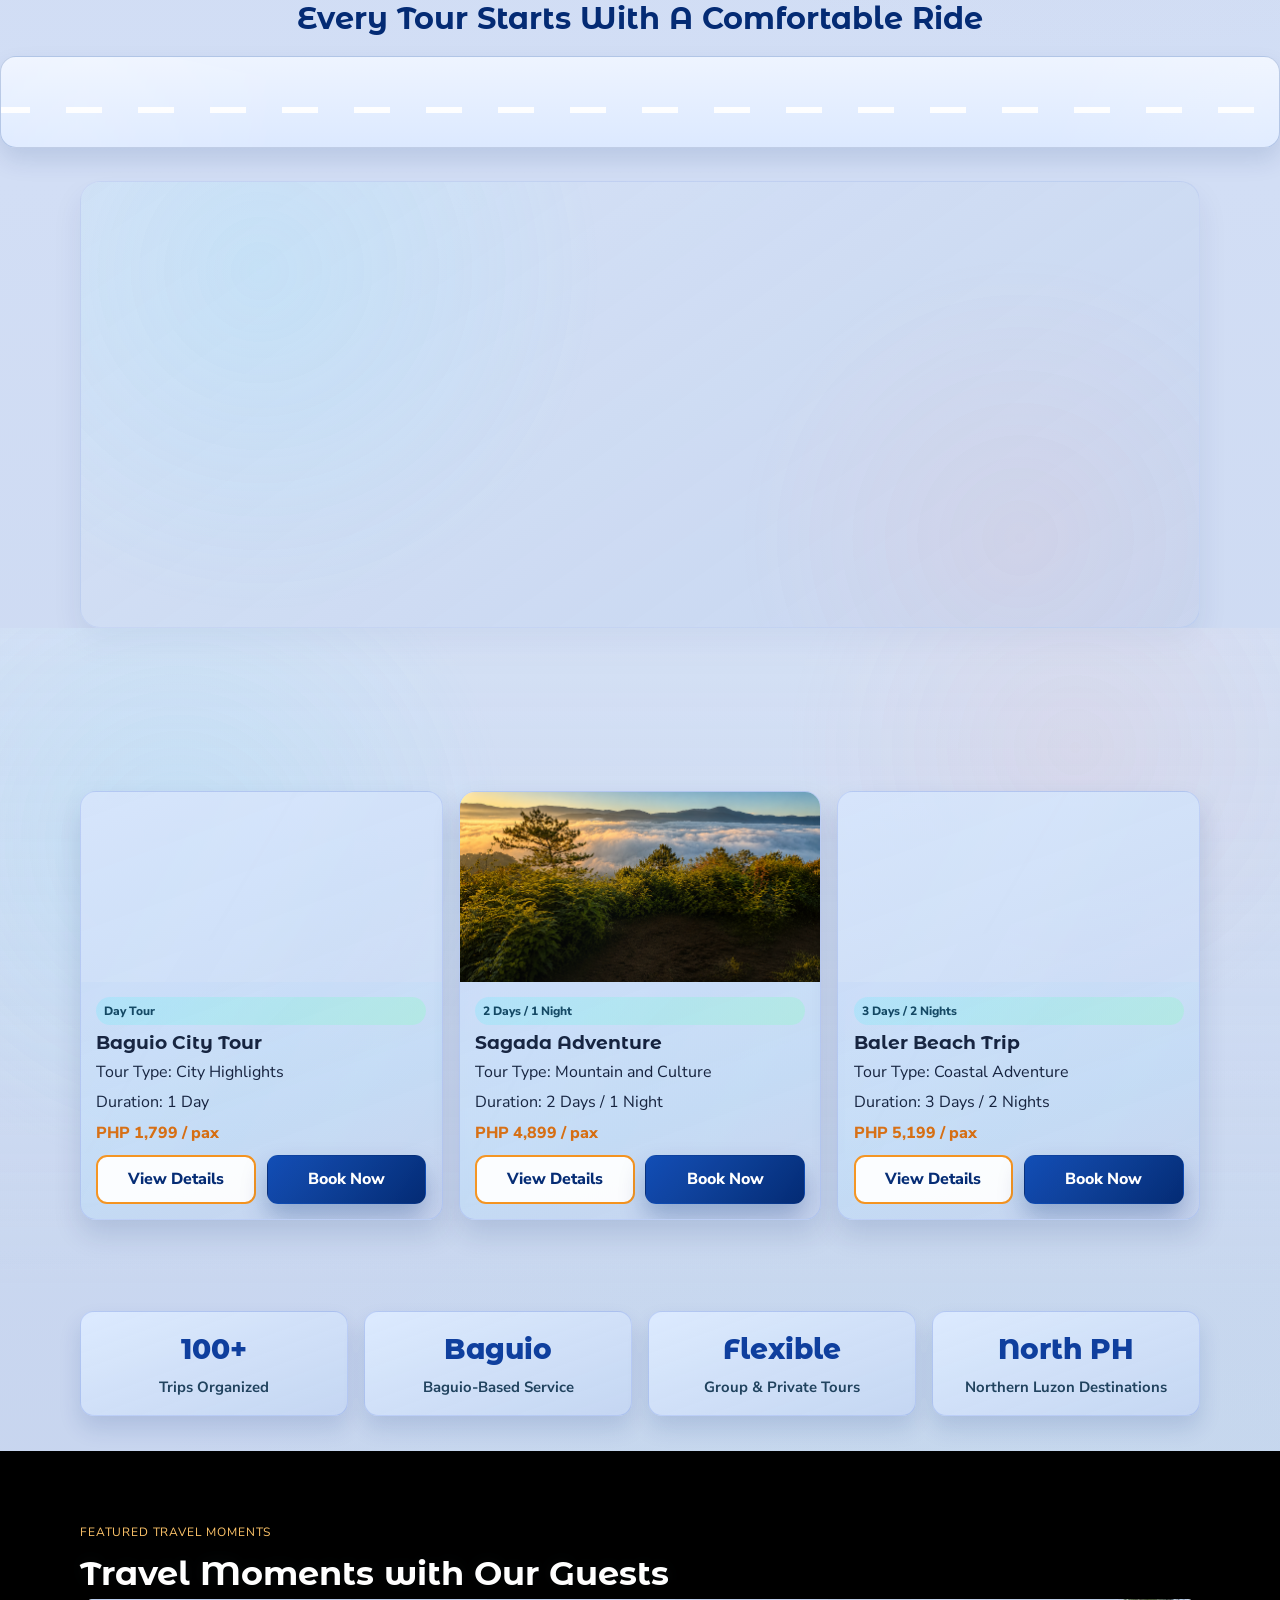
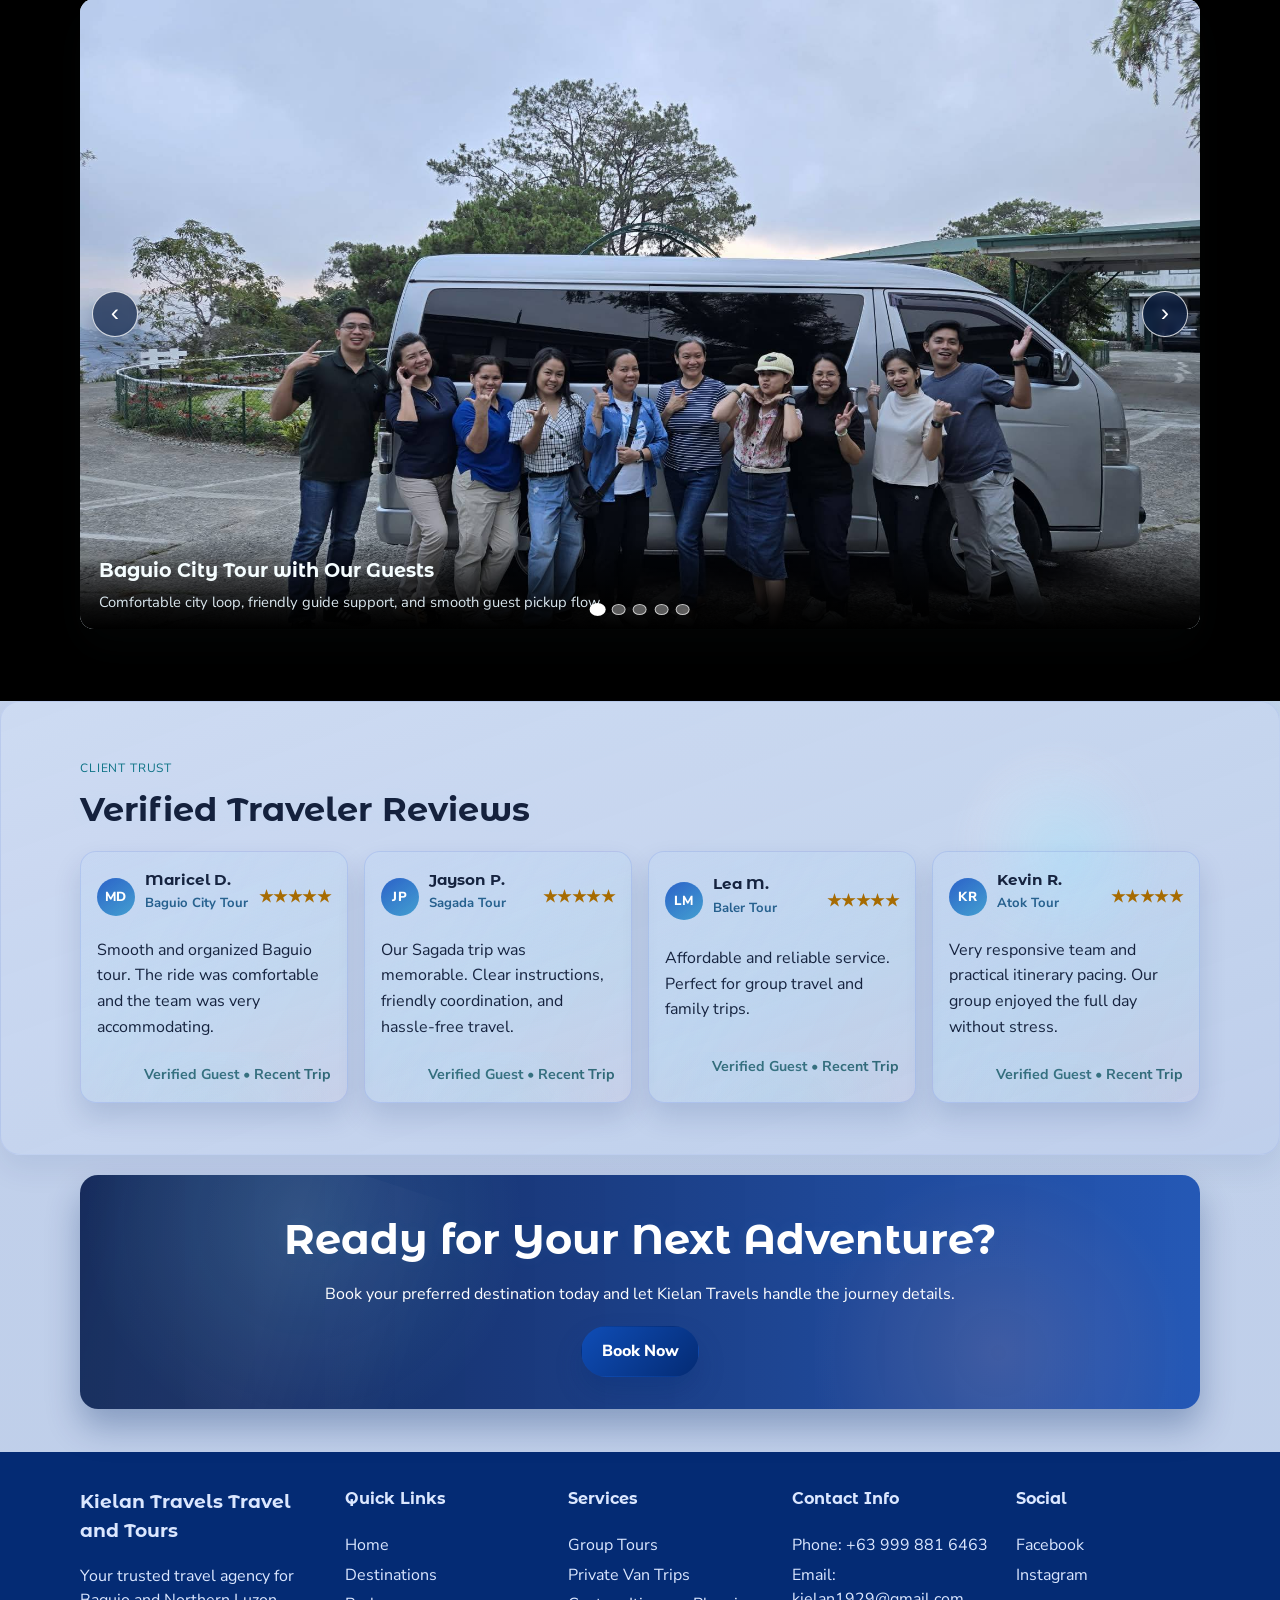
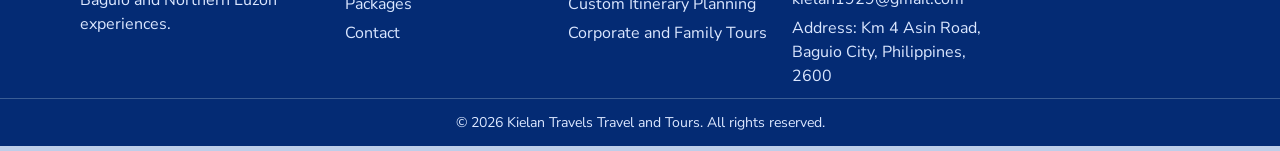
==== commit da042dba: "Update website content, permits, and booking UI" ====
--- a/index.html
+++ b/index.html
@@ -329,7 +329,7 @@
       </div>
       <div>
         <h4>Contact Info</h4>
-        <p>Phone: 0999 881 6463</p>
+        <p>Phone: +63 999 881 6463</p>
         <p>Email: kielan1929@gmail.com</p>
         <p>Address: Km 4 Asin Road, Baguio City, Philippines, 2600</p>
       </div>
@@ -342,7 +342,7 @@
     <p class="copyright">© 2026 Kielan Travels Travel and Tours. All rights reserved.</p>
   </footer>
 
-  <script src="main.js?v=20260521"></script>
-  <script src="script.js?v=20260522"></script>
+  <script src="main.js?v=20260530"></script>
+  <script src="script.js?v=20260530"></script>
 </body>
 </html>
--- a/styles.css
+++ b/styles.css
@@ -274,6 +274,46 @@
 
 .benefit {
   padding: 1.15rem 1.1rem 1.2rem;
+}
+
+.permit-grid {
+  align-items: stretch;
+}
+
+.permit-card {
+  padding: 0;
+  overflow: hidden;
+  display: flex;
+  flex-direction: column;
+  min-height: 100%;
+}
+
+.permit-card img {
+  width: 100%;
+  height: 380px;
+  object-fit: contain;
+  background: linear-gradient(180deg, #ffffff 0%, #f3fbff 100%);
+  padding: 1rem;
+}
+
+.permit-card span {
+  display: none;
+}
+
+@media (max-width: 1100px) {
+  .permit-grid {
+    grid-template-columns: repeat(2, minmax(0, 1fr));
+  }
+}
+
+@media (max-width: 680px) {
+  .permit-grid {
+    grid-template-columns: 1fr;
+  }
+
+  .permit-card img {
+    height: 180px;
+  }
 }
 
 .destination-card img {
@@ -421,6 +461,30 @@
 
 .package-card {
   padding: 1rem;
+  display: flex;
+  flex-direction: column;
+  height: 100%;
+}
+
+.package-browser-content {
+  display: flex;
+  flex: 1 1 auto;
+  flex-direction: column;
+  justify-content: space-between;
+}
+
+.package-book-picker {
+  margin-top: auto;
+}
+
+.package-card > img {
+  flex-shrink: 0;
+}
+
+.package-card .card-content {
+  flex: 1 1 auto;
+  display: flex;
+  flex-direction: column;
 }
 
 .tag {
@@ -964,6 +1028,35 @@
   padding-left: 1rem;
 }
 
+.package-book-picker {
+  min-height: 92px;
+  display: flex;
+  flex-direction: column;
+  justify-content: flex-end;
+  gap: 0.35rem;
+}
+
+.package-book-picker label {
+  font-size: 0.92rem;
+  font-weight: 700;
+  color: #144252;
+}
+
+.package-book-picker select {
+  border: 1px solid rgba(18, 32, 38, 0.18);
+  border-radius: 10px;
+  min-height: 42px;
+  padding: 0.52rem 0.65rem;
+  font: inherit;
+  color: var(--brand-ink);
+  background: #fff;
+}
+
+.package-book-picker select:focus {
+  outline: 2px solid rgba(123, 202, 223, 0.45);
+  border-color: #2287a1;
+}
+
 .card-actions {
   margin-top: 0.25rem;
   display: flex;
@@ -1534,20 +1627,20 @@
 
 @media (max-width: 425px) {
   .navbar {
-    min-height: 72px;
+    min-height: 64px;
   }
 
   .brand img {
-    width: 46px;
-    height: 46px;
+    width: 38px;
+    height: 38px;
   }
 
   .brand strong {
-    font-size: 0.94rem;
+    font-size: 0.88rem;
   }
 
   .brand span {
-    font-size: 0.76rem;
+    font-size: 0.7rem;
   }
 
   .hero-content h1,
@@ -1992,7 +2085,7 @@
 .home-page .testimonial {
   border-radius: 16px;
   border: 1px solid rgba(53, 88, 216, 0.14);
-  background: linear-gradient(160deg, rgba(214, 229, 251, 0.94), rgba(196, 216, 245, 0.9));
+  background: linear-gradient(160deg, rgba(214, 229, 251, 0.94), rgba(196, 214, 242, 0.9));
   box-shadow: 0 14px 28px rgba(6, 38, 100, 0.14);
 }
 
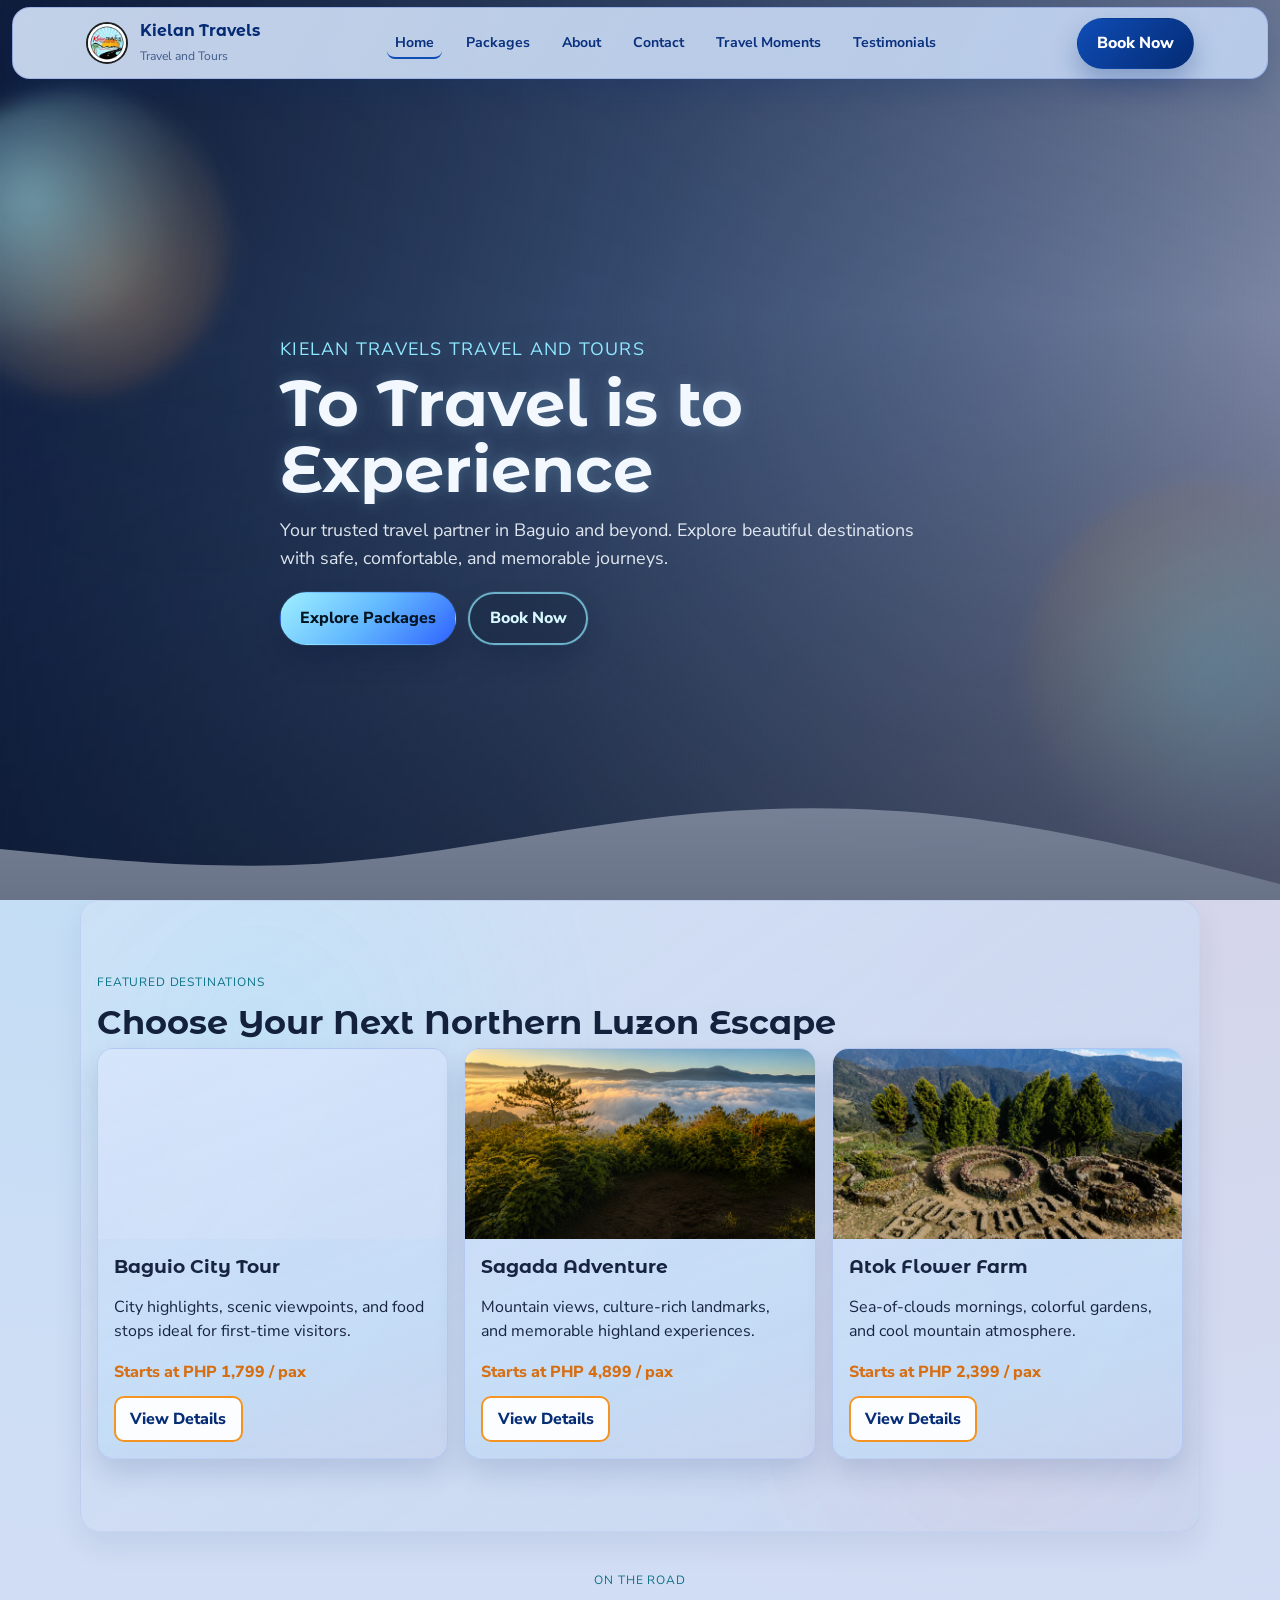
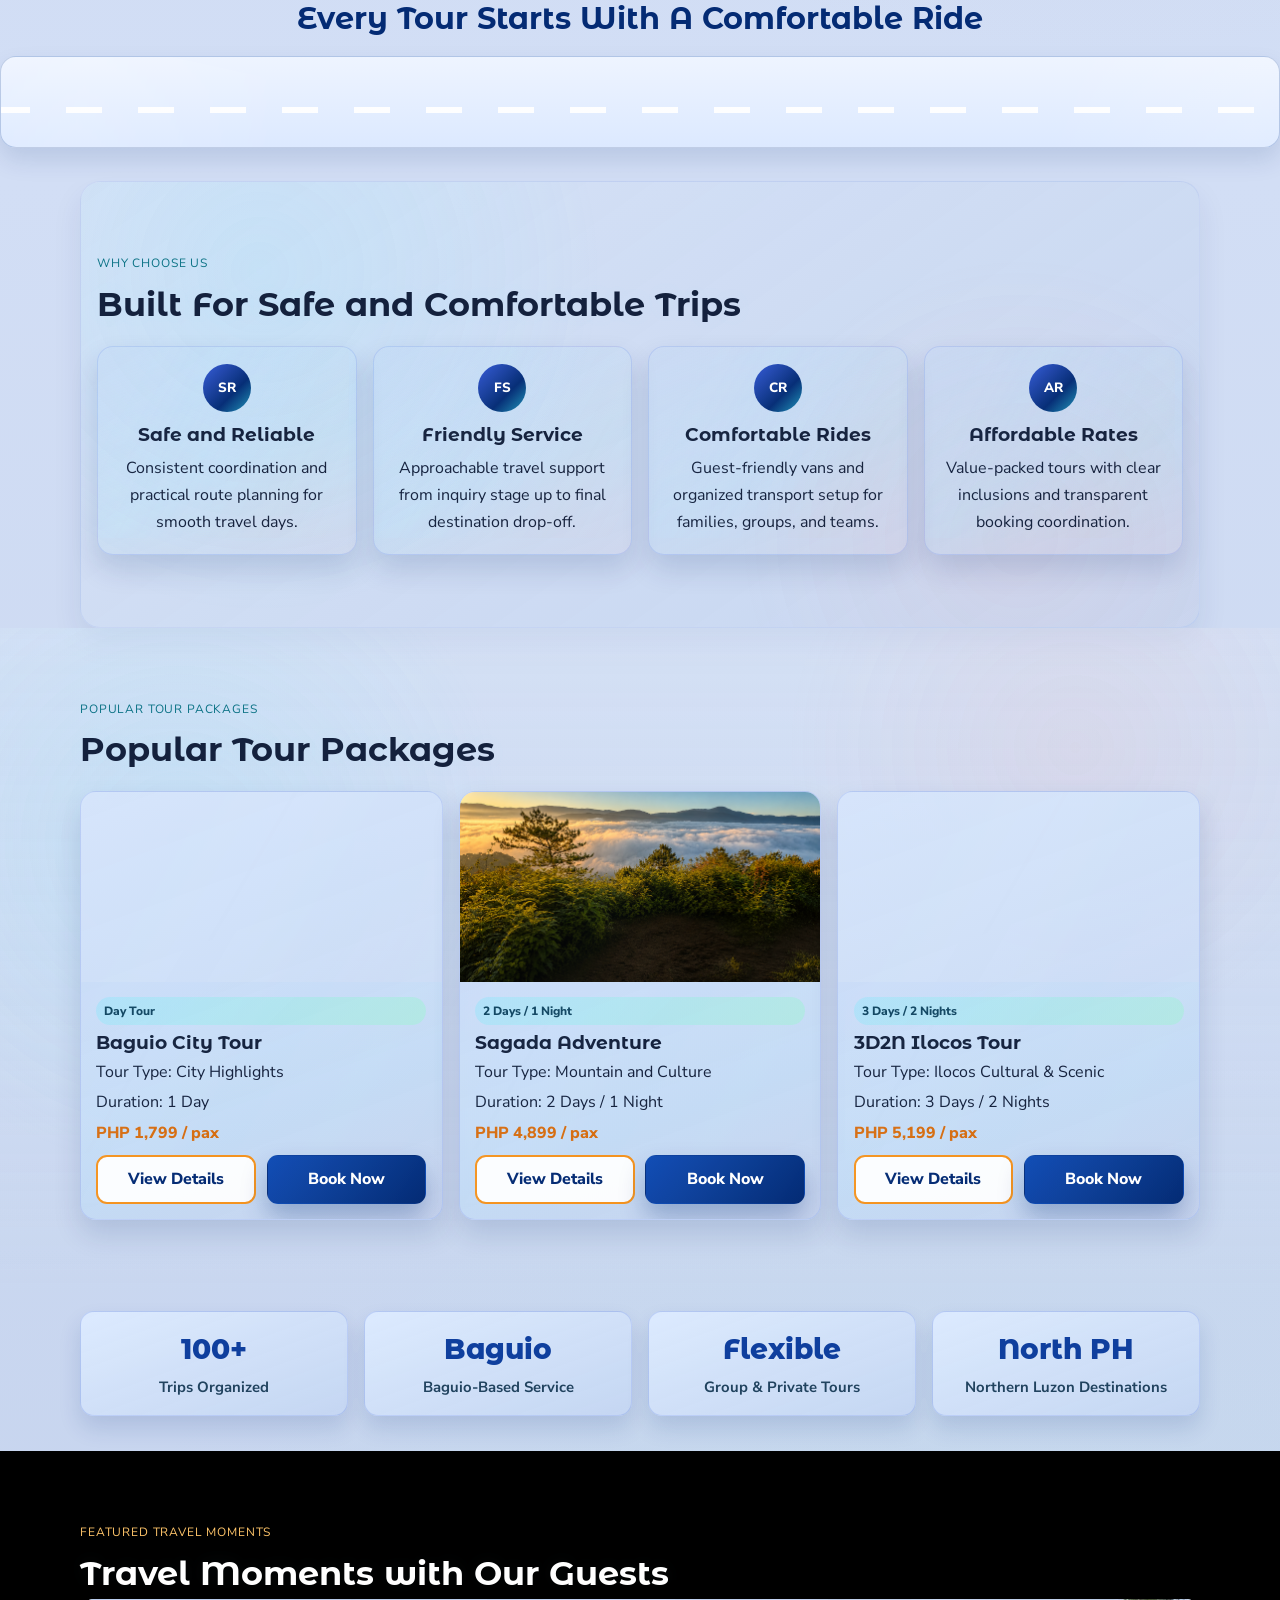
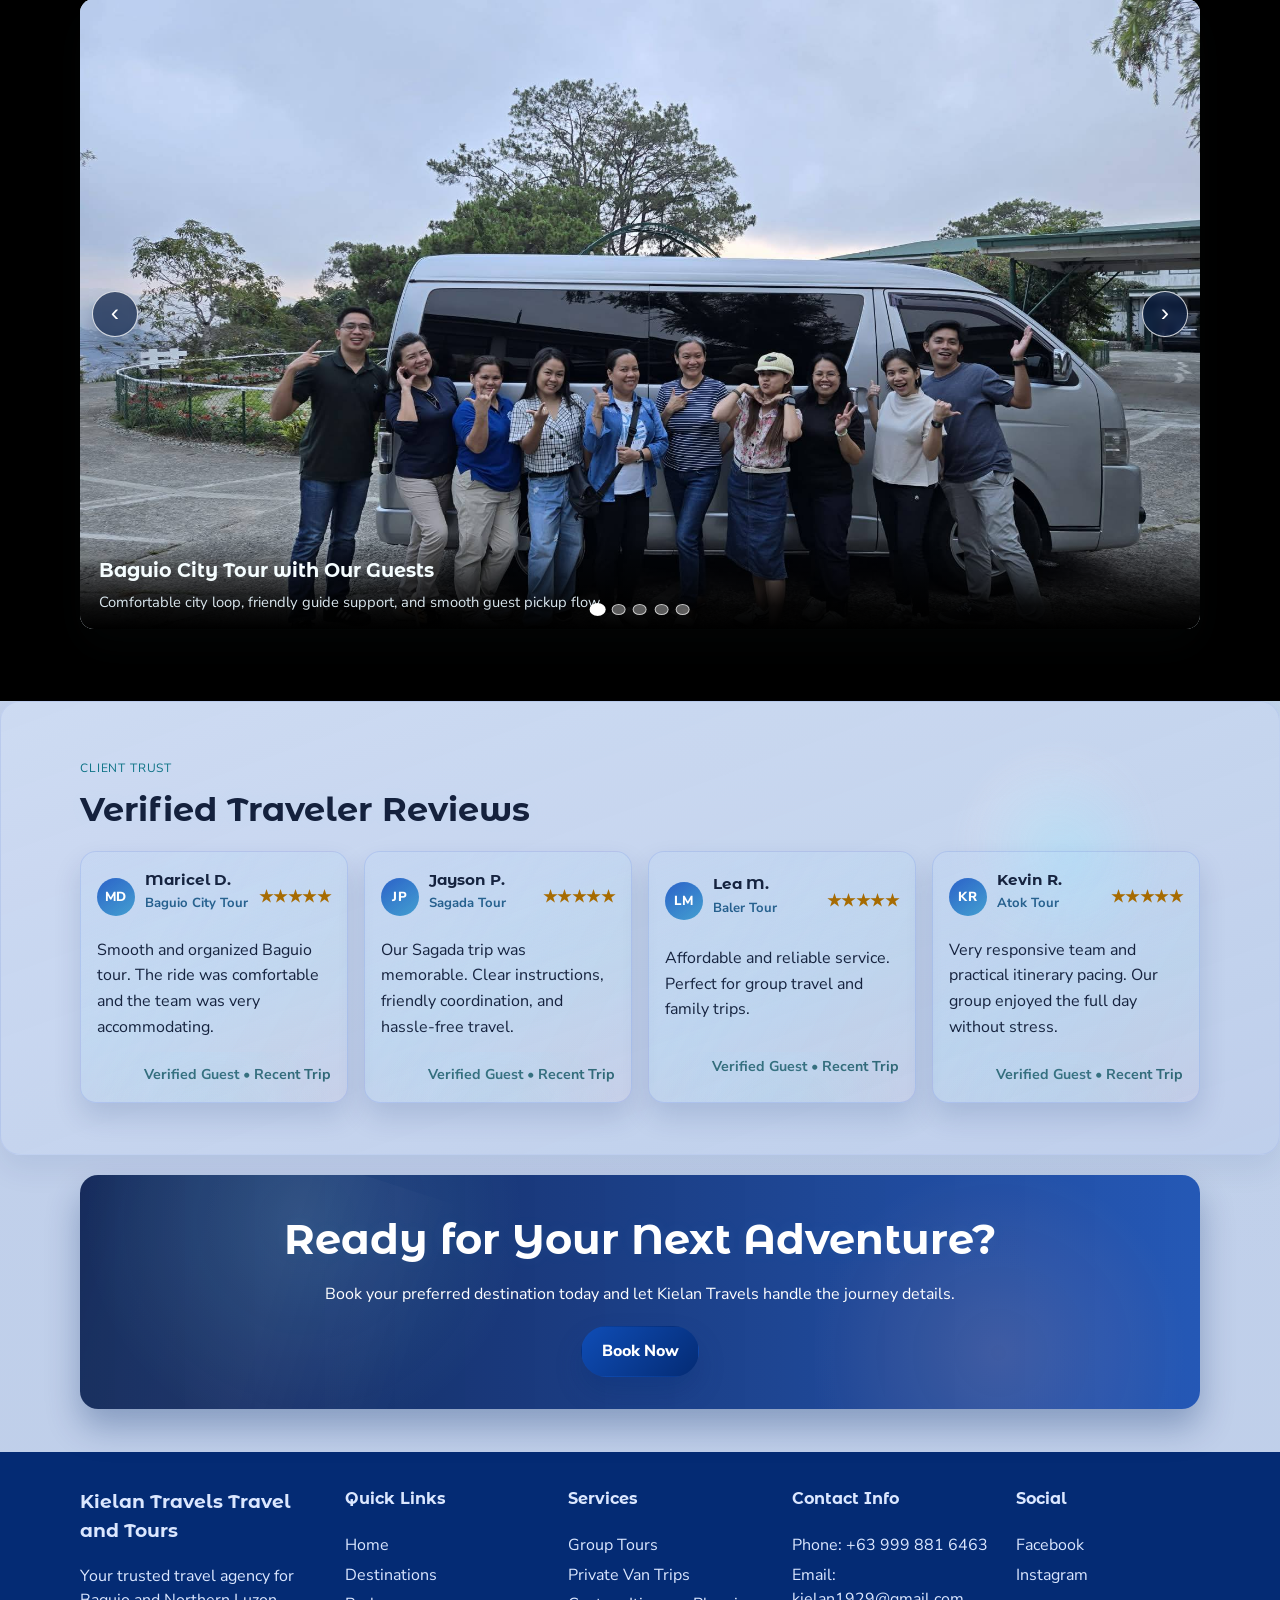
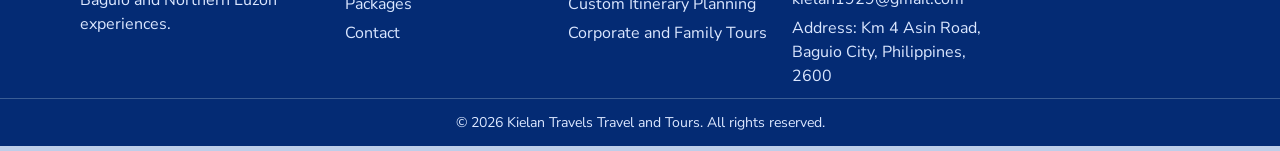
==== commit e5e1cdb2: "Update package content and banners" ====
--- a/index.html
+++ b/index.html
@@ -188,16 +188,16 @@
           </article>
 
           <article class="package-card reveal package-showcase-card">
-            <img src="assets/images/destinations/Baler_DicasalarinCove.png" alt="Baler beach and road landscape" loading="lazy" decoding="async" />
+            <img src="assets/images/destinations/Patar.png" alt="Ilocos destination landscape" loading="lazy" decoding="async" />
             <div class="package-showcase-content">
             <span class="tag">3 Days / 2 Nights</span>
-              <h3>Baler Beach Trip</h3>
-              <p>Tour Type: Coastal Adventure</p>
+              <h3>3D2N Ilocos Tour</h3>
+              <p>Tour Type: Ilocos Cultural & Scenic</p>
               <p>Duration: 3 Days / 2 Nights</p>
               <p class="card-price">PHP 5,199 / pax</p>
               <div class="card-actions">
-                <a href="package-details.html?id=baler-tour" class="btn btn-outline card-btn">View Details</a>
-                <a href="booking.html?package=baler-tour" class="btn btn-primary card-btn">Book Now</a>
+                <a href="package-details.html?id=ilocos-tour" class="btn btn-outline card-btn">View Details</a>
+                <a href="booking.html?package=ilocos-tour" class="btn btn-primary card-btn">Book Now</a>
               </div>
             </div>
           </article>
